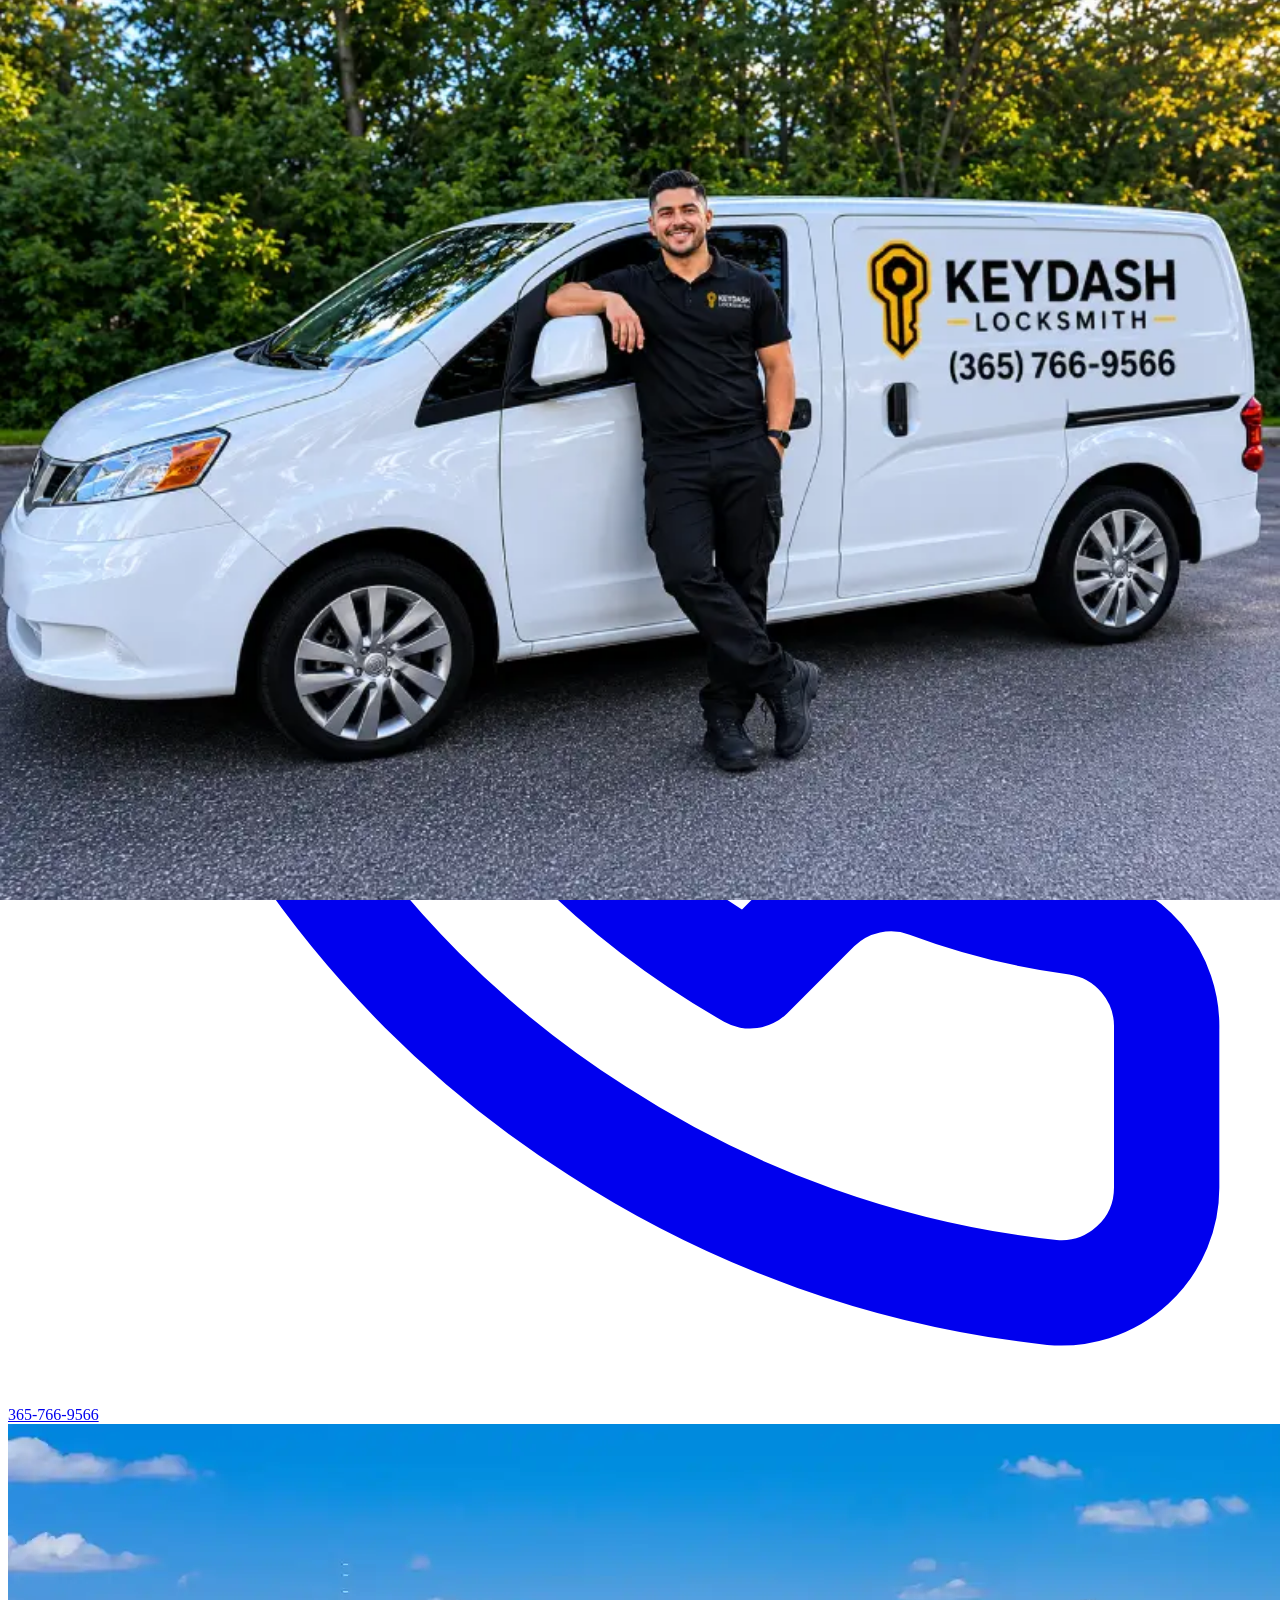
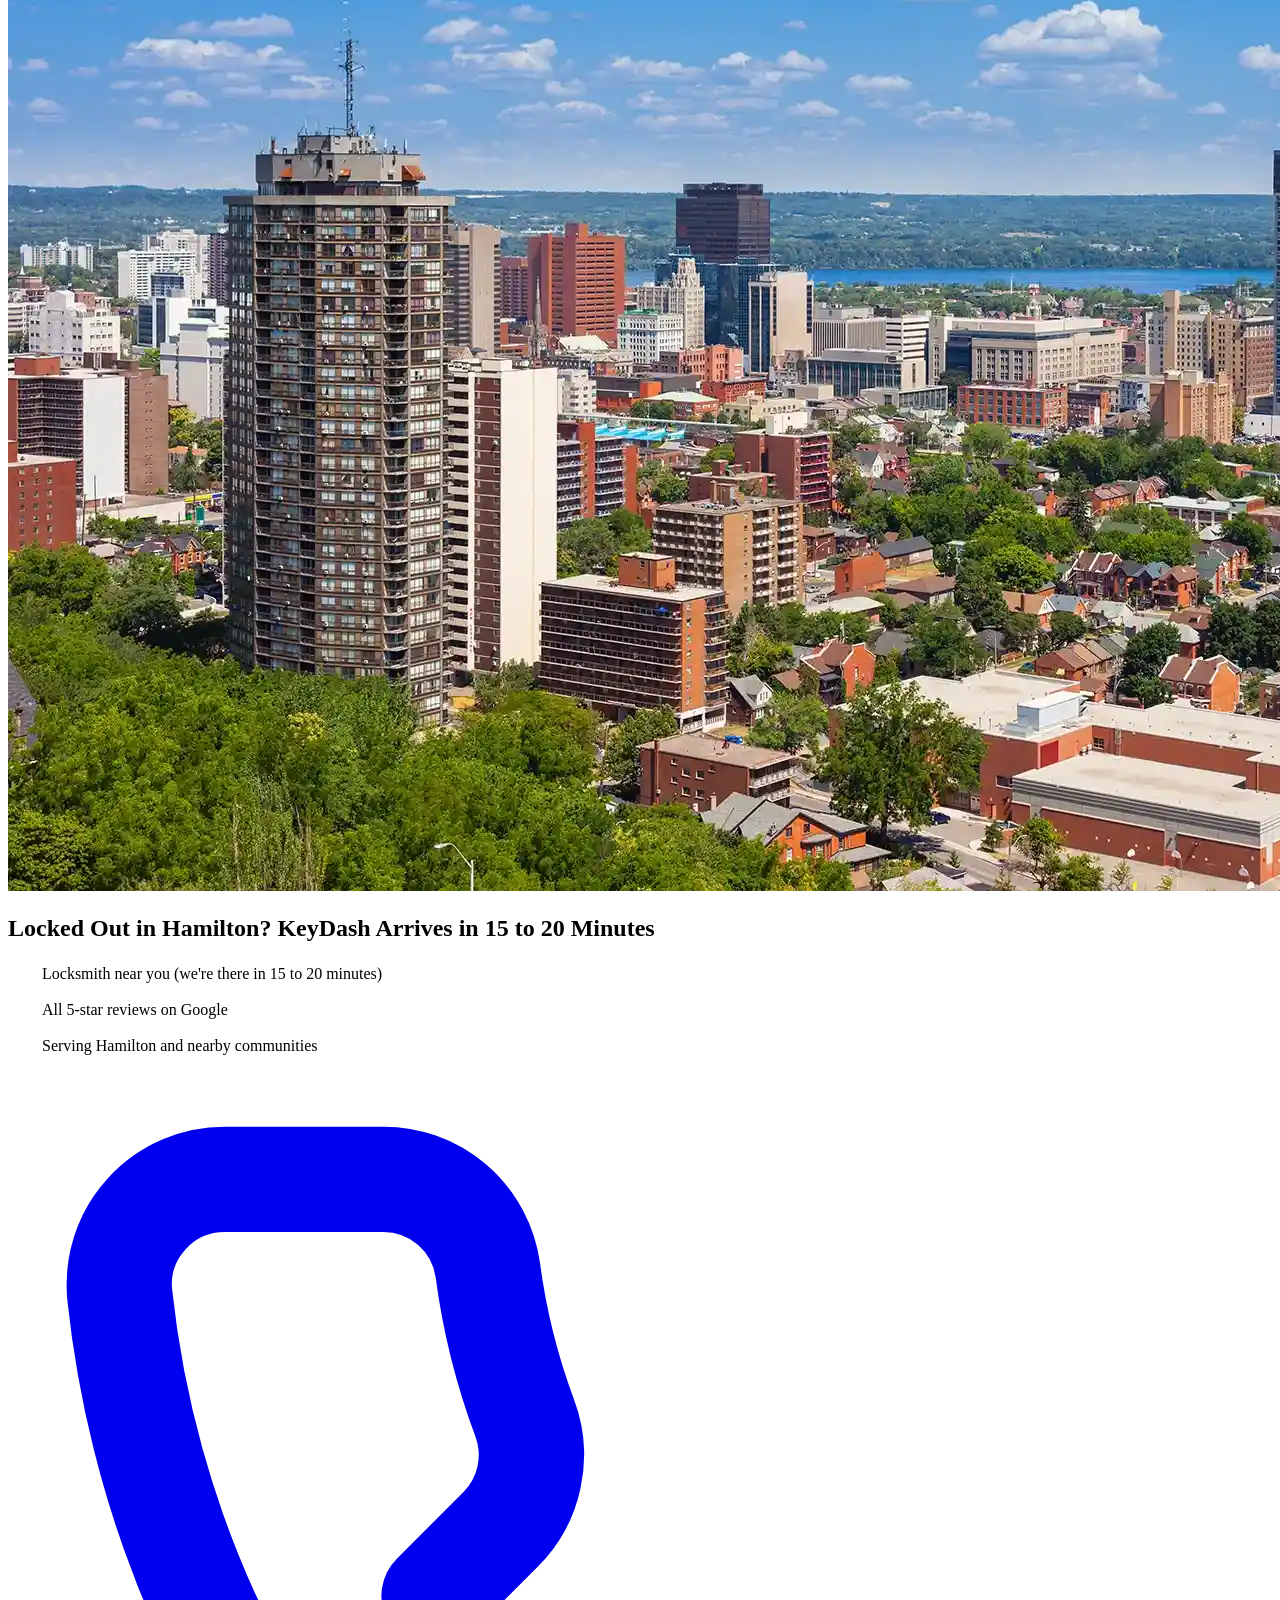
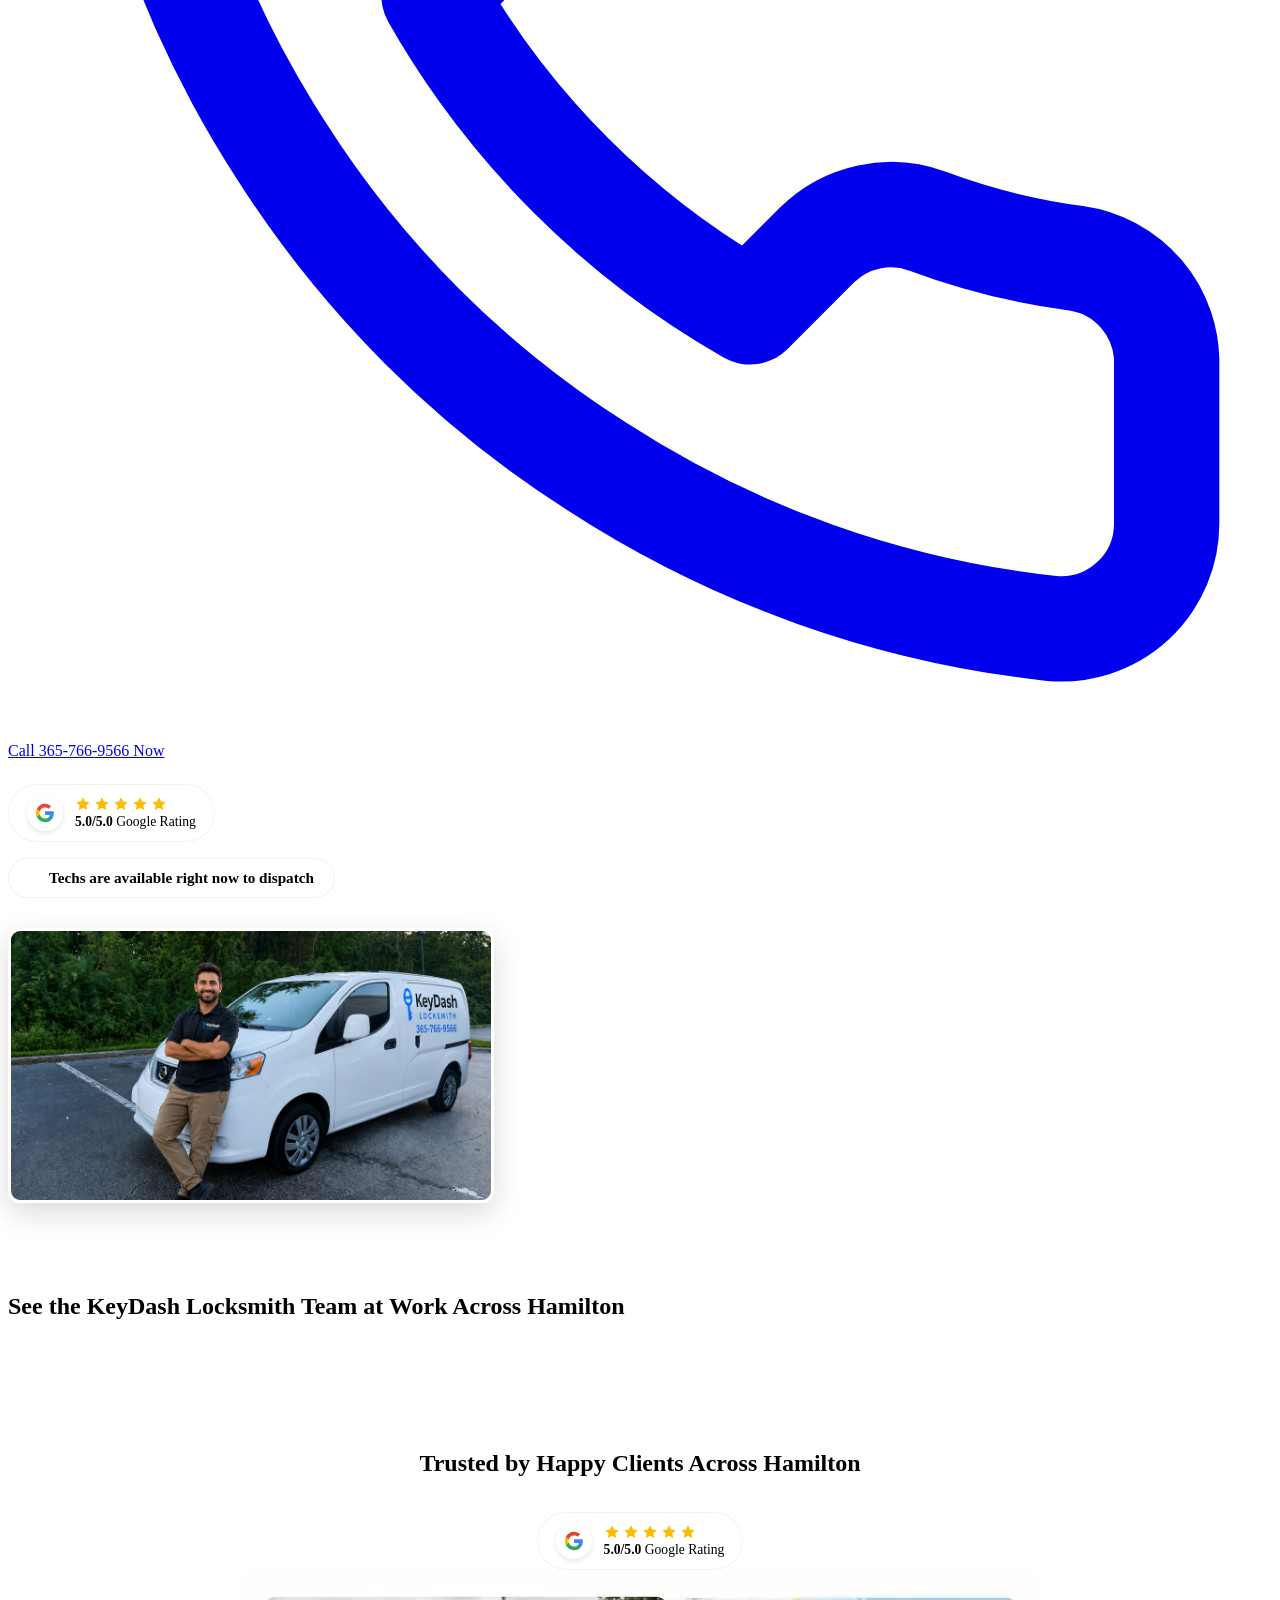
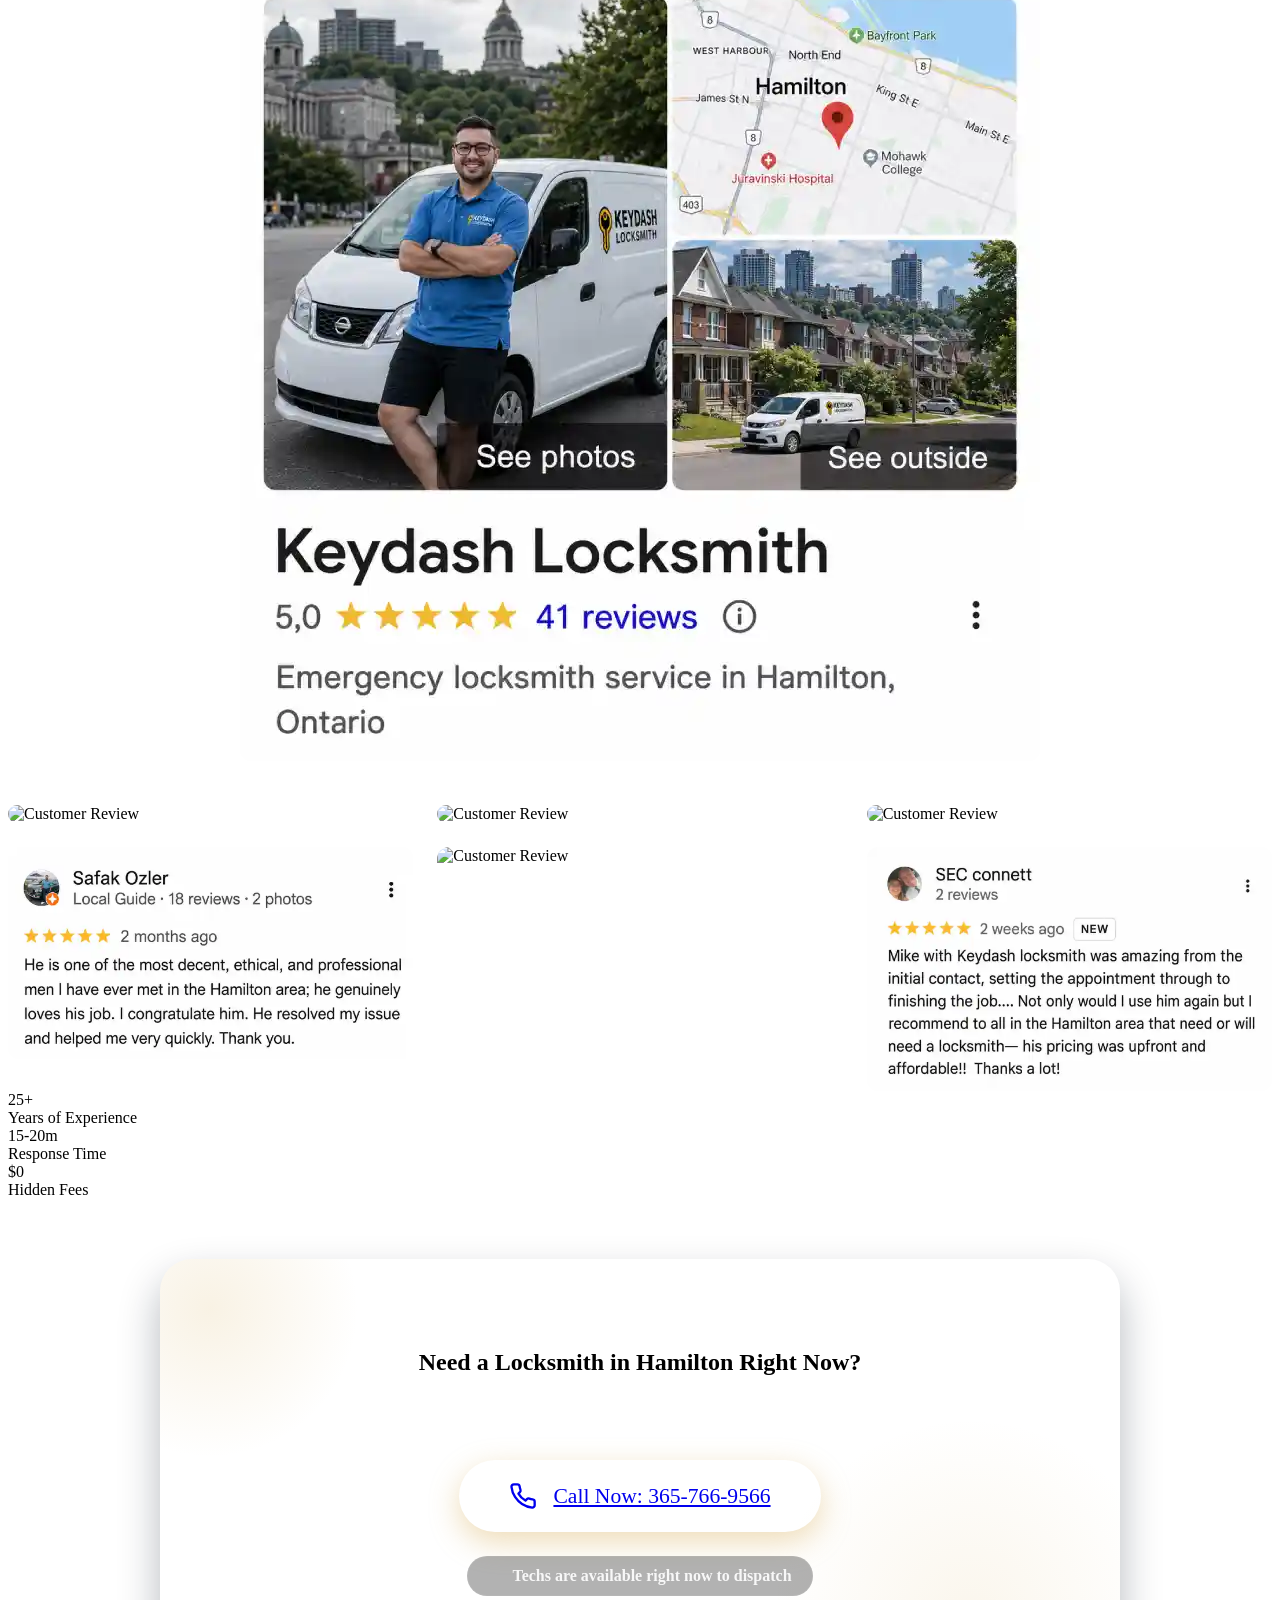
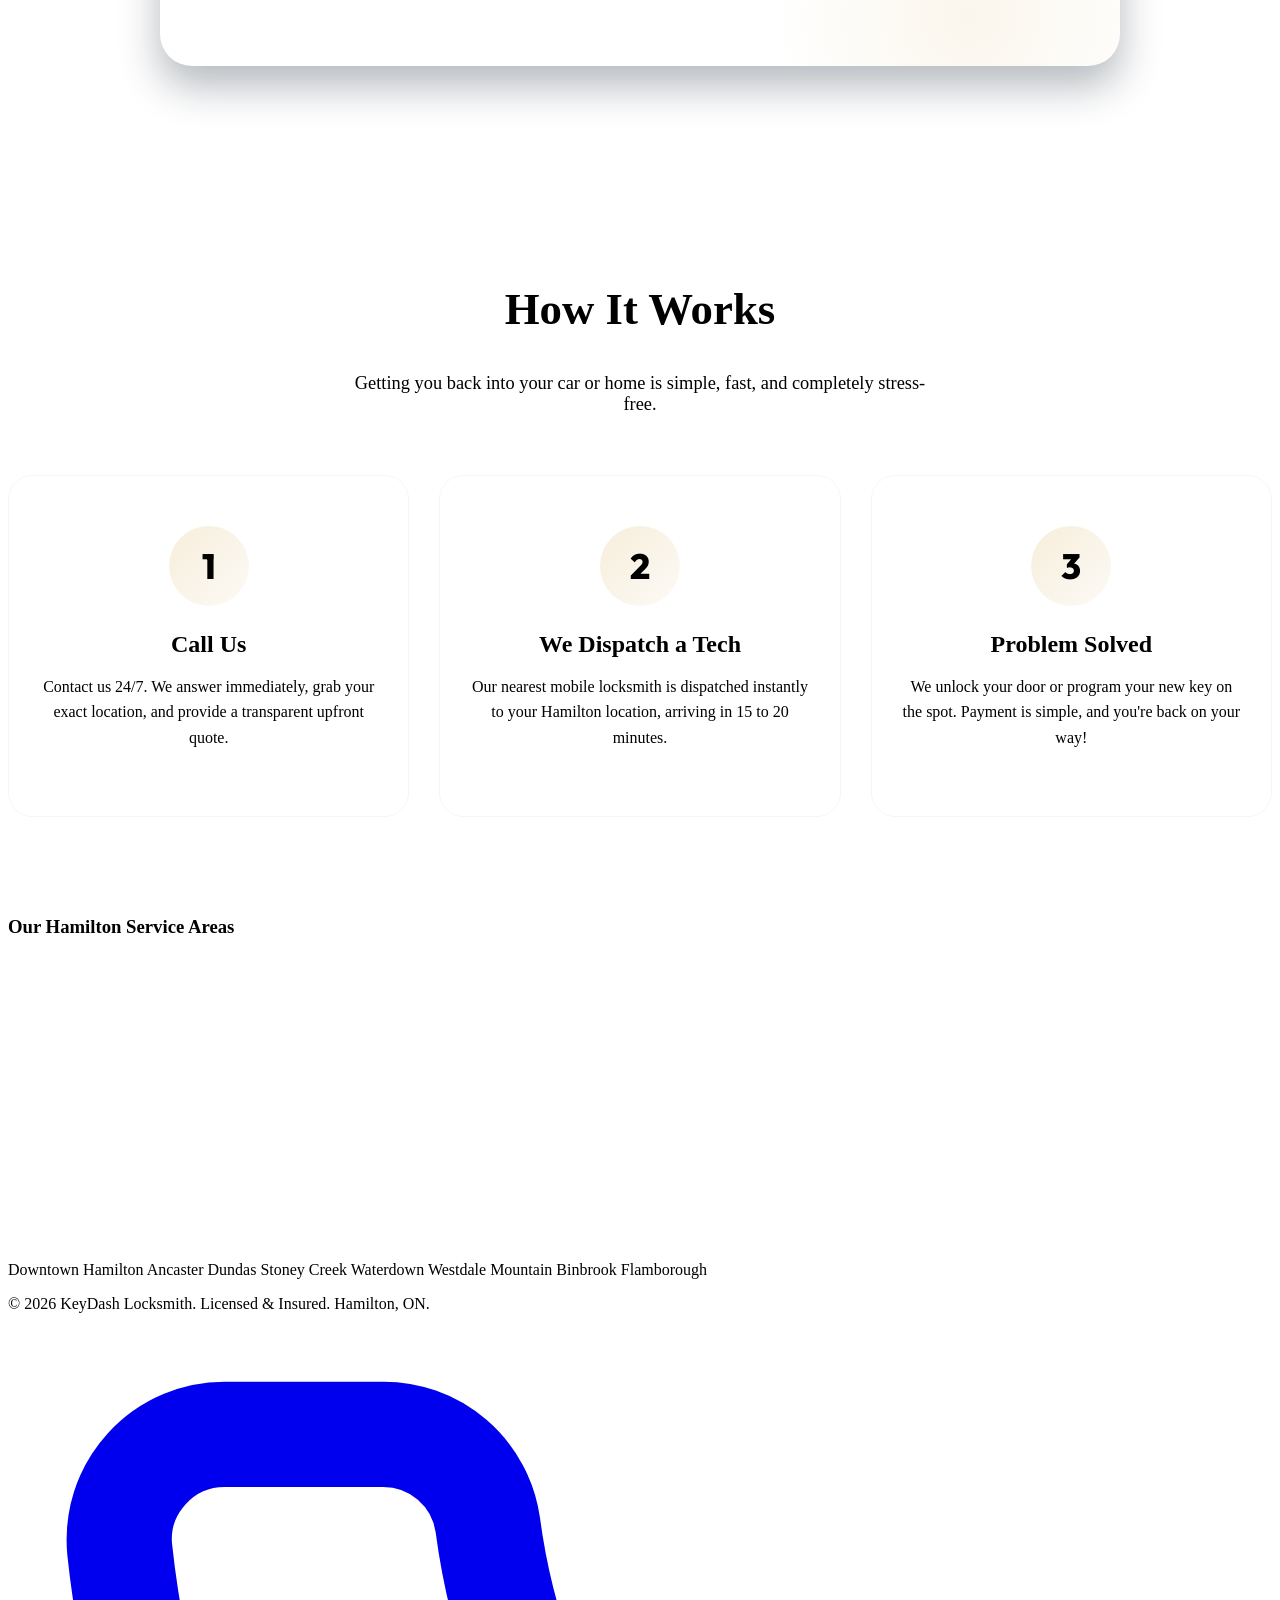
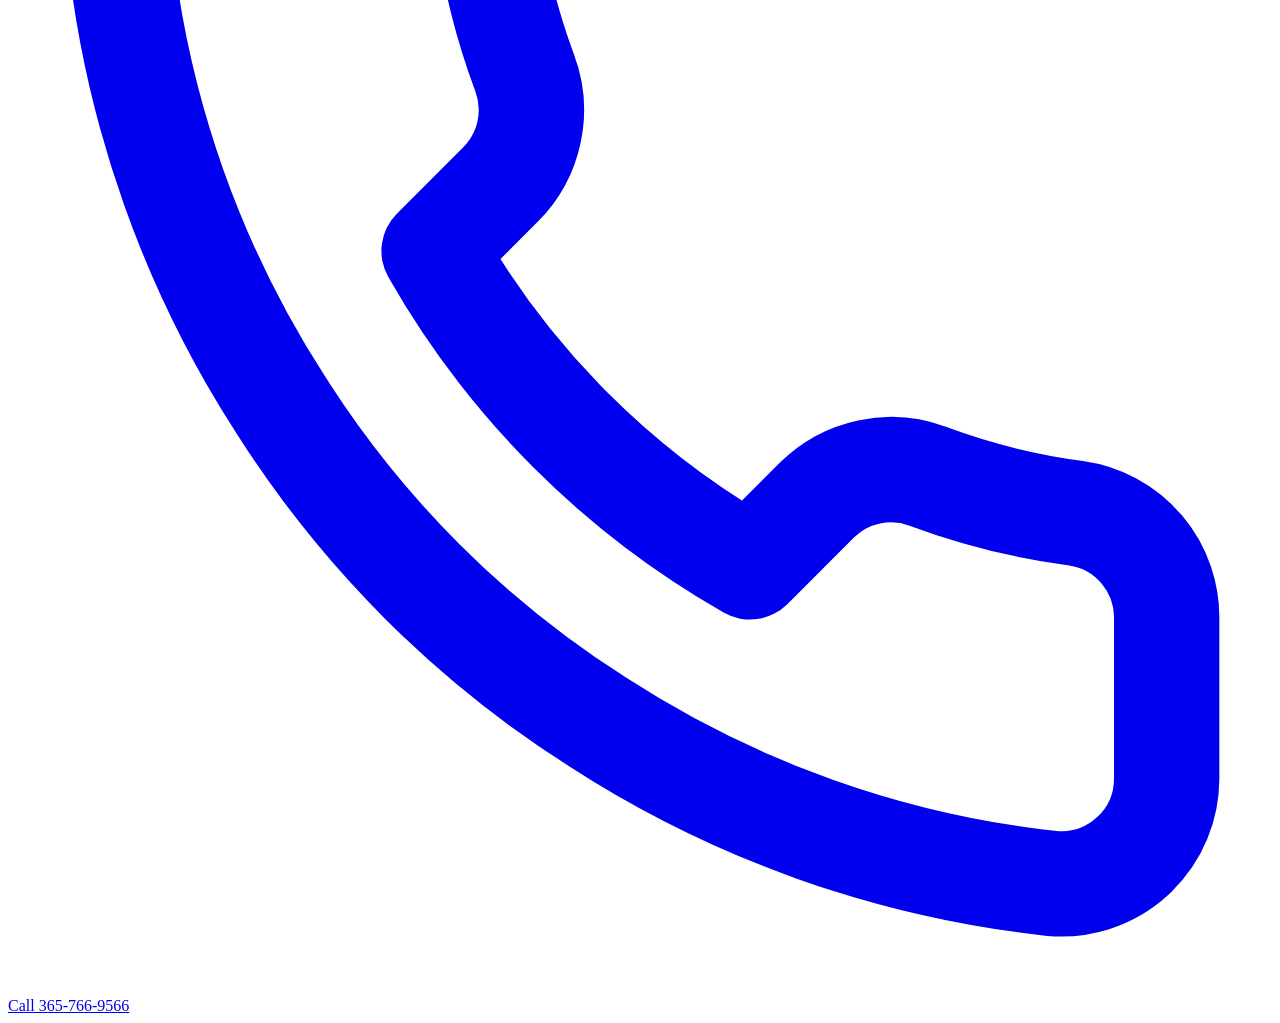
==== index.html @ 5bed1090 "feat: update Hamilton landing page content and assets" ====
<!DOCTYPE html>
<html lang="en">

<head>
<!-- Google Tag Manager -->
<script>(function(w,d,s,l,i){w[l]=w[l]||[];w[l].push({'gtm.start':
new Date().getTime(),event:'gtm.js'});var f=d.getElementsByTagName(s)[0],
j=d.createElement(s),dl=l!='dataLayer'?'&l='+l:'';j.async=true;j.src=
'https://www.googletagmanager.com/gtm.js?id='+i+dl;f.parentNode.insertBefore(j,f);
})(window,document,'script','dataLayer','GTM-WR5F8MZR');</script>
<!-- End Google Tag Manager -->
<!-- Google tag (gtag.js) -->
<script async src="https://www.googletagmanager.com/gtag/js?id=AW-16902794278"></script>
<script>
  window.dataLayer = window.dataLayer || [];
  function gtag(){dataLayer.push(arguments);}
  gtag('js', new Date());

  gtag('config', 'AW-16902794278');
</script>
<script>
  gtag('config', 'AW-16902794278/N-TGCMrBkIscEKbY8Ps-', {
    'phone_conversion_number': '365-766-9566'
  });
</script>
    <meta charset="UTF-8">
    <meta name="viewport" content="width=device-width, initial-scale=1.0">
    <title>24/7 Emergency Locksmith Hamilton, ON | 30 Min Response | KeyDash Locksmith</title>
    <meta name="description"
        content="Locked out in Hamilton? KeyDash Locksmith provides 24/7 emergency locksmith services. Home, car, and commercial lockouts with fast local dispatch. Call 365-766-9566 now.">
    <link rel="stylesheet" href="style.css">
    <link rel="preconnect" href="https://fonts.googleapis.com">
    <link rel="preconnect" href="https://fonts.gstatic.com" crossorigin>
    <link
        href="https://fonts.googleapis.com/css2?family=Inter:wght@400;500;600;700;800&family=Outfit:wght@400;600;700;800&display=swap"
        rel="stylesheet">
    <script type="application/ld+json">
    {
      "@context": "https://schema.org",
      "@type": "LocalBusiness",
      "name": "KeyDash Locksmith",
      "image": "keydashlogo.png",
      "@id": "",
      "url": "https://keydashlocksmith.ca",
      "telephone": "+13657669566",
      "priceRange": "$$",
      "address": {
        "@type": "PostalAddress",
        "streetAddress": "Hamilton Service Area",
        "addressLocality": "Hamilton",
        "addressRegion": "ON",
        "postalCode": "L8P 1A1",
        "addressCountry": "CA"
      },
      "geo": {
        "@type": "GeoCoordinates",
        "latitude": 43.2557,
        "longitude": -79.8711
      },
      "openingHoursSpecification": {
        "@type": "OpeningHoursSpecification",
        "dayOfWeek": [
          "Monday",
          "Tuesday",
          "Wednesday",
          "Thursday",
          "Friday",
          "Saturday",
          "Sunday"
        ],
        "opens": "00:00",
        "closes": "23:59"
      },
      "sameAs": []
    }
    </script>
</head>

<body>
<!-- Google Tag Manager (noscript) -->
<noscript><iframe src="https://www.googletagmanager.com/ns.html?id=GTM-WR5F8MZR"
height="0" width="0" style="display:none;visibility:hidden"></iframe></noscript>
<!-- End Google Tag Manager (noscript) -->
    <!-- Sticky Header -->
    <header class="sticky-header">
        <div class="container header-content">
            <div class="logo">
                <img src="keydashlogo.png" alt="KeyDash Locksmith Logo" class="logo-img">
            </div>
            <div class="header-right">
                <div class="status-badge">
                    <span class="pulse-dot"></span>
                    Available Now
                </div>
                <a href="tel:365-766-9566" class="phone-link">
                    <svg class="phone-icon" viewBox="0 0 24 24" fill="none" stroke="currentColor" stroke-width="2"
                        stroke-linecap="round" stroke-linejoin="round">
                        <path
                            d="M22 16.92v3a2 2 0 0 1-2.18 2 19.79 19.79 0 0 1-8.63-3.07 19.5 19.5 0 0 1-6-6 19.79 19.79 0 0 1-3.07-8.67A2 2 0 0 1 4.11 2h3a2 2 0 0 1 2 1.72 12.84 12.84 0 0 0 .7 2.81 2 2 0 0 1-.45 2.11L8.09 9.91a16 16 0 0 0 6 6l1.27-1.27a2 2 0 0 1 2.11-.45 12.84 12.84 0 0 0 2.81.7A2 2 0 0 1 22 16.92z">
                        </path>
                    </svg>
                    365-766-9566
                </a>
            </div>
        </div>
    </header>

    <main>
        <!-- Hero Section -->
        <section class="hero-v2">
            <div class="hero-overlay"></div>
            <img src="Hamilton-Ont-1.webp" alt="Hamilton city skyline" class="hero-bg-img">
            <div class="container hero-container">
                <div class="hero-content">
                    <h1>Locked Out in <span class="accent vibrate-text">Hamilton</span>? KeyDash Arrives in <span class="highlight">15 to 20 Minutes</span></h1>
                    <ul class="hero-subtext" style="list-style: none; padding: 0; text-align: left;">
                        <li style="display: flex; align-items: center; gap: 10px; margin-bottom: 12px; text-align: left;">
                            <svg width="24" height="24" viewBox="0 0 24 24" fill="none" stroke="var(--accent)" stroke-width="3" stroke-linecap="round" stroke-linejoin="round" style="flex-shrink: 0;"><polyline points="20 6 9 17 4 12"></polyline></svg>
                            Locksmith near you (we're there in 15 to 20 minutes)
                        </li>
                        <li style="display: flex; align-items: center; gap: 10px; margin-bottom: 12px; text-align: left;">
                            <svg width="24" height="24" viewBox="0 0 24 24" fill="none" stroke="var(--accent)" stroke-width="3" stroke-linecap="round" stroke-linejoin="round" style="flex-shrink: 0;"><polyline points="20 6 9 17 4 12"></polyline></svg>
                            All 5-star reviews on Google
                        </li>
                        <li style="display: flex; align-items: center; gap: 10px; text-align: left;">
                            <svg width="24" height="24" viewBox="0 0 24 24" fill="none" stroke="var(--accent)" stroke-width="3" stroke-linecap="round" stroke-linejoin="round" style="flex-shrink: 0;"><polyline points="20 6 9 17 4 12"></polyline></svg>
                            Serving Hamilton and nearby communities
                        </li>
                    </ul>
                    <a href="tel:365-766-9566" class="btn btn-primary btn-hero">
                        <svg class="phone-icon ring-animation" viewBox="0 0 24 24" fill="none" stroke="currentColor"
                            stroke-width="2" stroke-linecap="round" stroke-linejoin="round">
                            <path
                                d="M22 16.92v3a2 2 0 0 1-2.18 2 19.79 19.79 0 0 1-8.63-3.07 19.5 19.5 0 0 1-6-6 19.79 19.79 0 0 1-3.07-8.67A2 2 0 0 1 4.11 2h3a2 2 0 0 1 2 1.72 12.84 12.84 0 0 0 .7 2.81 2 2 0 0 1-.45 2.11L8.09 9.91a16 16 0 0 0 6 6l1.27-1.27a2 2 0 0 1 2.11-.45 12.84 12.84 0 0 0 2.81.7A2 2 0 0 1 22 16.92z">
                            </path>
                        </svg>
                        Call 365-766-9566 Now
                    </a>
                    
                    <div style="margin-top: 24px;">
                        <div style="display: inline-flex; align-items: center; gap: 12px; background: rgba(255, 255, 255, 0.95); padding: 10px 18px; border-radius: 50px; box-shadow: var(--shadow-md); border: 1px solid rgba(0,0,0,0.05);">
                            <div style="width: 36px; height: 36px; background: #fff; border-radius: 50%; box-shadow: 0 2px 5px rgba(0,0,0,0.1); display: flex; align-items: center; justify-content: center; flex-shrink: 0;">
                                <svg width="20" height="20" viewBox="0 0 24 24">
                                  <path fill="#4285F4" d="M22.56 12.25c0-.78-.07-1.53-.2-2.25H12v4.26h5.92c-.26 1.37-1.04 2.53-2.21 3.31v2.77h3.57c2.08-1.92 3.28-4.74 3.28-8.09z"/>
                                  <path fill="#34A853" d="M12 23c2.97 0 5.46-.98 7.28-2.66l-3.57-2.77c-.98.66-2.23 1.06-3.71 1.06-2.86 0-5.29-1.93-6.16-4.53H2.18v2.84C3.99 20.53 7.7 23 12 23z"/>
                                  <path fill="#FBBC05" d="M5.84 14.09c-.22-.66-.35-1.36-.35-2.09s.13-1.43.35-2.09V7.07H2.18C1.43 8.55 1 10.22 1 12s.43 3.45 1.18 4.93l2.85-2.22.81-.62z"/>
                                  <path fill="#EA4335" d="M12 5.38c1.62 0 3.06.56 4.21 1.64l3.15-3.15C17.45 2.09 14.97 1 12 1 7.7 1 3.99 3.47 2.18 7.07l3.66 2.84c.87-2.6 3.3-4.53 6.16-4.53z"/>
                                </svg>
                            </div>
                            <div style="display: flex; flex-direction: column; align-items: flex-start; text-align: left;">
                                <div style="display: flex; gap: 3px; color: #FBBC04;">
                                    <svg width="16" height="16" viewBox="0 0 24 24" fill="currentColor"><path d="M12 2L15.09 8.26L22 9.27L17 14.14L18.18 21.02L12 17.77L5.82 21.02L7 14.14L2 9.27L8.91 8.26L12 2Z"/></svg>
                                    <svg width="16" height="16" viewBox="0 0 24 24" fill="currentColor"><path d="M12 2L15.09 8.26L22 9.27L17 14.14L18.18 21.02L12 17.77L5.82 21.02L7 14.14L2 9.27L8.91 8.26L12 2Z"/></svg>
                                    <svg width="16" height="16" viewBox="0 0 24 24" fill="currentColor"><path d="M12 2L15.09 8.26L22 9.27L17 14.14L18.18 21.02L12 17.77L5.82 21.02L7 14.14L2 9.27L8.91 8.26L12 2Z"/></svg>
                                    <svg width="16" height="16" viewBox="0 0 24 24" fill="currentColor"><path d="M12 2L15.09 8.26L22 9.27L17 14.14L18.18 21.02L12 17.77L5.82 21.02L7 14.14L2 9.27L8.91 8.26L12 2Z"/></svg>
                                    <svg width="16" height="16" viewBox="0 0 24 24" fill="currentColor"><path d="M12 2L15.09 8.26L22 9.27L17 14.14L18.18 21.02L12 17.77L5.82 21.02L7 14.14L2 9.27L8.91 8.26L12 2Z"/></svg>
                                </div>
                                <span style="font-size: 0.85rem; font-weight: 700; color: var(--text-main); margin-top: 2px;">5.0/5.0 <span style="font-weight: 500; color: var(--text-light);">Google Rating</span></span>
                            </div>
                        </div>
                    </div>

                    <div style="margin-top: 16px;">
                        <div style="display: inline-flex; align-items: center; gap: 10px; background: rgba(255, 255, 255, 0.95); padding: 10px 20px; border-radius: 50px; box-shadow: var(--shadow-sm); border: 1px solid rgba(0,0,0,0.05);">
                            <span class="pulse-dot" style="width: 10px; height: 10px;"></span>
                            <span style="font-size: 0.95rem; font-weight: 700; color: var(--text-main);">Techs are available right now to dispatch</span>
                        </div>
                    </div>
                    
                    <div style="margin-top: 30px; border-radius: 12px; overflow: hidden; box-shadow: 0 10px 30px rgba(0,0,0,0.15); border: 3px solid rgba(255, 255, 255, 0.9); max-width: 480px;">
                        <img src="keydash1.png" alt="KeyDash Locksmith Van and Technician" style="width: 100%; display: block; height: auto;">
                    </div>

                </div>
            </div>
        </section>

        <!-- Team Gallery Section (Replaced Trust Strip) -->
        <section class="team-gallery" style="background: var(--white); padding: 70px 0;">
            <div class="container">
                <div class="section-header" style="margin-bottom: 40px;">
                    <h2>See the KeyDash Locksmith Team at Work Across Hamilton</h2>
                </div>
                <div class="team-grid">

                    <div class="team-item">
                        <img src="keydash1.webp" alt="KeyDash locksmith technician inside service van" class="team-img" style="position: absolute; top: 0; left: 0; width: 100%; height: 100%; object-fit: cover; object-position: center 22%;">
                    </div>
                    <div class="team-item">
                        <img src="keydash2.webp" alt="KeyDash locksmith beside branded service van" class="team-img" style="position: absolute; top: 0; left: 0; width: 100%; height: 100%; object-fit: cover;">
                    </div>
                    <div class="team-item">
                        <img src="keydashhamilton.webp" alt="KeyDash locksmith fleet parked in Hamilton" class="team-img" style="position: absolute; top: 0; left: 0; width: 100%; height: 100%; object-fit: cover;">
                    </div>
                    <div class="team-item">
                        <img src="keydashguy.webp" alt="KeyDash locksmith technician with service van at night" class="team-img" style="position: absolute; top: 0; left: 0; width: 100%; height: 100%; object-fit: cover;">
                    </div>
                    <div class="team-item">
                        <img src="keydashlogoguy.webp" alt="KeyDash locksmith technician next to branded van" class="team-img" style="position: absolute; top: 0; left: 0; width: 100%; height: 100%; object-fit: cover;">
                    </div>
                </div>
            </div>
        </section>

        <!-- Reviews Section -->
        <section id="reviews" class="reviews">
            <div class="container">
                <div class="section-header" style="display: flex; flex-direction: column; align-items: center;">
                    <h2>Trusted by Happy Clients Across Hamilton</h2>
                    <div style="display: inline-flex; align-items: center; gap: 12px; background: rgba(255, 255, 255, 0.95); padding: 10px 18px; border-radius: 50px; box-shadow: var(--shadow-md); border: 1px solid rgba(0,0,0,0.05); margin-top: 15px;">
                        <div style="width: 36px; height: 36px; background: #fff; border-radius: 50%; box-shadow: 0 2px 5px rgba(0,0,0,0.1); display: flex; align-items: center; justify-content: center; flex-shrink: 0;">
                            <svg width="20" height="20" viewBox="0 0 24 24">
                              <path fill="#4285F4" d="M22.56 12.25c0-.78-.07-1.53-.2-2.25H12v4.26h5.92c-.26 1.37-1.04 2.53-2.21 3.31v2.77h3.57c2.08-1.92 3.28-4.74 3.28-8.09z"/>
                              <path fill="#34A853" d="M12 23c2.97 0 5.46-.98 7.28-2.66l-3.57-2.77c-.98.66-2.23 1.06-3.71 1.06-2.86 0-5.29-1.93-6.16-4.53H2.18v2.84C3.99 20.53 7.7 23 12 23z"/>
                              <path fill="#FBBC05" d="M5.84 14.09c-.22-.66-.35-1.36-.35-2.09s.13-1.43.35-2.09V7.07H2.18C1.43 8.55 1 10.22 1 12s.43 3.45 1.18 4.93l2.85-2.22.81-.62z"/>
                              <path fill="#EA4335" d="M12 5.38c1.62 0 3.06.56 4.21 1.64l3.15-3.15C17.45 2.09 14.97 1 12 1 7.7 1 3.99 3.47 2.18 7.07l3.66 2.84c.87-2.6 3.3-4.53 6.16-4.53z"/>
                            </svg>
                        </div>
                        <div style="display: flex; flex-direction: column; align-items: flex-start; text-align: left;">
                            <div style="display: flex; gap: 3px; color: #FBBC04;">
                                <svg width="16" height="16" viewBox="0 0 24 24" fill="currentColor"><path d="M12 2L15.09 8.26L22 9.27L17 14.14L18.18 21.02L12 17.77L5.82 21.02L7 14.14L2 9.27L8.91 8.26L12 2Z"/></svg>
                                <svg width="16" height="16" viewBox="0 0 24 24" fill="currentColor"><path d="M12 2L15.09 8.26L22 9.27L17 14.14L18.18 21.02L12 17.77L5.82 21.02L7 14.14L2 9.27L8.91 8.26L12 2Z"/></svg>
                                <svg width="16" height="16" viewBox="0 0 24 24" fill="currentColor"><path d="M12 2L15.09 8.26L22 9.27L17 14.14L18.18 21.02L12 17.77L5.82 21.02L7 14.14L2 9.27L8.91 8.26L12 2Z"/></svg>
                                <svg width="16" height="16" viewBox="0 0 24 24" fill="currentColor"><path d="M12 2L15.09 8.26L22 9.27L17 14.14L18.18 21.02L12 17.77L5.82 21.02L7 14.14L2 9.27L8.91 8.26L12 2Z"/></svg>
                                <svg width="16" height="16" viewBox="0 0 24 24" fill="currentColor"><path d="M12 2L15.09 8.26L22 9.27L17 14.14L18.18 21.02L12 17.77L5.82 21.02L7 14.14L2 9.27L8.91 8.26L12 2Z"/></svg>
                            </div>
                            <span style="font-size: 0.85rem; font-weight: 700; color: var(--text-main); margin-top: 2px;">5.0/5.0 <span style="font-weight: 500; color: var(--text-light);">Google Rating</span></span>
                        </div>
                    </div>
                </div>
                
                <div style="text-align: center; margin-bottom: 40px;">
                    <img src="locksmithgbp.webp" alt="KeyDash Locksmith Google Business Profile" style="max-width: 100%; height: auto; border-radius: 12px; box-shadow: var(--shadow-md);">
                </div>

                <div style="display: grid; grid-template-columns: repeat(auto-fit, minmax(300px, 1fr)); gap: 24px;">
                    <img src="Screenshot 2026-03-23 at 16.22.30.png" alt="Customer Review" style="width: 100%; height: auto; border-radius: 12px; box-shadow: var(--shadow-sm);">
                    <img src="Screenshot 2026-03-23 at 16.22.37.png" alt="Customer Review" style="width: 100%; height: auto; border-radius: 12px; box-shadow: var(--shadow-sm);">
                    <img src="Screenshot 2026-03-23 at 16.22.46.png" alt="Customer Review" style="width: 100%; height: auto; border-radius: 12px; box-shadow: var(--shadow-sm);">
                    <img src="review2.webp" alt="Customer Review" style="width: 100%; height: auto; border-radius: 12px; box-shadow: var(--shadow-sm);">
                    <img src="Screenshot 2026-03-23 at 16.23.09.png" alt="Customer Review" style="width: 100%; height: auto; border-radius: 12px; box-shadow: var(--shadow-sm);">
                    <img src="reviewlocksmith.webp" alt="Customer Review" style="width: 100%; height: auto; border-radius: 12px; box-shadow: var(--shadow-sm);">
                </div>
            </div>
        </section>




        <!-- Stats Section -->
        <section class="stats">
            <div class="container grid-3">
                <div class="stat-item">
                    <div class="stat-value">25+</div>
                    <div class="stat-label">Years of Experience</div>
                </div>
                <div class="stat-item">
                    <div class="stat-value">15-20m</div>
                    <div class="stat-label">Response Time</div>
                </div>
                <div class="stat-item">
                    <div class="stat-value">$0</div>
                    <div class="stat-label">Hidden Fees</div>
                </div>
            </div>
        </section>

        <!-- Final CTA -->
        <section class="final-cta" style="padding: 60px 20px 100px;">
            <div class="container" style="background: var(--primary); border-radius: 32px; padding: 70px 30px; text-align: center; box-shadow: 0 20px 40px rgba(10, 22, 40, 0.3); position: relative; overflow: hidden; max-width: 900px; margin: 0 auto;">
                
                <!-- Decorative background elements -->
                <div style="position: absolute; top: -100px; left: -100px; width: 300px; height: 300px; background: radial-gradient(circle, rgba(212, 168, 75, 0.15) 0%, transparent 70%); border-radius: 50%; pointer-events: none;"></div>
                <div style="position: absolute; bottom: -150px; right: -50px; width: 400px; height: 400px; background: radial-gradient(circle, rgba(212, 168, 75, 0.1) 0%, transparent 70%); border-radius: 50%; pointer-events: none;"></div>
                
                <h2 style="color: var(--white); position: relative; z-index: 2; line-height: 1.1;">Need a Locksmith in Hamilton Right Now?</h2>
                <p style="color: rgba(255, 255, 255, 0.85); position: relative; z-index: 2; max-width: 600px; margin: 0 auto 40px auto; font-size: 1.35rem;">Fast local dispatch across Hamilton and nearby areas.</p>
                
                <div style="position: relative; z-index: 2; display: flex; flex-direction: column; align-items: center; gap: 24px;">
                    <a href="tel:365-766-9566" class="btn btn-primary btn-large" style="padding: 22px 50px; border-radius: 50px; display: inline-flex; align-items: center; gap: 16px; box-shadow: 0 10px 30px rgba(212, 168, 75, 0.4); font-size: 1.35rem;">
                        <svg class="phone-icon ring-animation" viewBox="0 0 24 24" fill="none" stroke="currentColor"
                            stroke-width="2" stroke-linecap="round" stroke-linejoin="round" style="width: 28px; height: 28px;">
                            <path
                                d="M22 16.92v3a2 2 0 0 1-2.18 2 19.79 19.79 0 0 1-8.63-3.07 19.5 19.5 0 0 1-6-6 19.79 19.79 0 0 1-3.07-8.67A2 2 0 0 1 4.11 2h3a2 2 0 0 1 2 1.72 12.84 12.84 0 0 0 .7 2.81 2 2 0 0 1-.45 2.11L8.09 9.91a16 16 0 0 0 6 6l1.27-1.27a2 2 0 0 1 2.11-.45 12.84 12.84 0 0 0 2.81.7A2 2 0 0 1 22 16.92z">
                            </path>
                        </svg>
                        Call Now: 365-766-9566
                    </a>
                    
                    <div style="display: flex; align-items: center; gap: 10px; background: rgba(0, 0, 0, 0.3); padding: 10px 20px; border-radius: 50px; border: 1px solid rgba(255,255,255,0.05);">
                        <span class="pulse-dot" style="width: 10px; height: 10px; margin-right: 4px;"></span>
                        <span style="font-size: 1rem; font-weight: 600; color: rgba(255, 255, 255, 0.9);">Techs are available right now to dispatch</span>
                    </div>
                </div>
            </div>
        </section>

        <!-- Our Process Section -->
        <section class="process" style="padding: 80px 0; background: var(--bg-light);">
            <div class="container">
                <div class="section-header" style="text-align: center; margin-bottom: 60px;">
                    <h2 style="font-size: 2.8rem; color: var(--primary);">How It Works</h2>
                    <p style="color: var(--text-light); font-size: 1.15rem; max-width: 600px; margin: 10px auto 0;">Getting you back into your car or home is simple, fast, and completely stress-free.</p>
                </div>
                
                <div style="display: grid; grid-template-columns: repeat(auto-fit, minmax(300px, 1fr)); gap: 30px; position: relative;">
                    <!-- Process Step 1 -->
                    <div style="background: var(--white); padding: 50px 30px; border-radius: 24px; text-align: center; box-shadow: var(--shadow-sm); border: 1px solid rgba(0,0,0,0.04); transition: transform 0.3s ease;">
                        <div style="width: 80px; height: 80px; background: linear-gradient(135deg, rgba(212, 168, 75, 0.2), rgba(212, 168, 75, 0.05)); color: var(--accent); border-radius: 50%; display: flex; align-items: center; justify-content: center; font-size: 2.2rem; margin: 0 auto 25px; font-weight: 800; font-family: 'Outfit', sans-serif;">1</div>
                        <h3 style="font-size: 1.5rem; margin-bottom: 15px; color: var(--primary);">Call Us</h3>
                        <p style="color: var(--text-light); line-height: 1.6;">Contact us 24/7. We answer immediately, grab your exact location, and provide a transparent upfront quote.</p>
                    </div>
                    
                    <!-- Process Step 2 -->
                    <div style="background: var(--white); padding: 50px 30px; border-radius: 24px; text-align: center; box-shadow: var(--shadow-sm); border: 1px solid rgba(0,0,0,0.04); transition: transform 0.3s ease;">
                        <div style="width: 80px; height: 80px; background: linear-gradient(135deg, rgba(212, 168, 75, 0.2), rgba(212, 168, 75, 0.05)); color: var(--accent); border-radius: 50%; display: flex; align-items: center; justify-content: center; font-size: 2.2rem; margin: 0 auto 25px; font-weight: 800; font-family: 'Outfit', sans-serif;">2</div>
                        <h3 style="font-size: 1.5rem; margin-bottom: 15px; color: var(--primary);">We Dispatch a Tech</h3>
                        <p style="color: var(--text-light); line-height: 1.6;">Our nearest mobile locksmith is dispatched instantly to your Hamilton location, arriving in 15 to 20 minutes.</p>
                    </div>
                    
                    <!-- Process Step 3 -->
                    <div style="background: var(--white); padding: 50px 30px; border-radius: 24px; text-align: center; box-shadow: var(--shadow-sm); border: 1px solid rgba(0,0,0,0.04); transition: transform 0.3s ease;">
                        <div style="width: 80px; height: 80px; background: linear-gradient(135deg, rgba(212, 168, 75, 0.2), rgba(212, 168, 75, 0.05)); color: var(--accent); border-radius: 50%; display: flex; align-items: center; justify-content: center; font-size: 2.2rem; margin: 0 auto 25px; font-weight: 800; font-family: 'Outfit', sans-serif;">3</div>
                        <h3 style="font-size: 1.5rem; margin-bottom: 15px; color: var(--primary);">Problem Solved</h3>
                        <p style="color: var(--text-light); line-height: 1.6;">We unlock your door or program your new key on the spot. Payment is simple, and you're back on your way!</p>
                    </div>
                </div>
            </div>
        </section>

        <!-- Service Area Tags -->
        <section class="service-areas">
            <div class="container">
                <h3>Our Hamilton Service Areas</h3>
                <div class="map-container">
                    <iframe
                        src="https://www.google.com/maps/embed?pb=!1m18!1m12!1m3!1d185954.92503801643!2d-80.09795500265821!3d43.260942144220856!2m3!1f0!2f0!3f0!3m2!1i1024!2i768!4f13.1!3m3!1m2!1s0x882c986c27de778f%3A0x2b6aee56d8df0e21!2sHamilton%2C%20ON%2C%20Canada!5e0!3m2!1sen!2sua!4v1780235358555!5m2!1sen!2sua"
                        width="400" height="300" style="border:0;"
                        allowfullscreen="" loading="lazy" referrerpolicy="no-referrer-when-downgrade">
                    </iframe>
                </div>
                <div class="tags">
                    <span class="tag">Downtown Hamilton</span>
                    <span class="tag">Ancaster</span>
                    <span class="tag">Dundas</span>
                    <span class="tag">Stoney Creek</span>
                    <span class="tag">Waterdown</span>
                    <span class="tag">Westdale</span>
                    <span class="tag">Mountain</span>
                    <span class="tag">Binbrook</span>
                    <span class="tag">Flamborough</span>
                </div>
            </div>
        </section>
    </main>

    <footer>
        <div class="container">
            <p>&copy; 2026 KeyDash Locksmith. Licensed & Insured. Hamilton, ON.</p>
        </div>
    </footer>

    <!-- Mobile Sticky CTA Bar -->
    <div class="mobile-cta-bar">
        <a href="tel:365-766-9566" class="btn btn-primary btn-full">
            <svg class="phone-icon ring-animation" viewBox="0 0 24 24" fill="none" stroke="currentColor"
                stroke-width="2" stroke-linecap="round" stroke-linejoin="round">
                <path
                    d="M22 16.92v3a2 2 0 0 1-2.18 2 19.79 19.79 0 0 1-8.63-3.07 19.5 19.5 0 0 1-6-6 19.79 19.79 0 0 1-3.07-8.67A2 2 0 0 1 4.11 2h3a2 2 0 0 1 2 1.72 12.84 12.84 0 0 0 .7 2.81 2 2 0 0 1-.45 2.11L8.09 9.91a16 16 0 0 0 6 6l1.27-1.27a2 2 0 0 1 2.11-.45 12.84 12.84 0 0 0 2.81.7A2 2 0 0 1 22 16.92z">
                </path>
            </svg>
            Call 365-766-9566
        </a>
    </div>

</body>

</html>
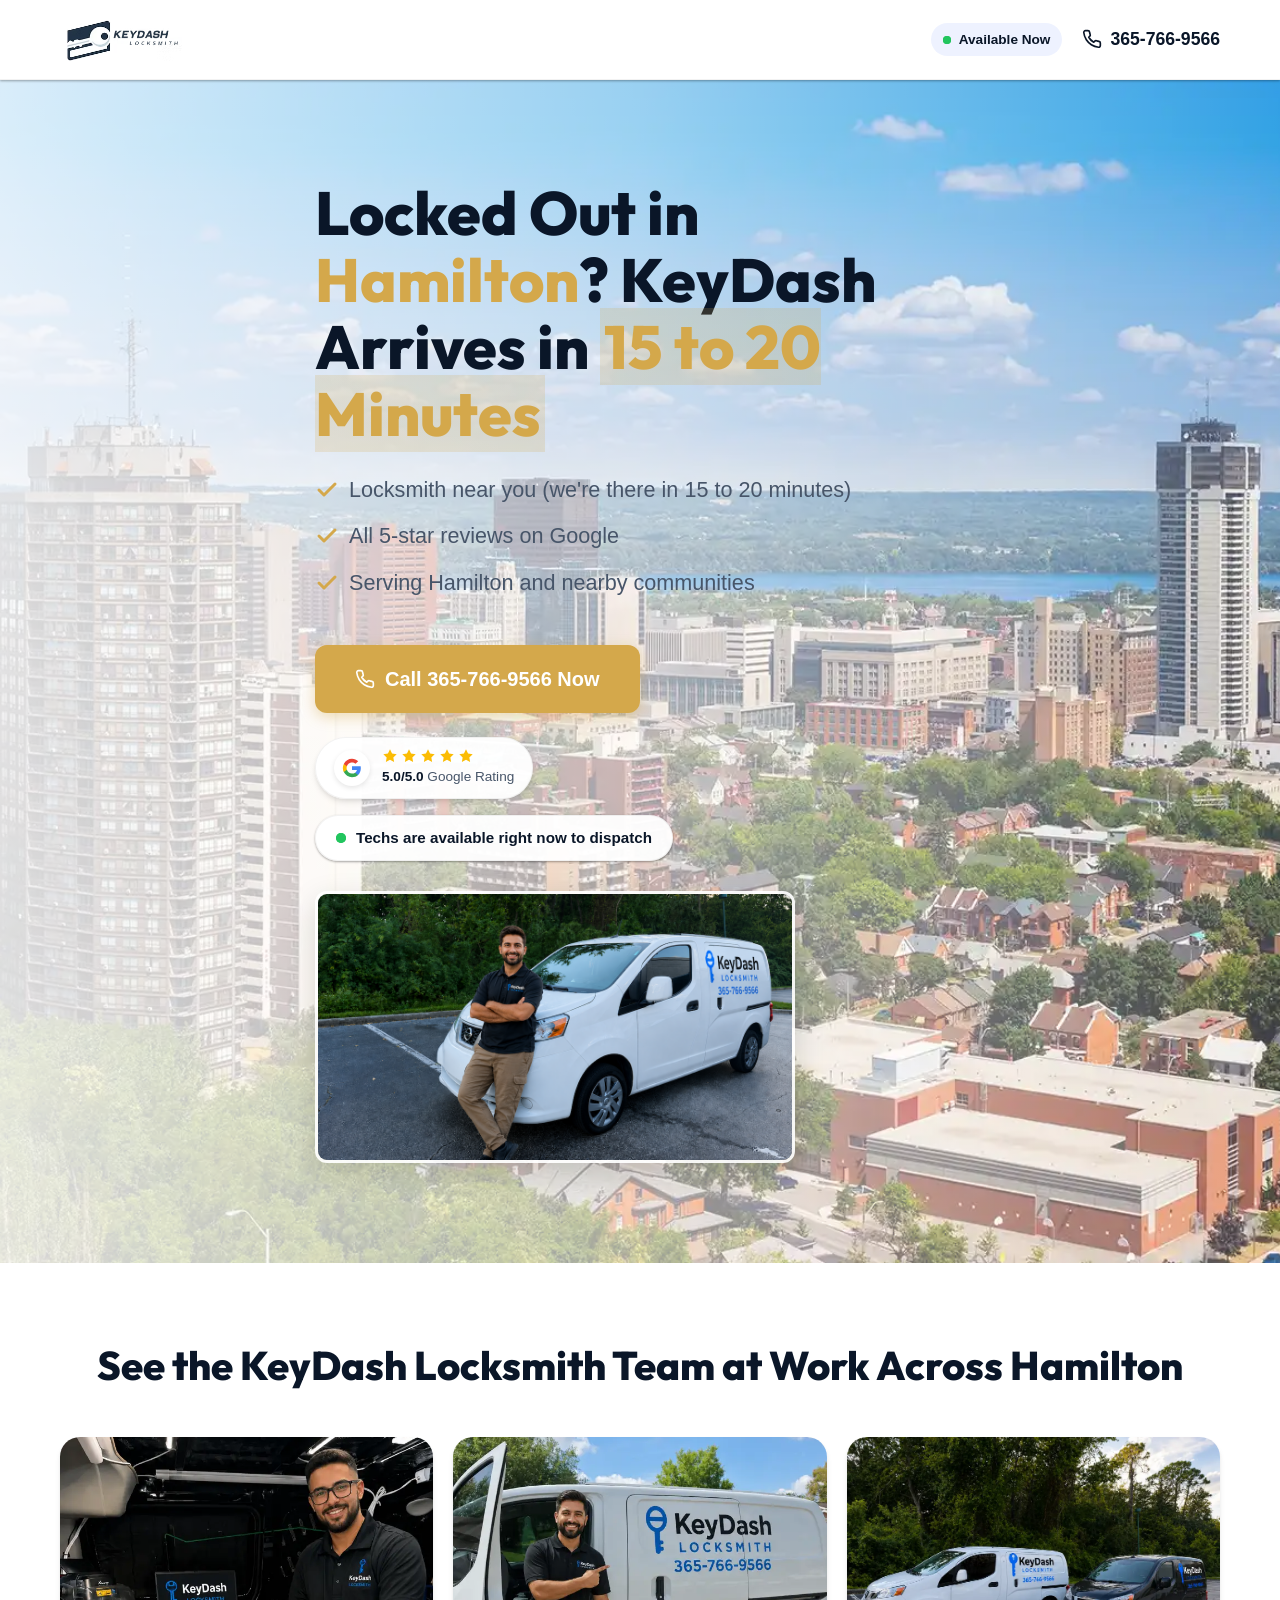
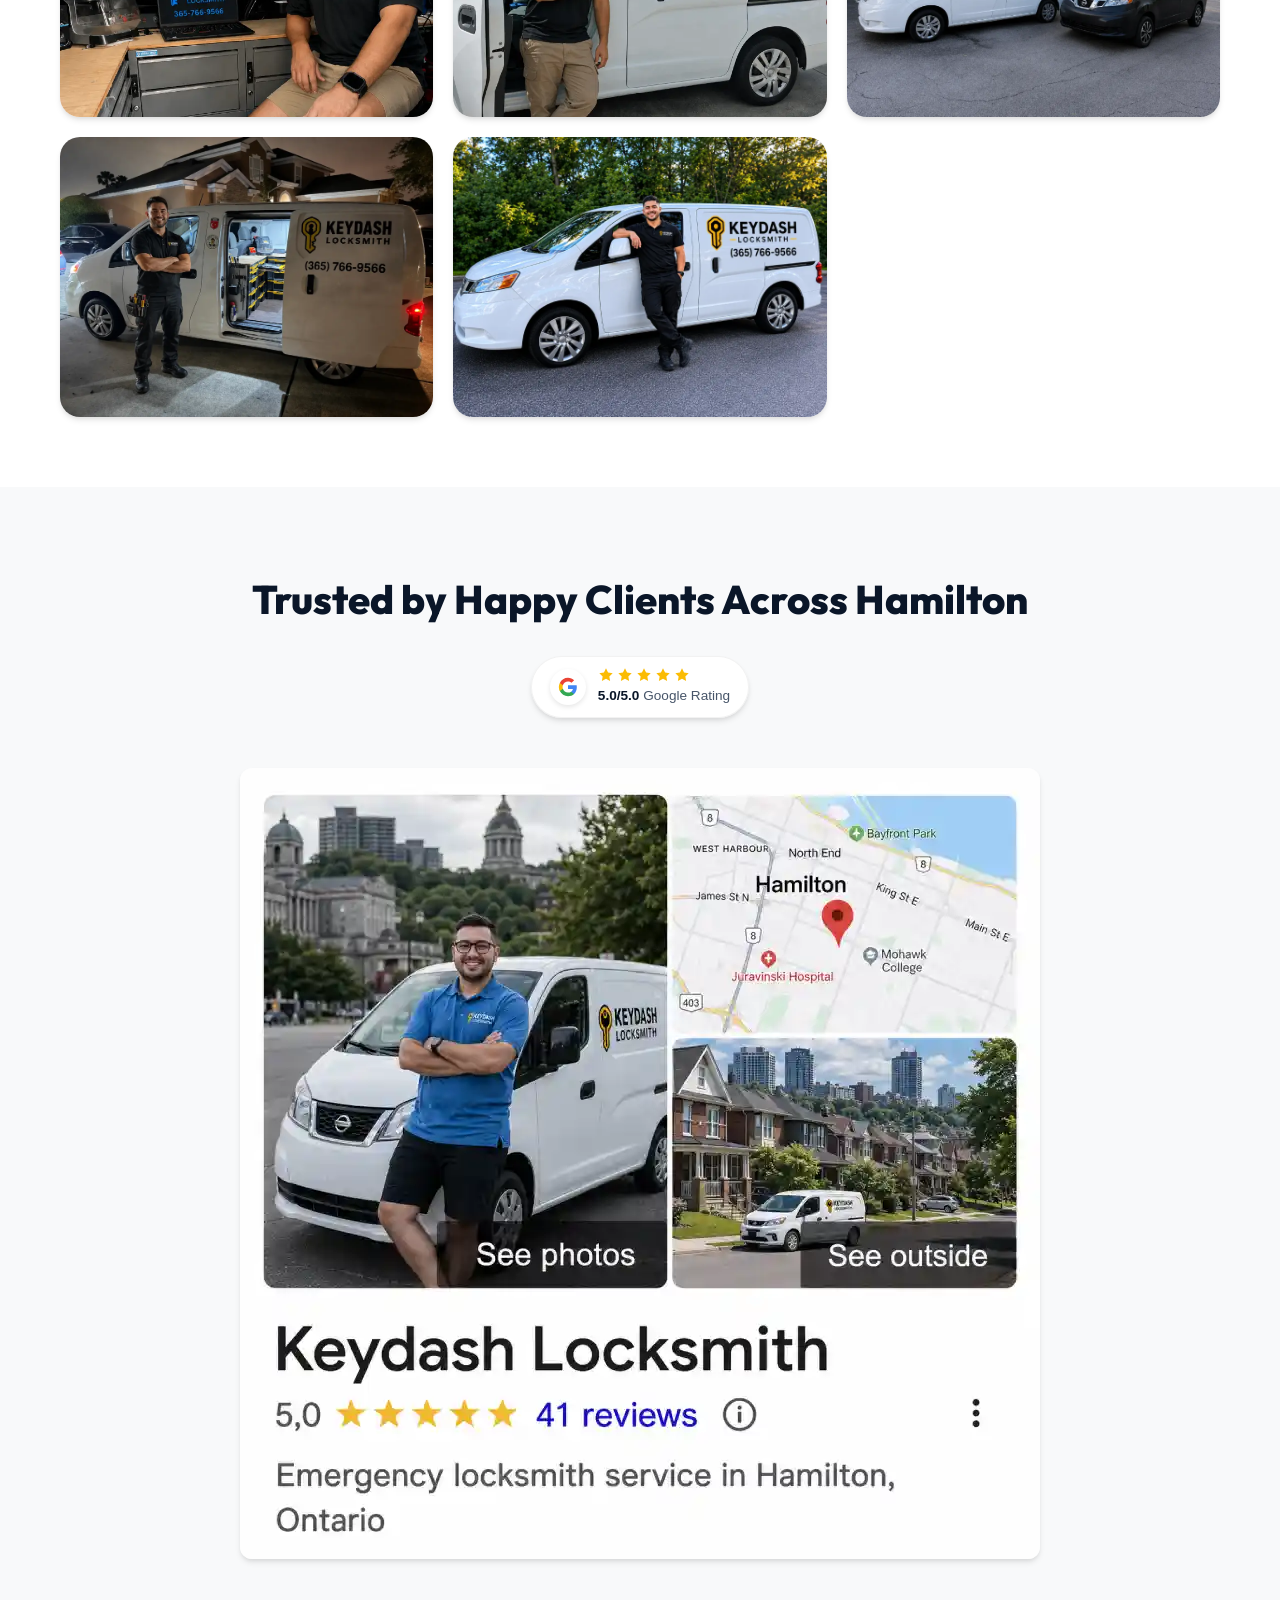
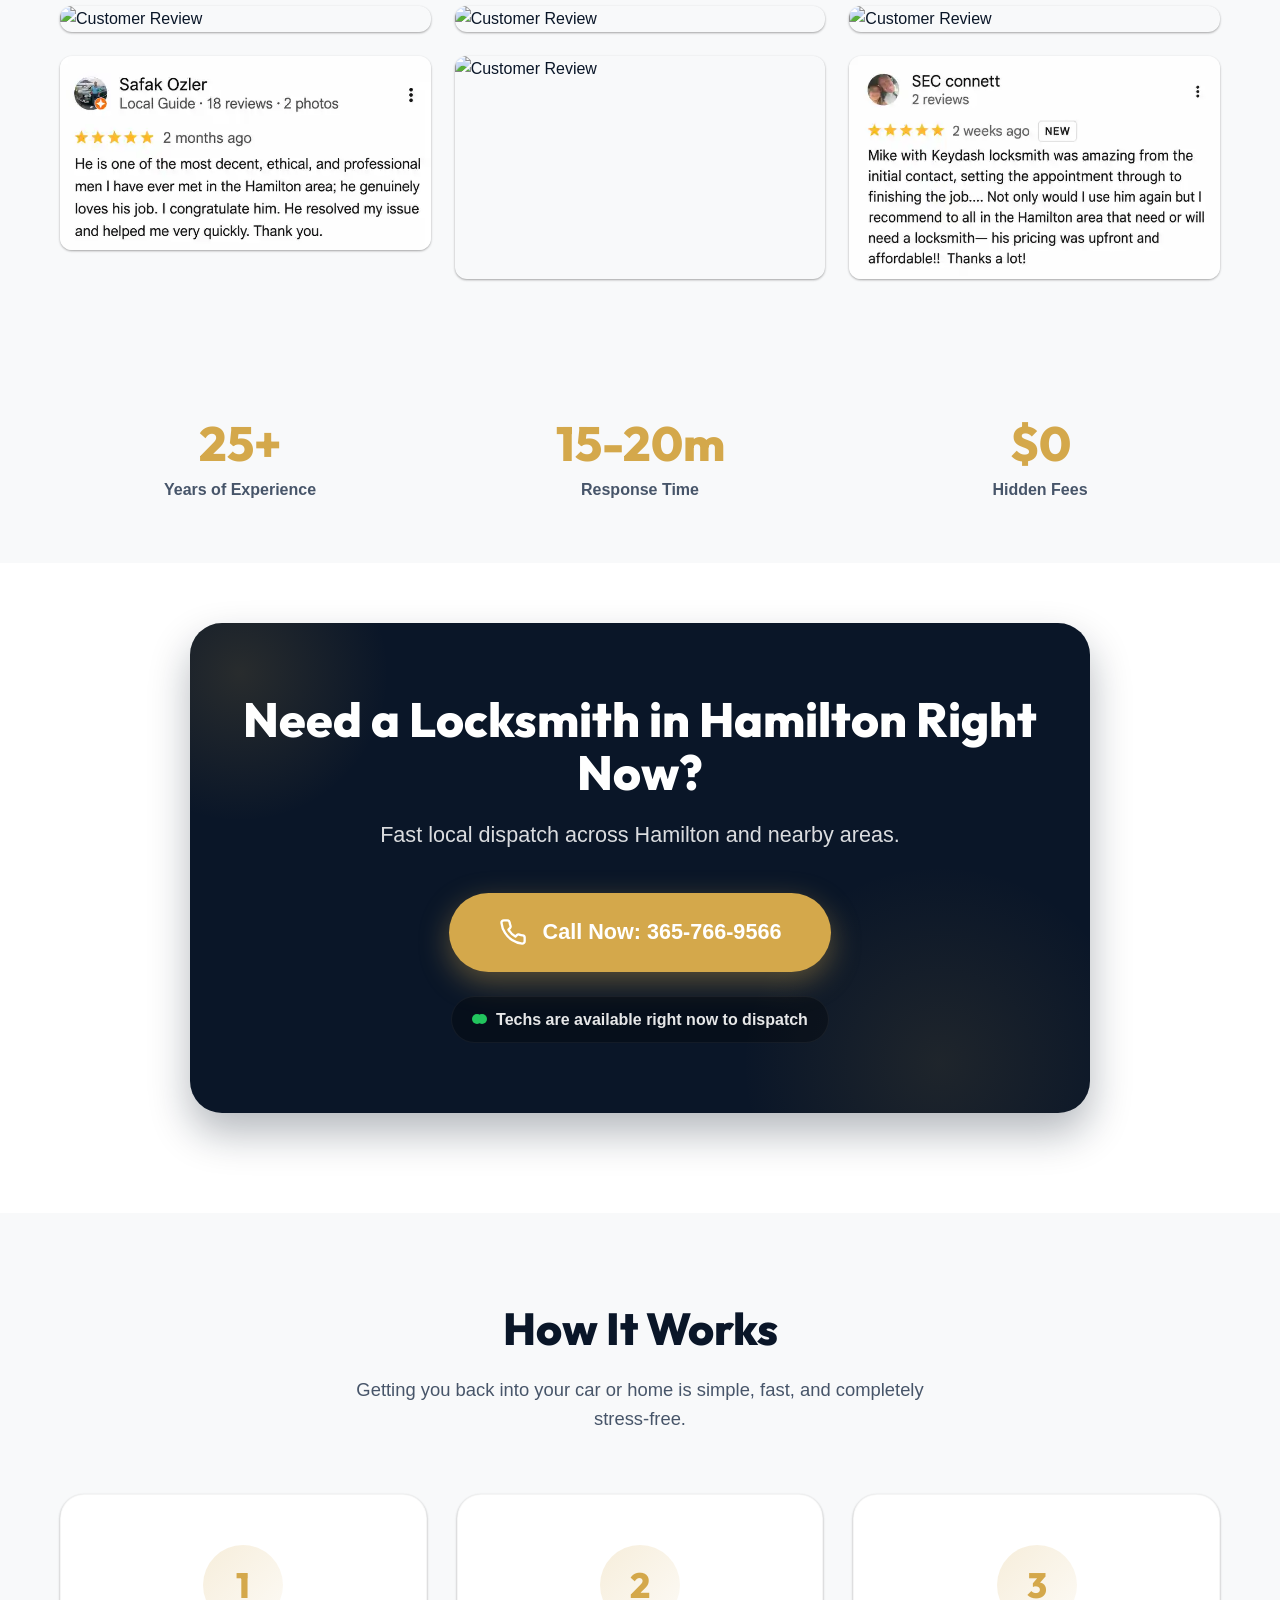
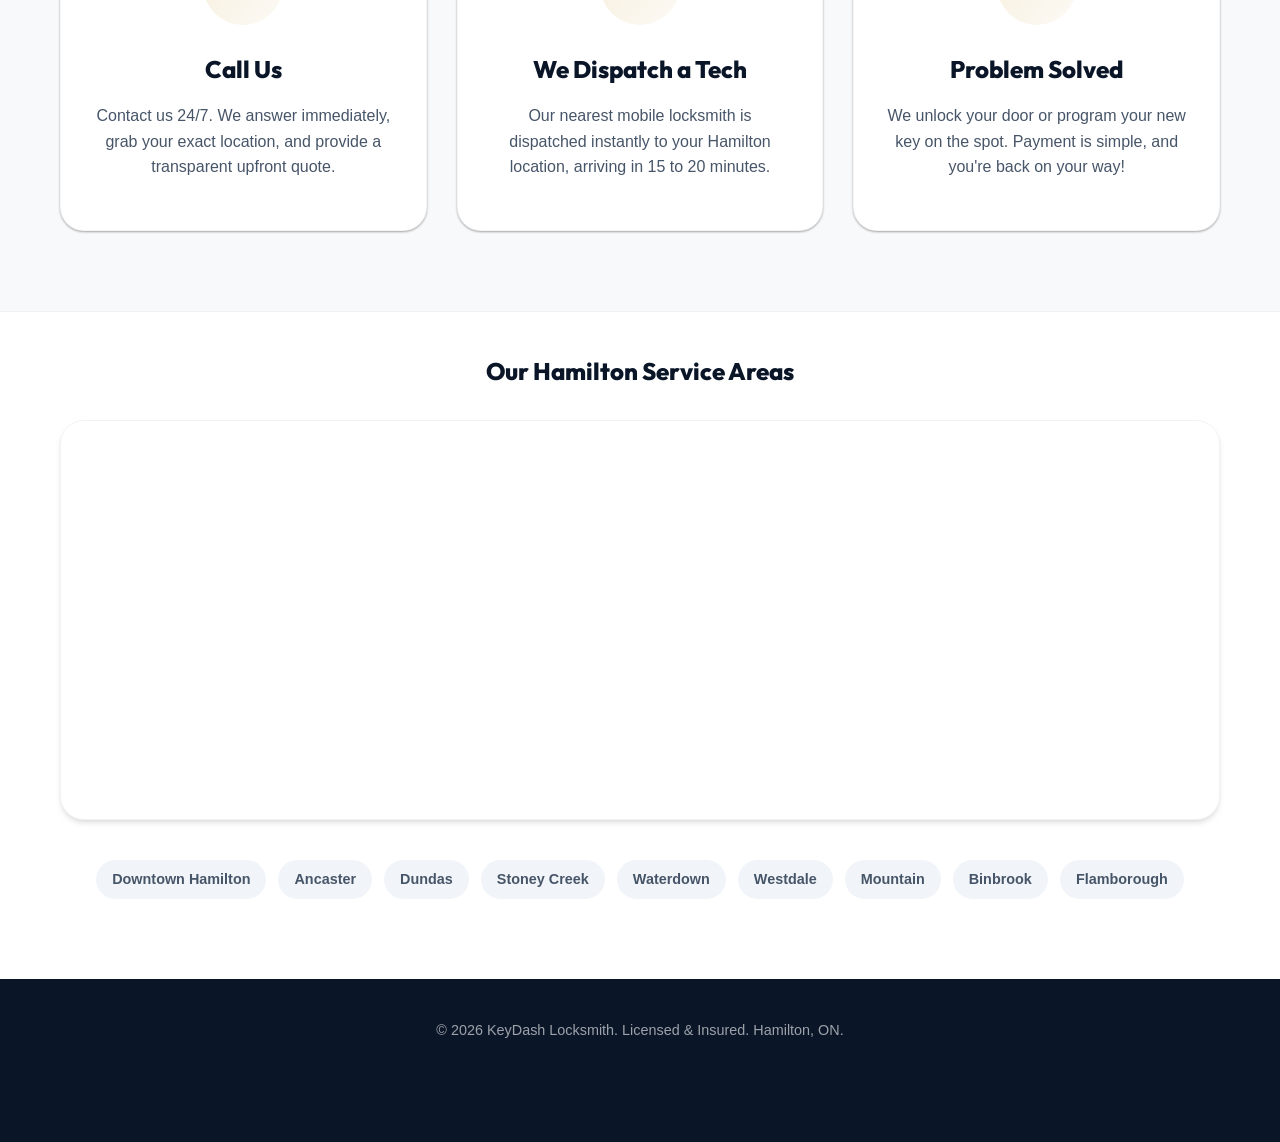
==== commit 8aa0309d: "chore: update GTM container to GTM-5M77ZGSC across pages" ====
--- a/index.html
+++ b/index.html
@@ -7,7 +7,7 @@
 new Date().getTime(),event:'gtm.js'});var f=d.getElementsByTagName(s)[0],
 j=d.createElement(s),dl=l!='dataLayer'?'&l='+l:'';j.async=true;j.src=
 'https://www.googletagmanager.com/gtm.js?id='+i+dl;f.parentNode.insertBefore(j,f);
-})(window,document,'script','dataLayer','GTM-WR5F8MZR');</script>
+})(window,document,'script','dataLayer','GTM-5M77ZGSC');</script>
 <!-- End Google Tag Manager -->
 <!-- Google tag (gtag.js) -->
 <script async src="https://www.googletagmanager.com/gtag/js?id=AW-16902794278"></script>
@@ -78,7 +78,7 @@
 
 <body>
 <!-- Google Tag Manager (noscript) -->
-<noscript><iframe src="https://www.googletagmanager.com/ns.html?id=GTM-WR5F8MZR"
+<noscript><iframe src="https://www.googletagmanager.com/ns.html?id=GTM-5M77ZGSC"
 height="0" width="0" style="display:none;visibility:hidden"></iframe></noscript>
 <!-- End Google Tag Manager (noscript) -->
     <!-- Sticky Header -->
--- a/style.css
+++ b/style.css
@@ -0,0 +1,733 @@
+/* Base Styles & Design Tokens */
+:root {
+    --primary: #0a1628;
+    /* Dark Navy */
+    --accent: #d4a84b;
+    /* Gold */
+    --accent-hover: #b98e39;
+    --bg-light: #f8f9fa;
+    --white: #ffffff;
+    --text-main: #0a1628;
+    --text-light: #475569;
+    --success: #22c55e;
+    --shadow-sm: 0 1px 3px rgba(0, 0, 0, 0.12), 0 1px 2px rgba(0, 0, 0, 0.24);
+    --shadow-md: 0 4px 6px -1px rgba(0, 0, 0, 0.1), 0 2px 4px -1px rgba(0, 0, 0, 0.06);
+    --shadow-lg: 0 10px 15px -3px rgba(0, 0, 0, 0.1), 0 4px 6px -2px rgba(0, 0, 0, 0.05);
+    --transition: all 0.3s cubic-bezier(0.4, 0, 0.2, 1);
+}
+
+* {
+    margin: 0;
+    padding: 0;
+    box-sizing: border-box;
+}
+
+body {
+    font-family: 'Inter', sans-serif;
+    color: var(--text-main);
+    background-color: var(--white);
+    line-height: 1.6;
+    overflow-x: hidden;
+}
+
+h1,
+h2,
+h3 {
+    font-family: 'Outfit', sans-serif;
+    font-weight: 800;
+}
+
+.container {
+    max-width: 1200px;
+    margin: 0 auto;
+    padding: 0 20px;
+}
+
+.accent {
+    color: var(--accent);
+}
+
+.highlight {
+    color: var(--accent);
+    text-decoration: underline;
+    text-underline-offset: 4px;
+}
+
+/* Sticky Header */
+.sticky-header {
+    position: sticky;
+    top: 0;
+    z-index: 1000;
+    background: rgba(255, 255, 255, 0.95);
+    backdrop-filter: blur(10px);
+    border-bottom: 1px solid rgba(0, 0, 0, 0.05);
+    padding: 12px 0;
+    box-shadow: var(--shadow-sm);
+}
+
+.header-content {
+    display: flex;
+    justify-content: space-between;
+    align-items: center;
+}
+
+.logo {
+    display: flex;
+    align-items: center;
+    gap: 12px;
+}
+
+.logo-img {
+    height: 55px;
+    width: auto;
+}
+
+
+.header-right {
+    display: flex;
+    align-items: center;
+    gap: 20px;
+}
+
+.status-badge {
+    display: flex;
+    align-items: center;
+    gap: 8px;
+    background: #eef2ff;
+    padding: 6px 12px;
+    border-radius: 50px;
+    font-size: 0.85rem;
+    font-weight: 600;
+    color: var(--primary);
+}
+
+.pulse-dot {
+    width: 8px;
+    height: 8px;
+    background-color: var(--success);
+    border-radius: 50%;
+    position: relative;
+}
+
+.pulse-dot::after {
+    content: '';
+    position: absolute;
+    width: 100%;
+    height: 100%;
+    background-color: var(--success);
+    border-radius: 50%;
+    animation: pulse 2s infinite;
+}
+
+@keyframes pulse {
+    0% {
+        transform: scale(1);
+        opacity: 1;
+    }
+
+    100% {
+        transform: scale(3);
+        opacity: 0;
+    }
+}
+
+.phone-link {
+    display: flex;
+    align-items: center;
+    gap: 8px;
+    color: var(--primary);
+    text-decoration: none;
+    font-weight: 700;
+    font-size: 1.1rem;
+}
+
+/* Buttons */
+.btn {
+    display: inline-flex;
+    align-items: center;
+    justify-content: center;
+    gap: 10px;
+    padding: 14px 28px;
+    border-radius: 12px;
+    font-weight: 700;
+    text-decoration: none;
+    transition: var(--transition);
+    cursor: pointer;
+    border: none;
+}
+
+.btn-primary {
+    background-color: var(--accent);
+    color: var(--white);
+    box-shadow: 0 4px 14px 0 rgba(212, 168, 75, 0.39);
+}
+
+.btn-primary:hover {
+    background-color: var(--accent-hover);
+    transform: translateY(-2px);
+    box-shadow: 0 6px 20px rgba(212, 168, 75, 0.45);
+}
+
+/* Icons */
+.phone-icon {
+    width: 20px;
+    height: 20px;
+}
+
+@keyframes ring {
+    0% {
+        transform: rotate(0deg);
+    }
+
+    10% {
+        transform: rotate(15deg);
+    }
+
+    20% {
+        transform: rotate(-15deg);
+    }
+
+    30% {
+        transform: rotate(15deg);
+    }
+
+    40% {
+        transform: rotate(-15deg);
+    }
+
+    50% {
+        transform: rotate(0deg);
+    }
+
+    100% {
+        transform: rotate(0deg);
+    }
+}
+
+.ring-animation {
+    animation: ring 2s infinite;
+}
+
+/* Hero Section V2 */
+.hero-v2 {
+    position: relative;
+    min-height: 700px;
+    display: flex;
+    align-items: center;
+    justify-content: center;
+    overflow: hidden;
+    padding: 100px 0;
+}
+
+.hero-bg-img {
+    position: absolute;
+    top: 0;
+    left: 0;
+    width: 100%;
+    height: 100%;
+    object-fit: cover;
+    z-index: -2;
+}
+
+.hero-overlay {
+    position: absolute;
+    top: 0;
+    left: 0;
+    width: 100%;
+    height: 100%;
+    background: linear-gradient(to right, rgba(255, 255, 255, 0.85) 0%, rgba(255, 255, 255, 0.6) 50%, rgba(255, 255, 255, 0.2) 100%);
+    z-index: -1;
+}
+
+.hero-container {
+    position: relative;
+    z-index: 10;
+}
+
+.hero-content {
+    max-width: 650px;
+    text-align: left;
+    margin: 0;
+}
+
+.hero-content h1 {
+    font-size: 3.8rem;
+    line-height: 1.1;
+    margin-bottom: 25px;
+    color: var(--primary);
+}
+
+.hero-v2 .highlight {
+    background: linear-gradient(120deg, rgba(212, 168, 75, 0.2) 0%, rgba(212, 168, 75, 0.2) 100%);
+    padding: 0 4px;
+    text-decoration: none;
+}
+
+@keyframes subtle-vibrate {
+    0%, 100% { transform: translateX(0); }
+    10% { transform: translateX(-1px) rotate(-1deg); }
+    20% { transform: translateX(1px) rotate(1deg); }
+    30% { transform: translateX(-2px) rotate(0deg); }
+    40% { transform: translateX(2px) rotate(1deg); }
+    50% { transform: translateX(-1px) rotate(-1deg); }
+    60% { transform: translateX(1px) rotate(0deg); }
+    70%, 100% { transform: translateX(0); }
+}
+
+.vibrate-text {
+    display: inline-block;
+    animation: subtle-vibrate 2s infinite ease-in-out;
+}
+
+.hero-subtext {
+    font-size: 1.35rem;
+    color: var(--text-light);
+    margin-bottom: 45px;
+    font-weight: 500;
+}
+
+.btn-hero {
+    font-size: 1.25rem;
+    padding: 18px 40px;
+}
+
+/* Trust Strip */
+.trust-strip {
+    background: var(--primary);
+    padding: 40px 0;
+    color: var(--white);
+}
+
+.grid-4 {
+    display: grid;
+    grid-template-columns: repeat(4, 1fr);
+    gap: 20px;
+}
+
+.trust-item {
+    text-align: center;
+}
+
+.trust-icon {
+    font-size: 2rem;
+    margin-bottom: 10px;
+}
+
+.trust-text {
+    font-weight: 600;
+    font-size: 0.9rem;
+}
+
+/* Reviews */
+.reviews {
+    padding: 80px 0;
+    background: var(--bg-light);
+}
+
+.section-header {
+    text-align: center;
+    margin-bottom: 50px;
+}
+
+.section-header h2 {
+    font-size: 2.5rem;
+    margin-bottom: 10px;
+}
+
+.rating-summary {
+    display: flex;
+    align-items: center;
+    justify-content: center;
+    gap: 10px;
+}
+
+.stars {
+    color: var(--accent);
+    font-size: 1.5rem;
+}
+
+.stars.small {
+    font-size: 1.1rem;
+}
+
+.score {
+    font-weight: 700;
+    color: var(--text-light);
+}
+
+.review-grid {
+    display: grid;
+    grid-template-columns: repeat(3, 1fr);
+    gap: 30px;
+}
+
+.review-card {
+    background: var(--white);
+    padding: 30px;
+    border-radius: 20px;
+    box-shadow: var(--shadow-md);
+    transition: var(--transition);
+    border: 1px solid rgba(0, 0, 0, 0.03);
+    position: relative;
+}
+
+.review-card::before {
+    content: "G";
+    position: absolute;
+    top: 20px;
+    right: 20px;
+    width: 24px;
+    height: 24px;
+    background: #4285F4;
+    color: white;
+    border-radius: 50%;
+    display: flex;
+    align-items: center;
+    justify-content: center;
+    font-weight: 900;
+    font-size: 14px;
+}
+
+.review-card:hover {
+    transform: translateY(-5px);
+    box-shadow: var(--shadow-lg);
+}
+
+.review-quote {
+    font-style: italic;
+    margin: 20px 0;
+    color: var(--text-light);
+}
+
+.reviewer {
+    font-weight: 700;
+    font-size: 0.9rem;
+}
+
+/* Services */
+.services {
+    padding: 80px 0;
+}
+
+.services-grid {
+    display: grid;
+    grid-template-columns: repeat(4, 1fr);
+    gap: 20px;
+}
+
+.service-card {
+    background: var(--white);
+    padding: 40px 20px;
+    border-radius: 24px;
+    text-align: center;
+    box-shadow: var(--shadow-sm);
+    border: 1px solid rgba(0, 0, 0, 0.05);
+    transition: var(--transition);
+}
+
+.service-card:hover {
+    transform: translateY(-5px);
+    box-shadow: var(--shadow-md);
+    border-color: var(--accent);
+}
+
+.service-icon {
+    font-size: 3rem;
+    margin-bottom: 20px;
+}
+
+.service-card h3 {
+    font-size: 1.25rem;
+}
+
+/* Stats Section */
+.stats {
+    background: var(--bg-light);
+    padding: 60px 0;
+    text-align: center;
+}
+
+.grid-3 {
+    display: grid;
+    grid-template-columns: repeat(3, 1fr);
+    gap: 40px;
+}
+
+.stat-value {
+    font-family: 'Outfit', sans-serif;
+    font-size: 3rem;
+    font-weight: 800;
+    color: var(--accent);
+    line-height: 1;
+}
+
+.stat-label {
+    font-weight: 600;
+    color: var(--text-light);
+    margin-top: 10px;
+}
+
+/* Final CTA */
+.final-cta {
+    padding: 100px 0;
+    text-align: center;
+}
+
+.final-cta h2 {
+    font-size: 3rem;
+    margin-bottom: 20px;
+}
+
+.final-cta p {
+    font-size: 1.25rem;
+    color: var(--text-light);
+    margin-bottom: 40px;
+}
+
+/* Service Area Tags */
+.service-areas {
+    padding: 40px 0 80px;
+    border-top: 1px solid rgba(0, 0, 0, 0.05);
+    text-align: center;
+}
+
+.service-areas h3 {
+    margin-bottom: 30px;
+    font-size: 1.5rem;
+}
+
+.tags {
+    display: flex;
+    flex-wrap: wrap;
+    justify-content: center;
+    gap: 12px;
+}
+
+.tag {
+    background: #f1f5f9;
+    padding: 8px 16px;
+    border-radius: 50px;
+    font-size: 0.9rem;
+    font-weight: 600;
+    color: var(--text-light);
+}
+
+/* Team Gallery */
+.team-gallery {
+    padding: 80px 0;
+    background: var(--bg-light);
+}
+
+.team-grid {
+    display: grid;
+    grid-template-columns: repeat(3, 1fr);
+    gap: 20px;
+}
+
+.team-item {
+    position: relative;
+    border-radius: 20px;
+    overflow: hidden;
+    aspect-ratio: 4/3;
+    box-shadow: var(--shadow-md);
+    transition: var(--transition);
+}
+
+.team-img {
+    width: 100%;
+    height: 100%;
+    object-fit: cover;
+    display: block;
+    transition: var(--transition);
+}
+
+.team-overlay {
+    position: absolute;
+    bottom: 0;
+    left: 0;
+    right: 0;
+    background: linear-gradient(to top, rgba(10, 22, 40, 0.9), transparent);
+    padding: 20px;
+    color: var(--white);
+    font-weight: 700;
+    font-size: 1rem;
+    opacity: 0;
+    transform: translateY(10px);
+    transition: var(--transition);
+    display: flex;
+    align-items: flex-end;
+}
+
+.team-item:hover .team-overlay {
+    opacity: 1;
+    transform: translateY(0);
+}
+
+.team-item:hover .team-img {
+    transform: scale(1.05);
+}
+
+.map-container {
+    width: 100%;
+    height: 400px;
+    border-radius: 24px;
+    overflow: hidden;
+    margin-bottom: 40px;
+    box-shadow: var(--shadow-md);
+    border: 1px solid rgba(0, 0, 0, 0.05);
+}
+
+.map-container iframe {
+    width: 100%;
+    height: 100%;
+    border: none;
+}
+
+/* Footer */
+footer {
+    padding: 40px 0 100px;
+    text-align: center;
+    background: var(--primary);
+    color: rgba(255, 255, 255, 0.6);
+    font-size: 0.9rem;
+}
+
+/* Mobile Sticky Bar */
+.mobile-cta-bar {
+    position: fixed;
+    bottom: 0;
+    left: 0;
+    right: 0;
+    background: var(--white);
+    padding: 15px 20px 25px;
+    box-shadow: 0 -10px 25px rgba(0, 0, 0, 0.1);
+    z-index: 2000;
+    display: none;
+}
+
+.btn-full {
+    width: 100%;
+}
+
+/* Responsive Styles */
+@media (max-width: 991px) {
+
+    .grid-4,
+    .services-grid,
+    .team-grid {
+        grid-template-columns: repeat(2, 1fr);
+    }
+}
+
+@media (max-width: 768px) {
+    .hero-v2 {
+        min-height: auto;
+        padding: 30px 0 70px;
+    }
+
+    .hero-bg-img {
+        opacity: 0.3;
+    }
+
+    .hero-overlay {
+        background: rgba(255, 255, 255, 0.7);
+    }
+
+    .hero-content {
+        text-align: center;
+        max-width: 100%;
+    }
+
+    .hero-content h1 {
+        font-size: 2.5rem;
+    }
+
+    .btn-hero {
+        font-size: 1rem;
+        padding: 12px 18px;
+        gap: 8px;
+        white-space: nowrap;
+    }
+
+    .btn-hero .phone-icon {
+        width: 18px;
+        height: 18px;
+    }
+
+    .section-header h2 {
+        font-size: 2rem;
+    }
+
+    .review-grid {
+        grid-template-columns: 1fr;
+    }
+
+    .grid-3 {
+        display: flex;
+        flex-wrap: nowrap;
+        justify-content: space-between;
+        align-items: flex-start;
+        gap: 12px;
+    }
+
+    .stat-item {
+        flex: 1 1 0;
+        min-width: 0;
+    }
+
+    .stat-value {
+        font-size: clamp(1.9rem, 6vw, 2.4rem);
+        line-height: 1.05;
+    }
+
+    .stat-label {
+        font-size: 0.9rem;
+        line-height: 1.25;
+    }
+
+    .mobile-cta-bar {
+        display: block;
+    }
+
+    .header-right .status-badge {
+        display: none;
+    }
+
+    .sticky-header {
+        padding: 15px 0;
+    }
+
+    .logo-img {
+        height: 45px;
+    }
+
+    footer {
+        padding-bottom: 120px;
+    }
+}
+
+@media (max-width: 480px) {
+    .grid-4 {
+        grid-template-columns: 1fr;
+    }
+
+    .services-grid,
+    .team-grid {
+        grid-template-columns: 1fr;
+    }
+
+    .hero-v2 {
+        padding: 20px 0 60px;
+    }
+
+    .hero-content h1 {
+        font-size: 2.1rem;
+        margin-bottom: 16px;
+    }
+
+    .btn-hero {
+        font-size: 0.92rem;
+        padding: 10px 14px;
+        border-radius: 10px;
+    }
+}
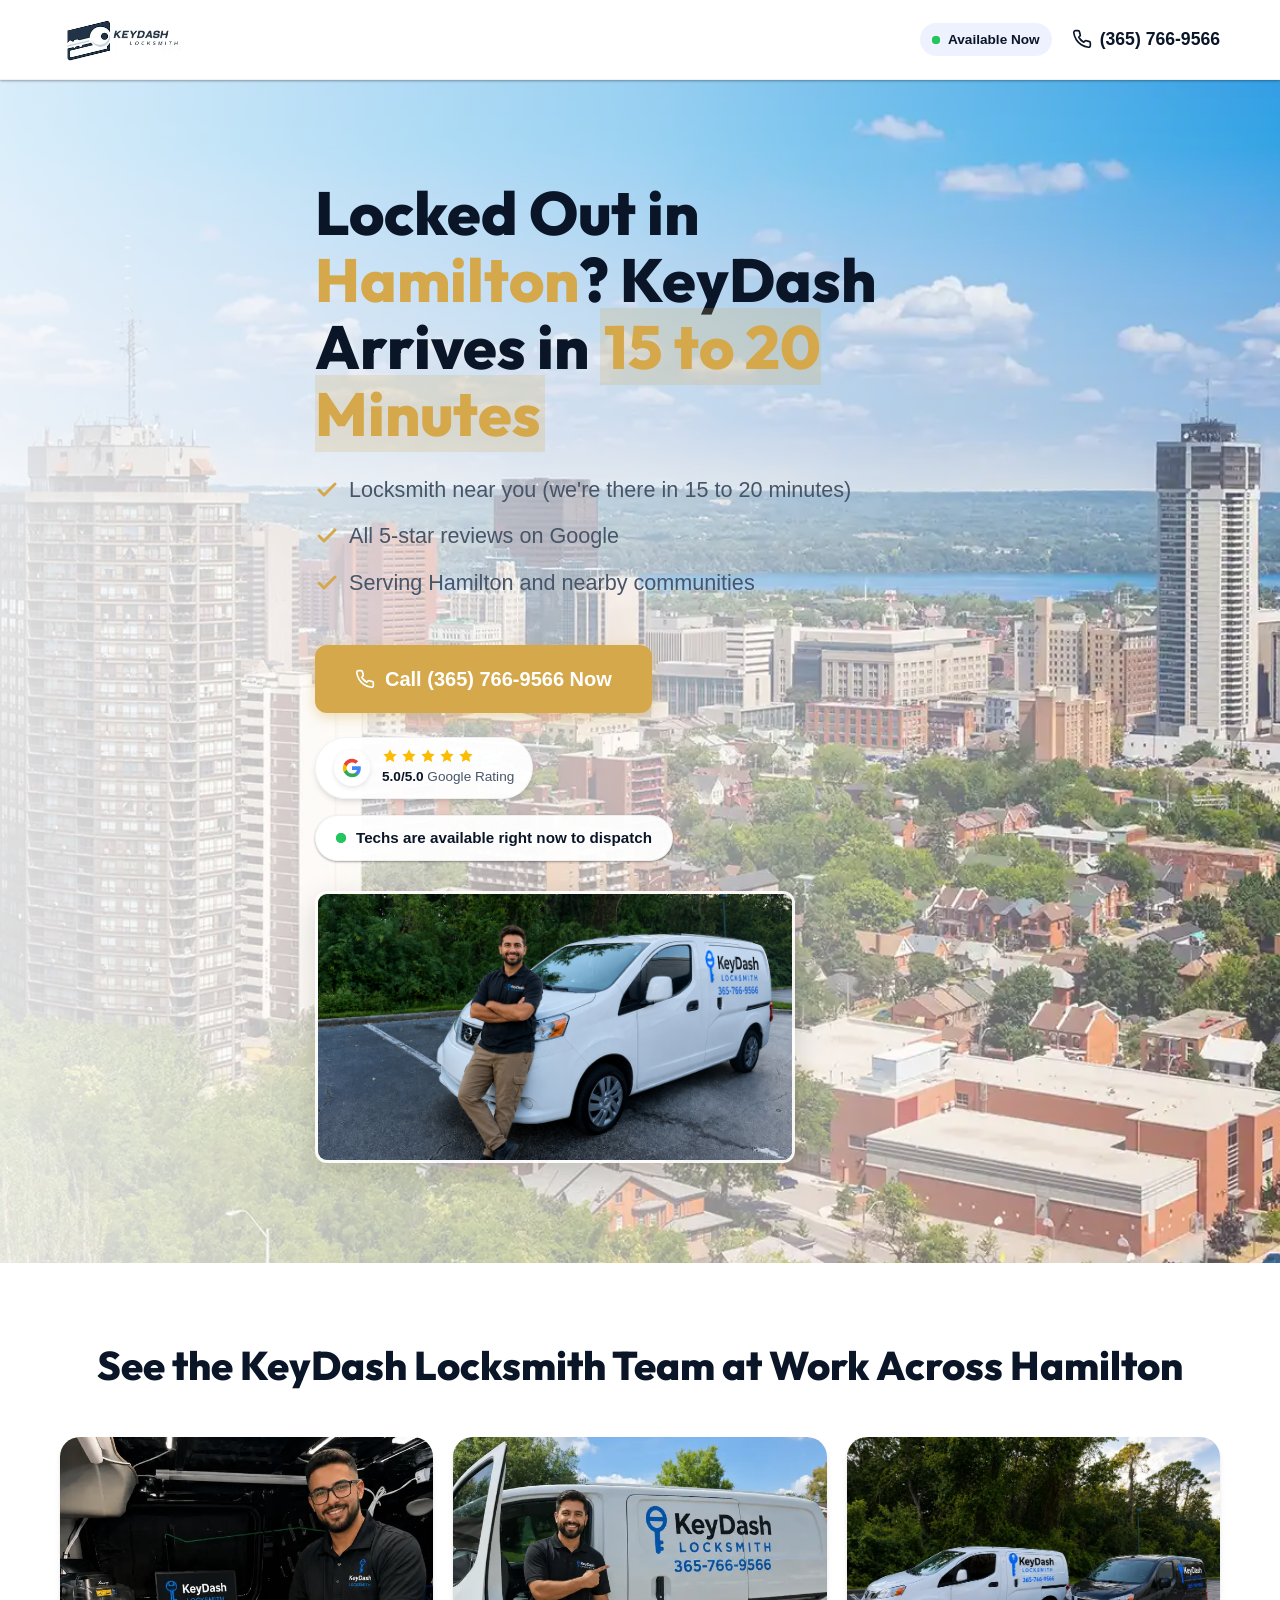
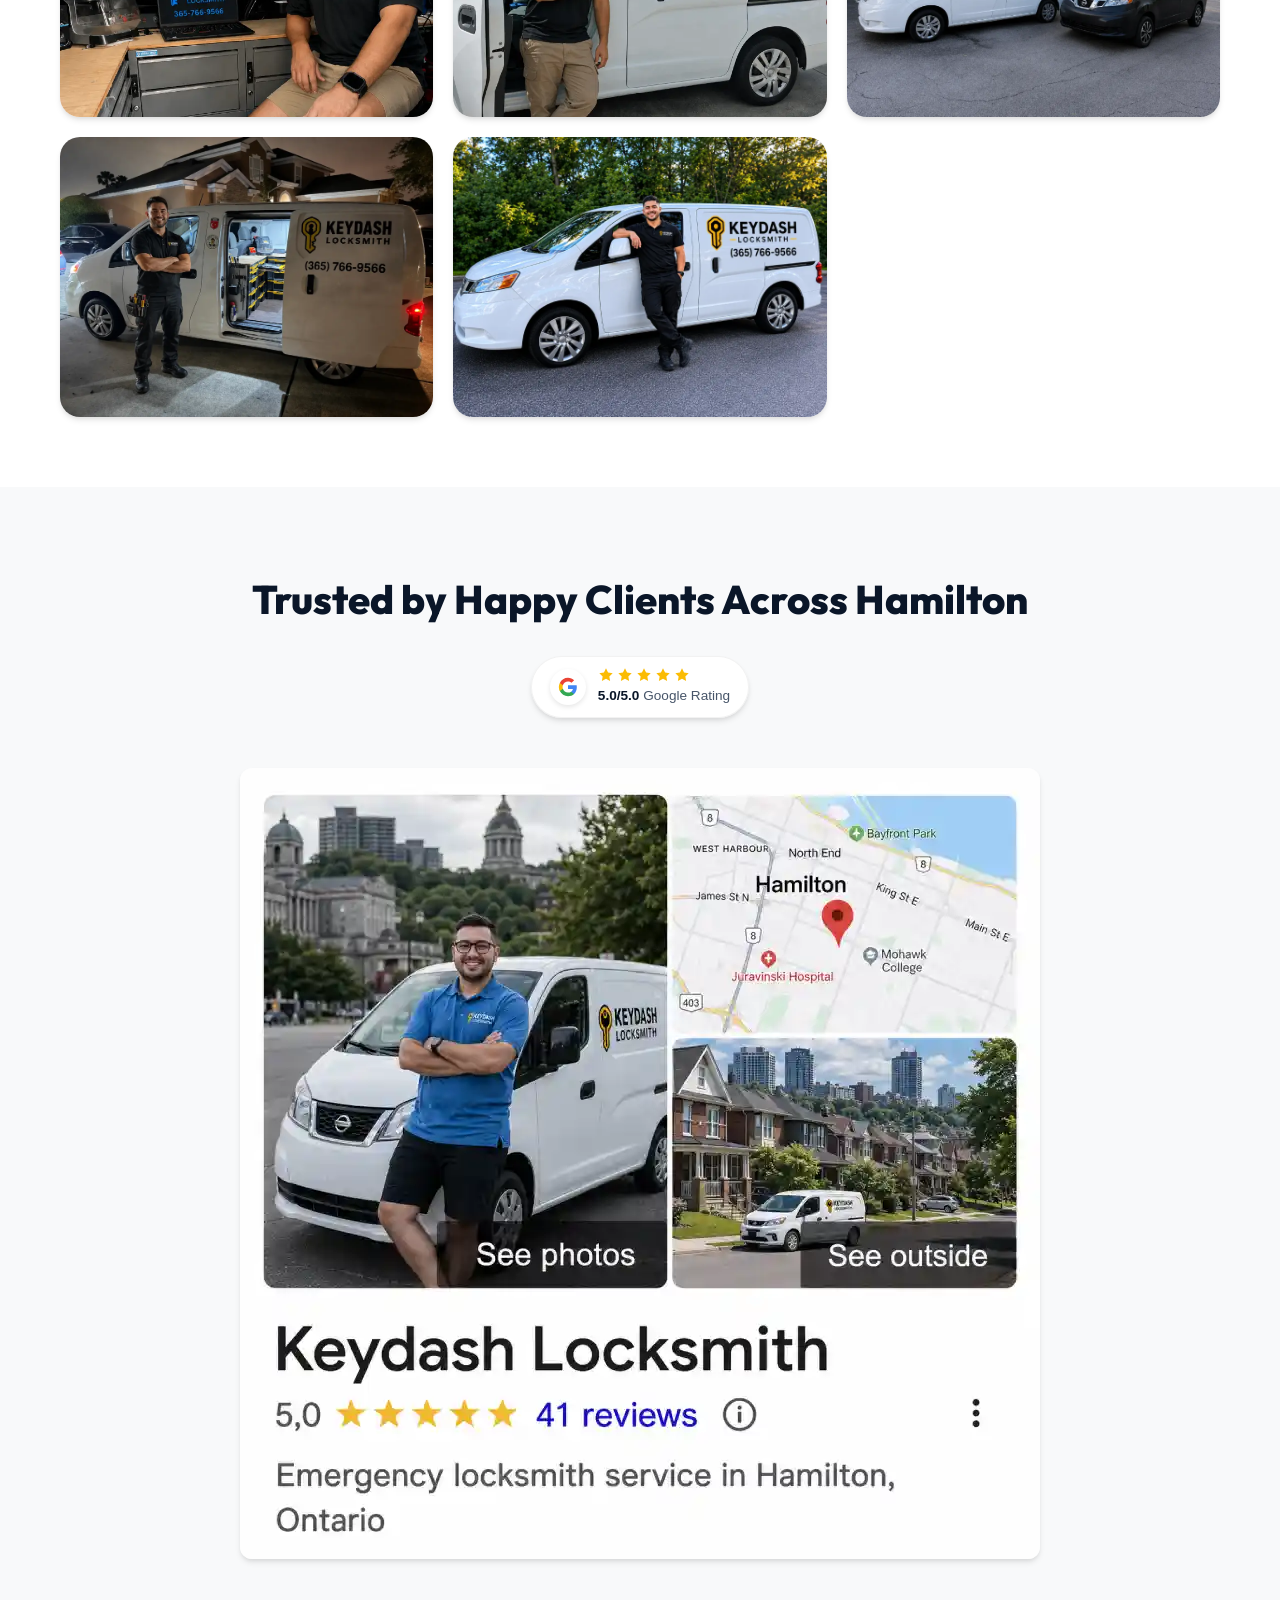
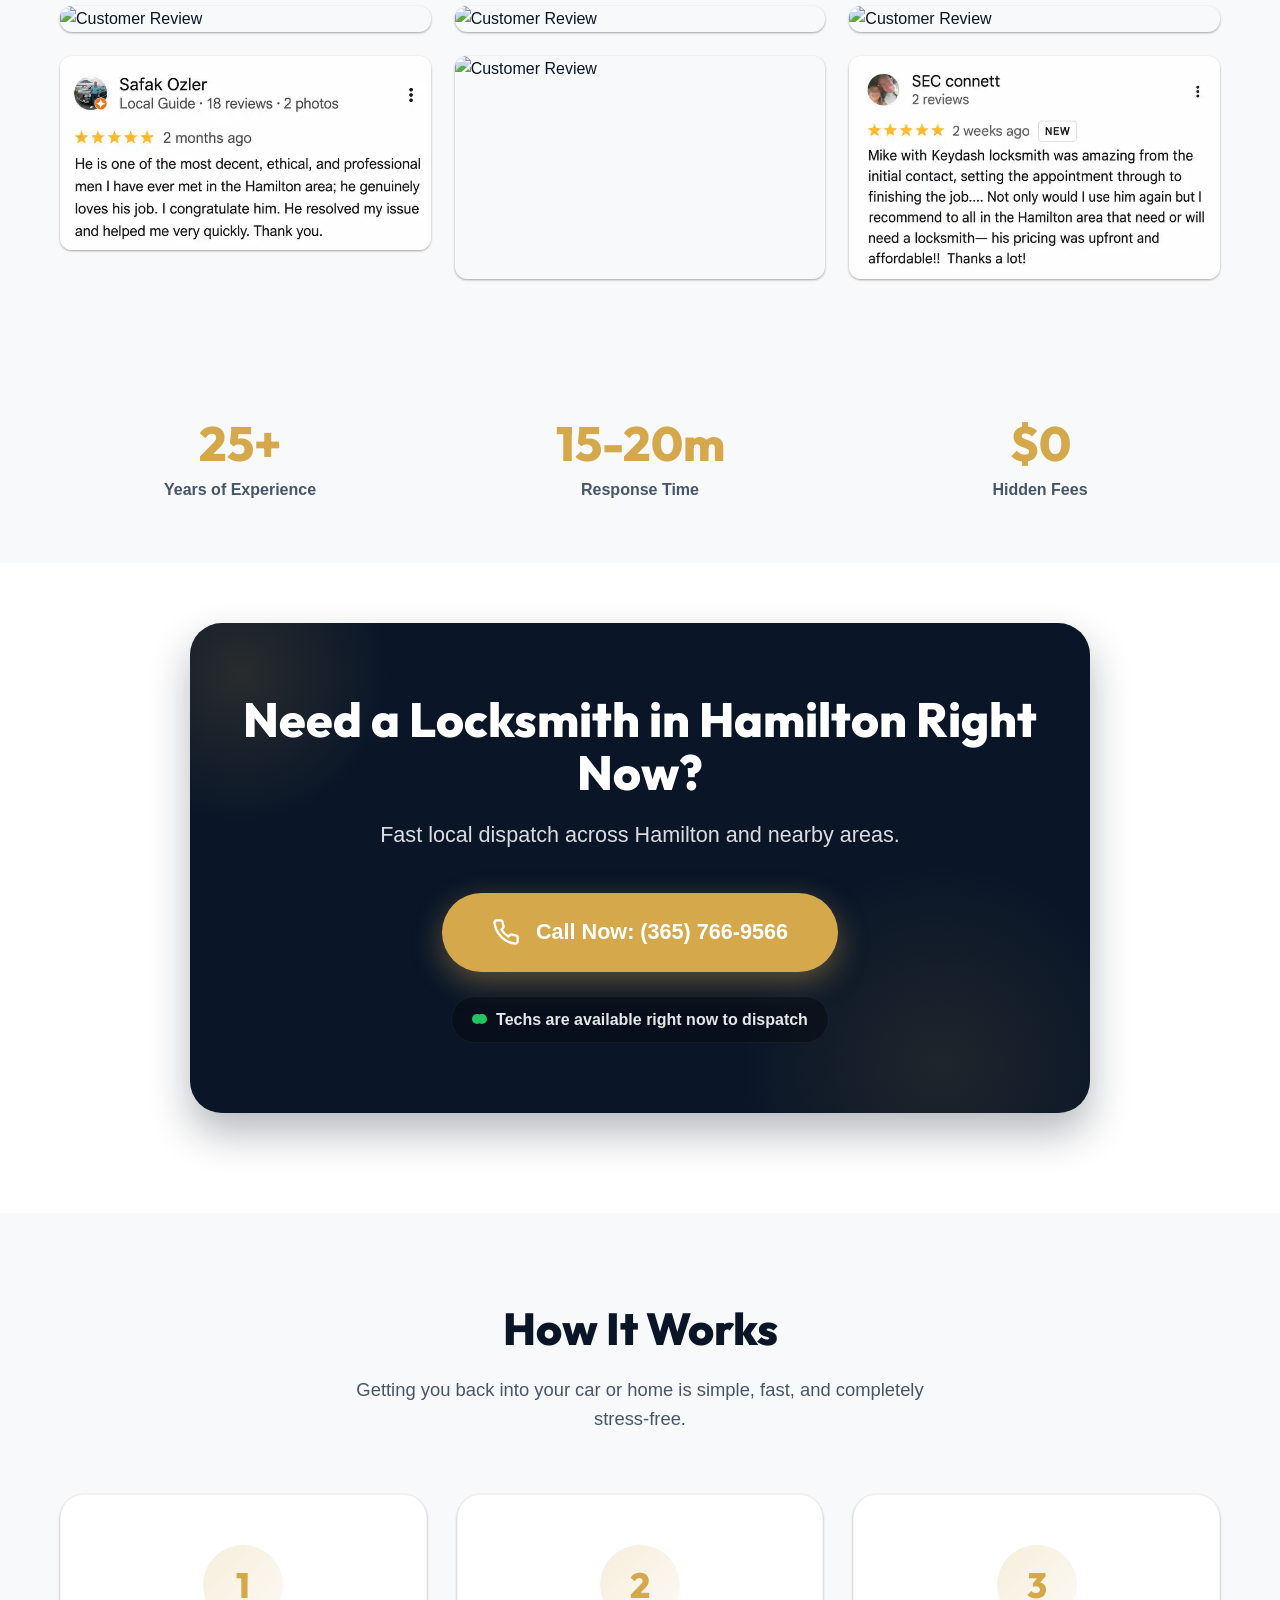
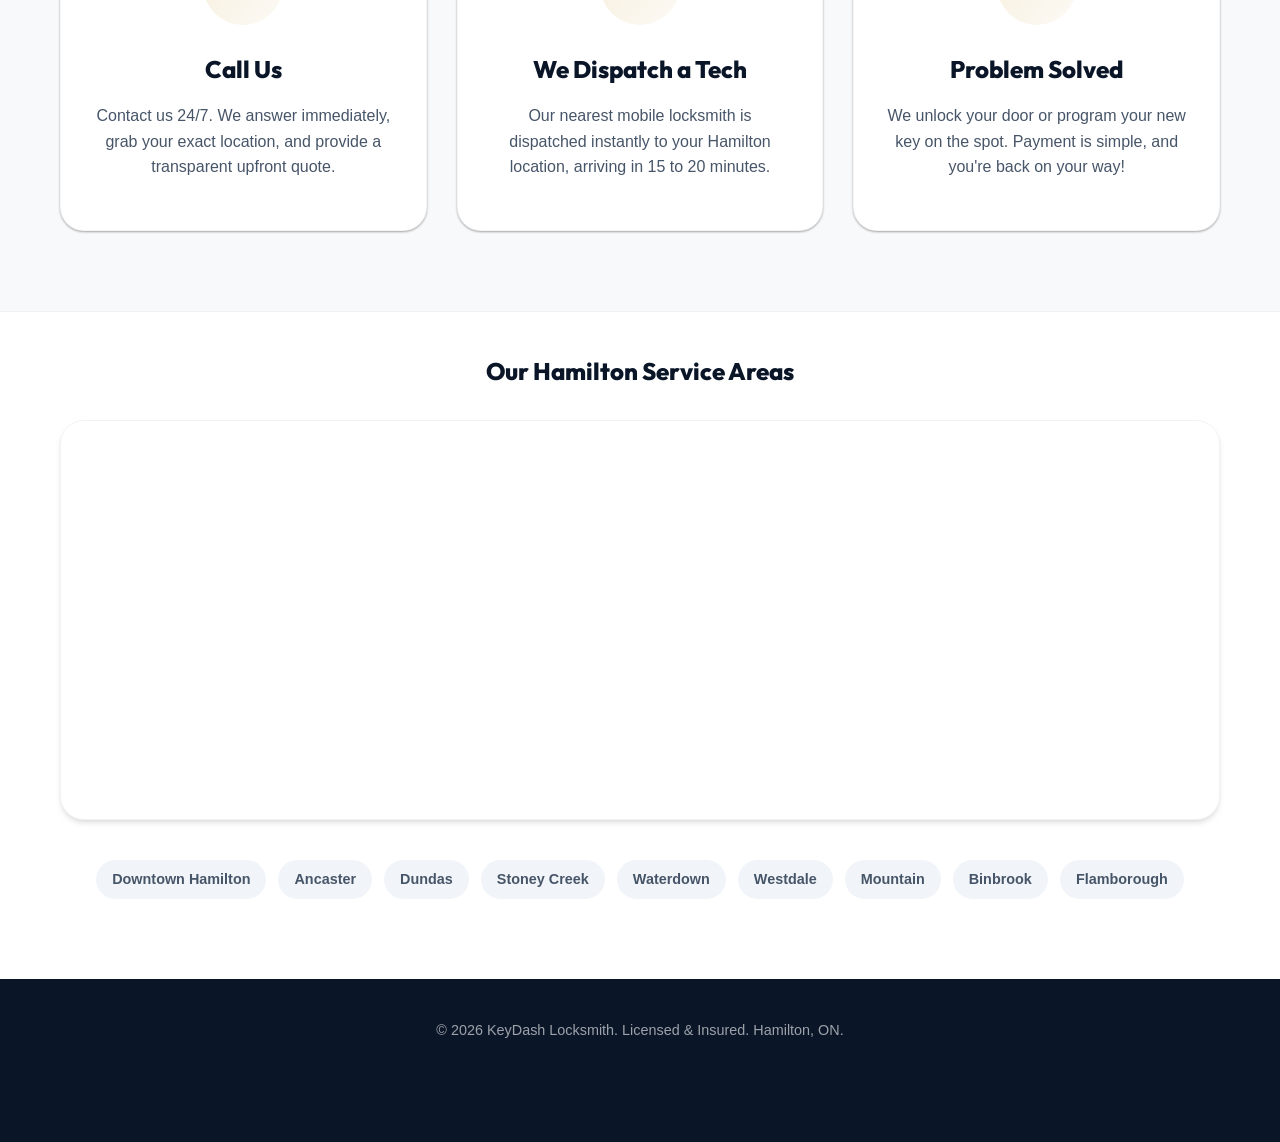
==== commit 2bb9084b: "chore: update call conversion tag and add onclick tracking to phone links" ====
--- a/index.html
+++ b/index.html
@@ -19,15 +19,15 @@
   gtag('config', 'AW-16902794278');
 </script>
 <script>
-  gtag('config', 'AW-16902794278/N-TGCMrBkIscEKbY8Ps-', {
-    'phone_conversion_number': '365-766-9566'
+  gtag('config', 'AW-18109923415/ufHiCMu3xLYcENeAvrtD', {
+    'phone_conversion_number': '(365) 766-9566'
   });
 </script>
     <meta charset="UTF-8">
     <meta name="viewport" content="width=device-width, initial-scale=1.0">
     <title>24/7 Emergency Locksmith Hamilton, ON | 30 Min Response | KeyDash Locksmith</title>
     <meta name="description"
-        content="Locked out in Hamilton? KeyDash Locksmith provides 24/7 emergency locksmith services. Home, car, and commercial lockouts with fast local dispatch. Call 365-766-9566 now.">
+        content="Locked out in Hamilton? KeyDash Locksmith provides 24/7 emergency locksmith services. Home, car, and commercial lockouts with fast local dispatch. Call (365) 766-9566 now.">
     <link rel="stylesheet" href="style.css">
     <link rel="preconnect" href="https://fonts.googleapis.com">
     <link rel="preconnect" href="https://fonts.gstatic.com" crossorigin>
@@ -92,14 +92,14 @@
                     <span class="pulse-dot"></span>
                     Available Now
                 </div>
-                <a href="tel:365-766-9566" class="phone-link">
+                <a href="tel:365-766-9566" onclick="gtag('event', 'conversion', {'send_to': 'AW-18109923415/ufHiCMu3xLYcENeAvrtD'});" class="phone-link">
                     <svg class="phone-icon" viewBox="0 0 24 24" fill="none" stroke="currentColor" stroke-width="2"
                         stroke-linecap="round" stroke-linejoin="round">
                         <path
                             d="M22 16.92v3a2 2 0 0 1-2.18 2 19.79 19.79 0 0 1-8.63-3.07 19.5 19.5 0 0 1-6-6 19.79 19.79 0 0 1-3.07-8.67A2 2 0 0 1 4.11 2h3a2 2 0 0 1 2 1.72 12.84 12.84 0 0 0 .7 2.81 2 2 0 0 1-.45 2.11L8.09 9.91a16 16 0 0 0 6 6l1.27-1.27a2 2 0 0 1 2.11-.45 12.84 12.84 0 0 0 2.81.7A2 2 0 0 1 22 16.92z">
                         </path>
                     </svg>
-                    365-766-9566
+                    (365) 766-9566
                 </a>
             </div>
         </div>
@@ -127,14 +127,14 @@
                             Serving Hamilton and nearby communities
                         </li>
                     </ul>
-                    <a href="tel:365-766-9566" class="btn btn-primary btn-hero">
+                    <a href="tel:365-766-9566" onclick="gtag('event', 'conversion', {'send_to': 'AW-18109923415/ufHiCMu3xLYcENeAvrtD'});" class="btn btn-primary btn-hero">
                         <svg class="phone-icon ring-animation" viewBox="0 0 24 24" fill="none" stroke="currentColor"
                             stroke-width="2" stroke-linecap="round" stroke-linejoin="round">
                             <path
                                 d="M22 16.92v3a2 2 0 0 1-2.18 2 19.79 19.79 0 0 1-8.63-3.07 19.5 19.5 0 0 1-6-6 19.79 19.79 0 0 1-3.07-8.67A2 2 0 0 1 4.11 2h3a2 2 0 0 1 2 1.72 12.84 12.84 0 0 0 .7 2.81 2 2 0 0 1-.45 2.11L8.09 9.91a16 16 0 0 0 6 6l1.27-1.27a2 2 0 0 1 2.11-.45 12.84 12.84 0 0 0 2.81.7A2 2 0 0 1 22 16.92z">
                             </path>
                         </svg>
-                        Call 365-766-9566 Now
+                        Call (365) 766-9566 Now
                     </a>
                     
                     <div style="margin-top: 24px;">
@@ -277,14 +277,14 @@
                 <p style="color: rgba(255, 255, 255, 0.85); position: relative; z-index: 2; max-width: 600px; margin: 0 auto 40px auto; font-size: 1.35rem;">Fast local dispatch across Hamilton and nearby areas.</p>
                 
                 <div style="position: relative; z-index: 2; display: flex; flex-direction: column; align-items: center; gap: 24px;">
-                    <a href="tel:365-766-9566" class="btn btn-primary btn-large" style="padding: 22px 50px; border-radius: 50px; display: inline-flex; align-items: center; gap: 16px; box-shadow: 0 10px 30px rgba(212, 168, 75, 0.4); font-size: 1.35rem;">
+                    <a href="tel:365-766-9566" onclick="gtag('event', 'conversion', {'send_to': 'AW-18109923415/ufHiCMu3xLYcENeAvrtD'});" class="btn btn-primary btn-large" style="padding: 22px 50px; border-radius: 50px; display: inline-flex; align-items: center; gap: 16px; box-shadow: 0 10px 30px rgba(212, 168, 75, 0.4); font-size: 1.35rem;">
                         <svg class="phone-icon ring-animation" viewBox="0 0 24 24" fill="none" stroke="currentColor"
                             stroke-width="2" stroke-linecap="round" stroke-linejoin="round" style="width: 28px; height: 28px;">
                             <path
                                 d="M22 16.92v3a2 2 0 0 1-2.18 2 19.79 19.79 0 0 1-8.63-3.07 19.5 19.5 0 0 1-6-6 19.79 19.79 0 0 1-3.07-8.67A2 2 0 0 1 4.11 2h3a2 2 0 0 1 2 1.72 12.84 12.84 0 0 0 .7 2.81 2 2 0 0 1-.45 2.11L8.09 9.91a16 16 0 0 0 6 6l1.27-1.27a2 2 0 0 1 2.11-.45 12.84 12.84 0 0 0 2.81.7A2 2 0 0 1 22 16.92z">
                             </path>
                         </svg>
-                        Call Now: 365-766-9566
+                        Call Now: (365) 766-9566
                     </a>
                     
                     <div style="display: flex; align-items: center; gap: 10px; background: rgba(0, 0, 0, 0.3); padding: 10px 20px; border-radius: 50px; border: 1px solid rgba(255,255,255,0.05);">
@@ -362,14 +362,14 @@
 
     <!-- Mobile Sticky CTA Bar -->
     <div class="mobile-cta-bar">
-        <a href="tel:365-766-9566" class="btn btn-primary btn-full">
+        <a href="tel:365-766-9566" onclick="gtag('event', 'conversion', {'send_to': 'AW-18109923415/ufHiCMu3xLYcENeAvrtD'});" class="btn btn-primary btn-full">
             <svg class="phone-icon ring-animation" viewBox="0 0 24 24" fill="none" stroke="currentColor"
                 stroke-width="2" stroke-linecap="round" stroke-linejoin="round">
                 <path
                     d="M22 16.92v3a2 2 0 0 1-2.18 2 19.79 19.79 0 0 1-8.63-3.07 19.5 19.5 0 0 1-6-6 19.79 19.79 0 0 1-3.07-8.67A2 2 0 0 1 4.11 2h3a2 2 0 0 1 2 1.72 12.84 12.84 0 0 0 .7 2.81 2 2 0 0 1-.45 2.11L8.09 9.91a16 16 0 0 0 6 6l1.27-1.27a2 2 0 0 1 2.11-.45 12.84 12.84 0 0 0 2.81.7A2 2 0 0 1 22 16.92z">
                 </path>
             </svg>
-            Call 365-766-9566
+            Call (365) 766-9566
         </a>
     </div>
 
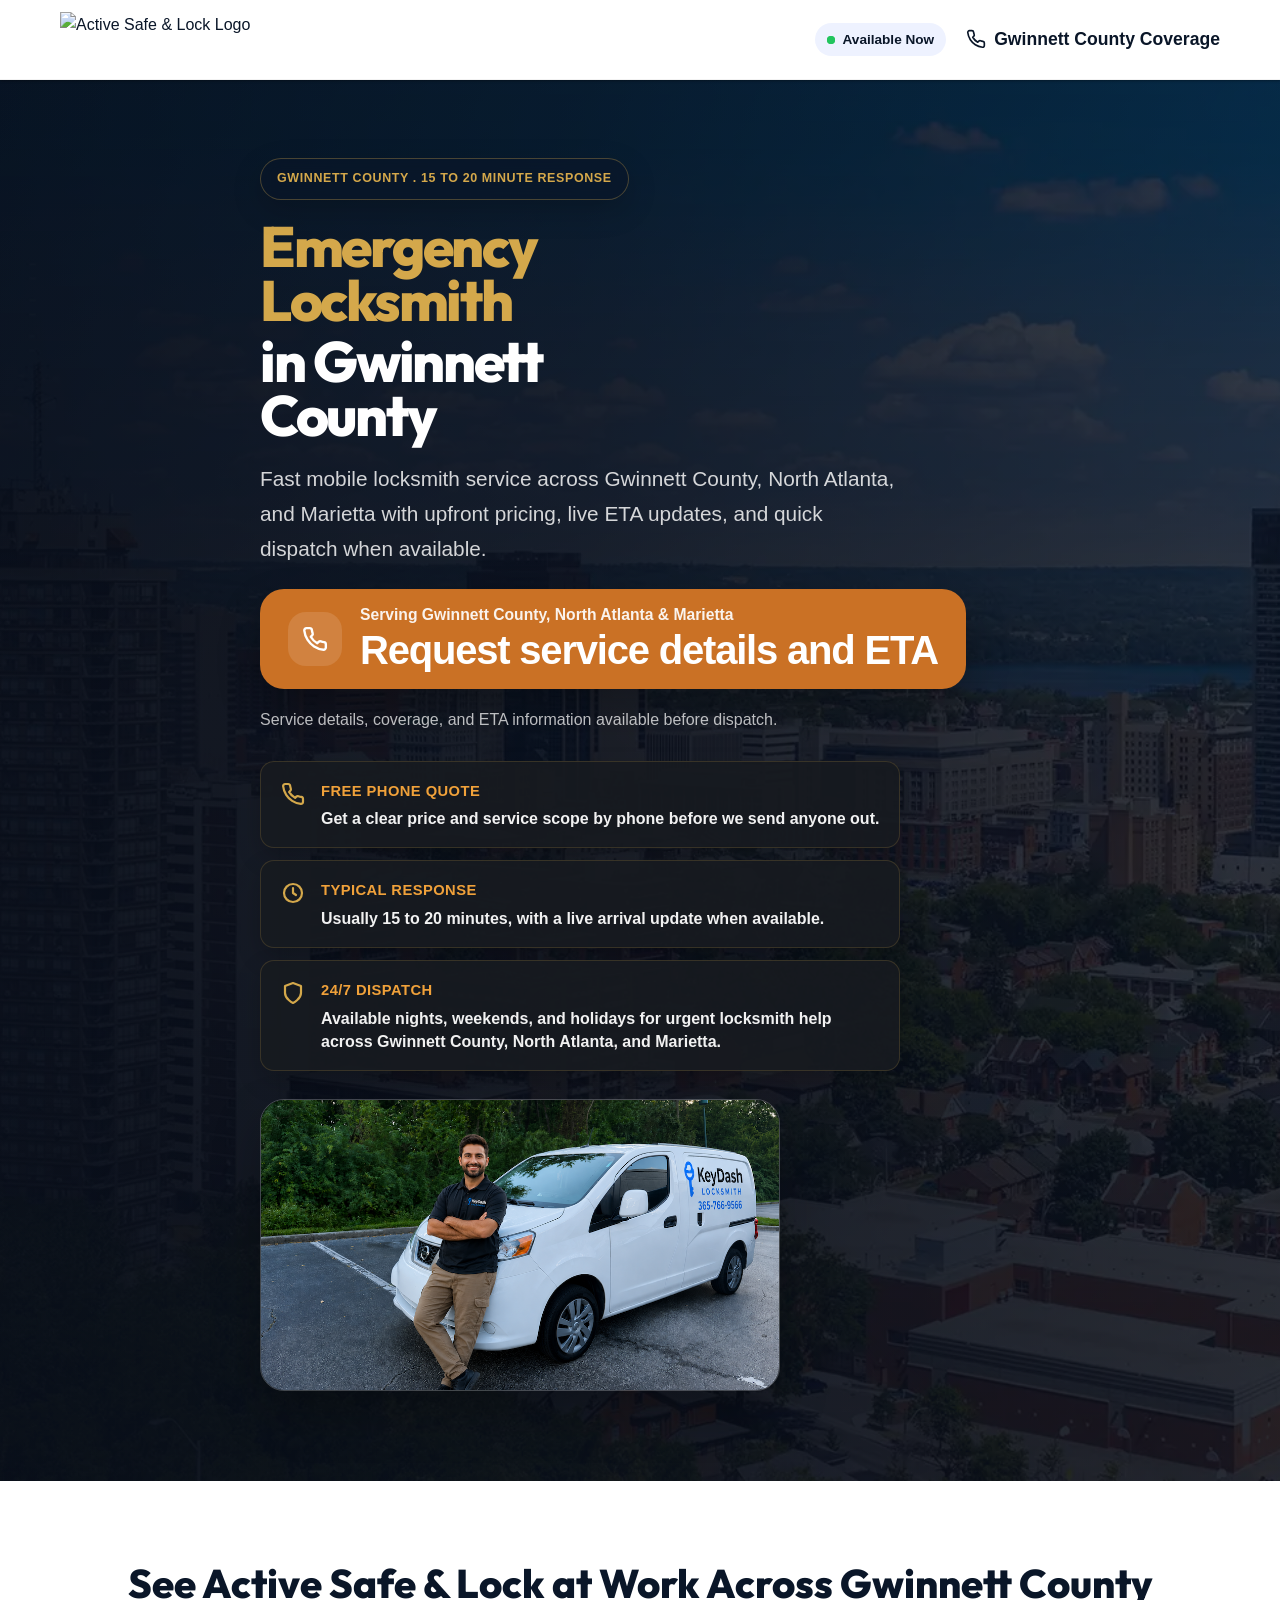
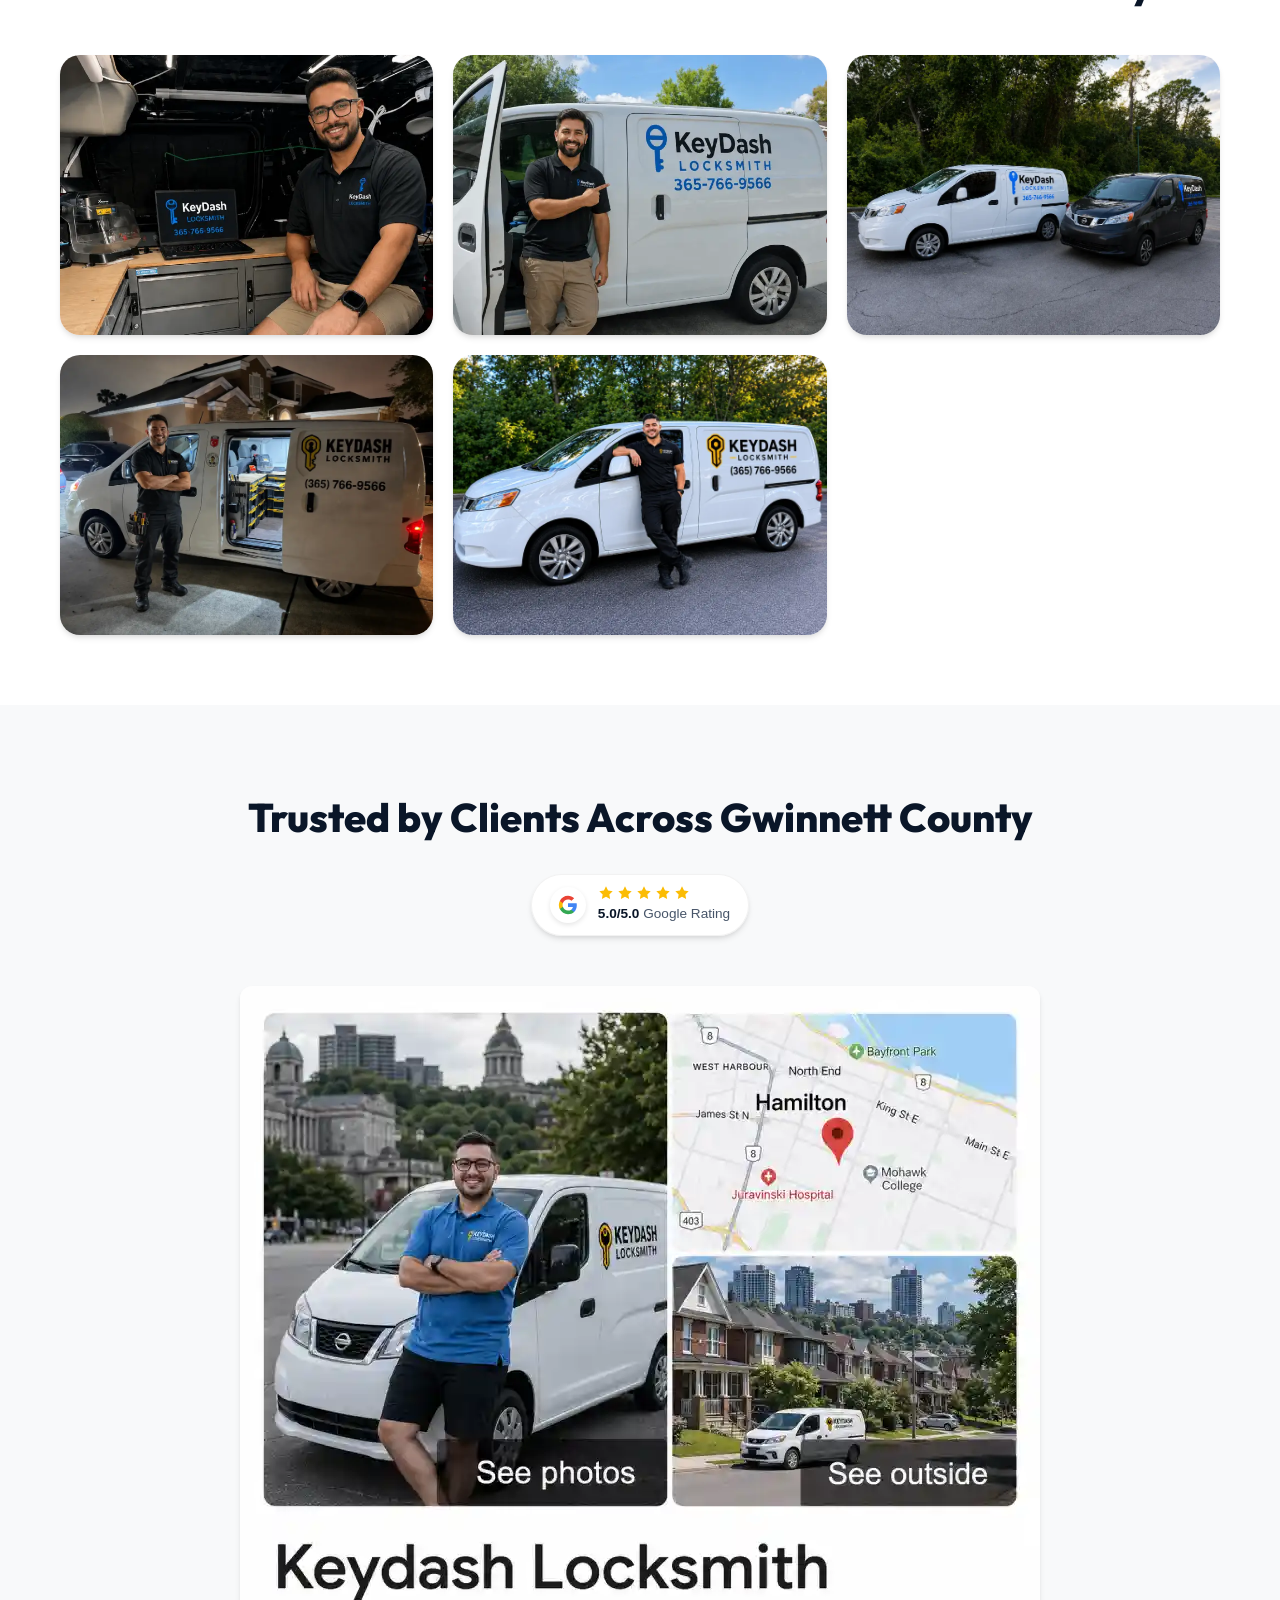
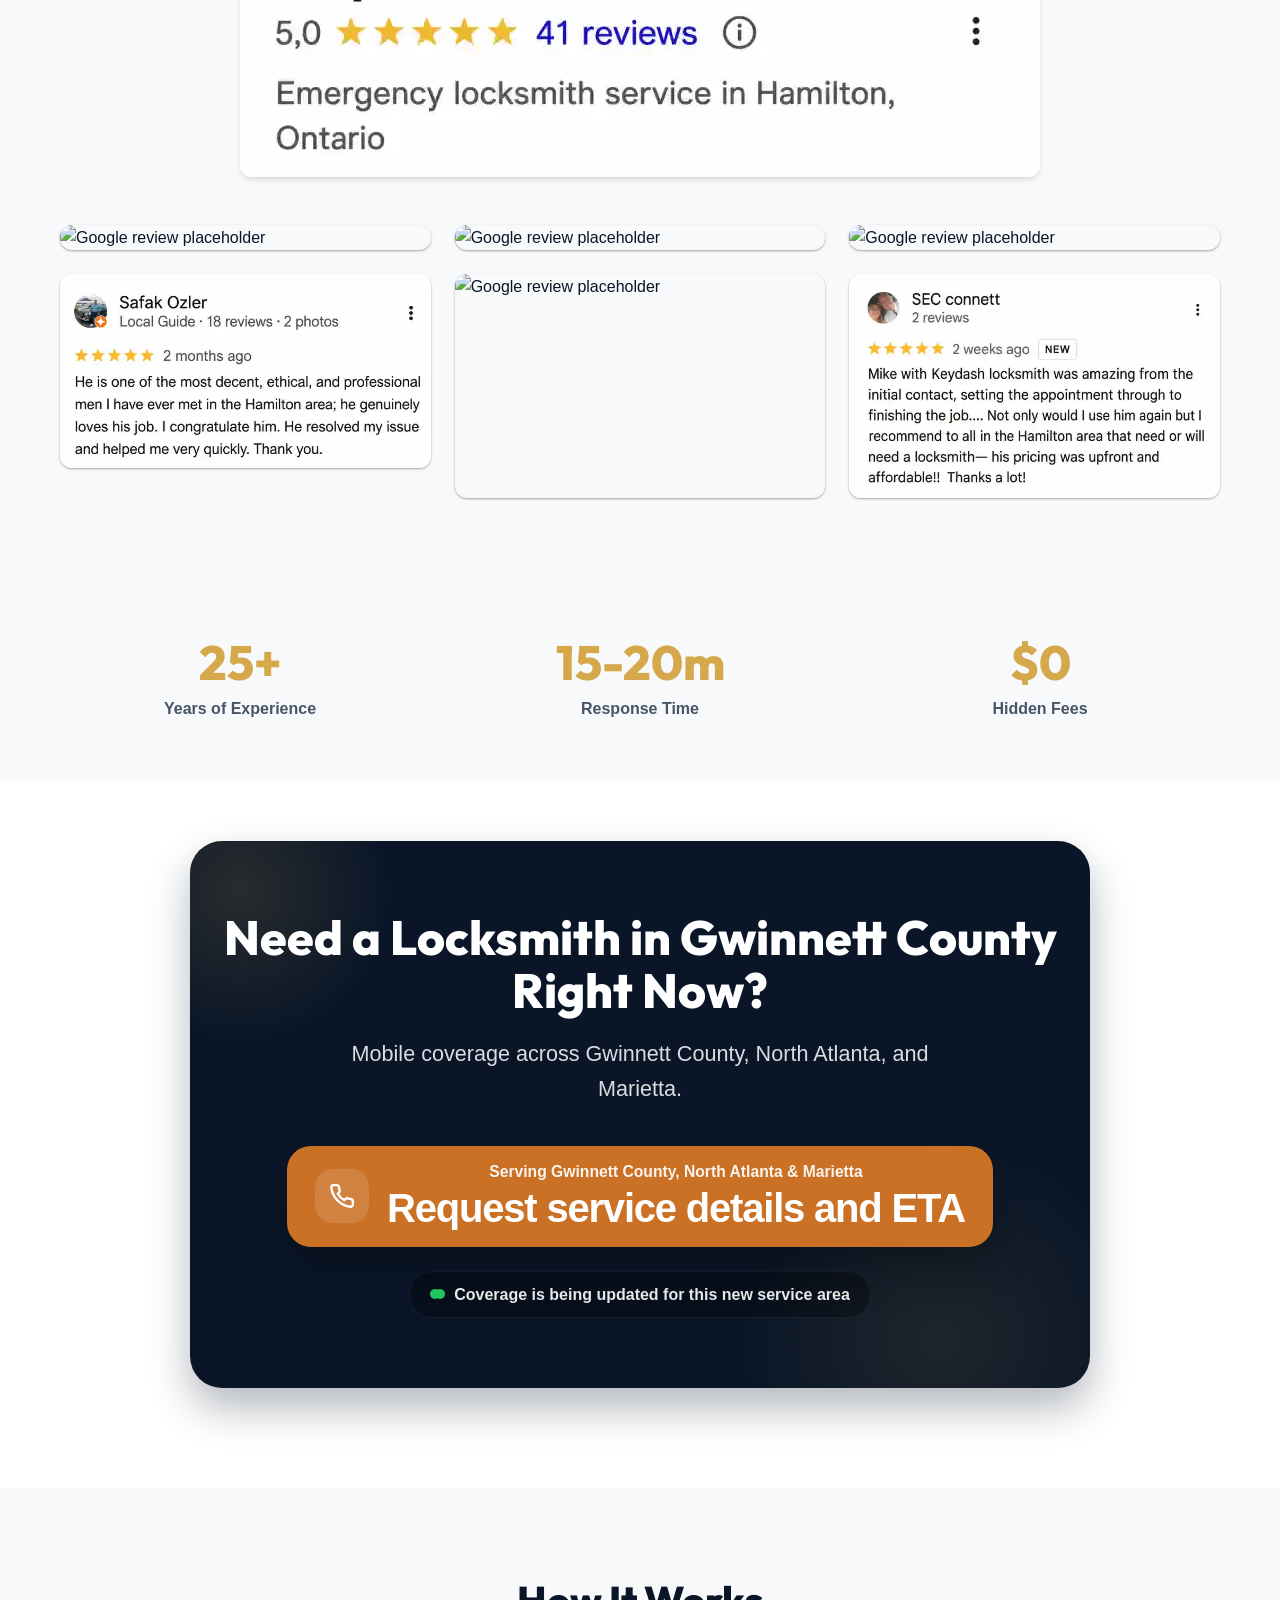
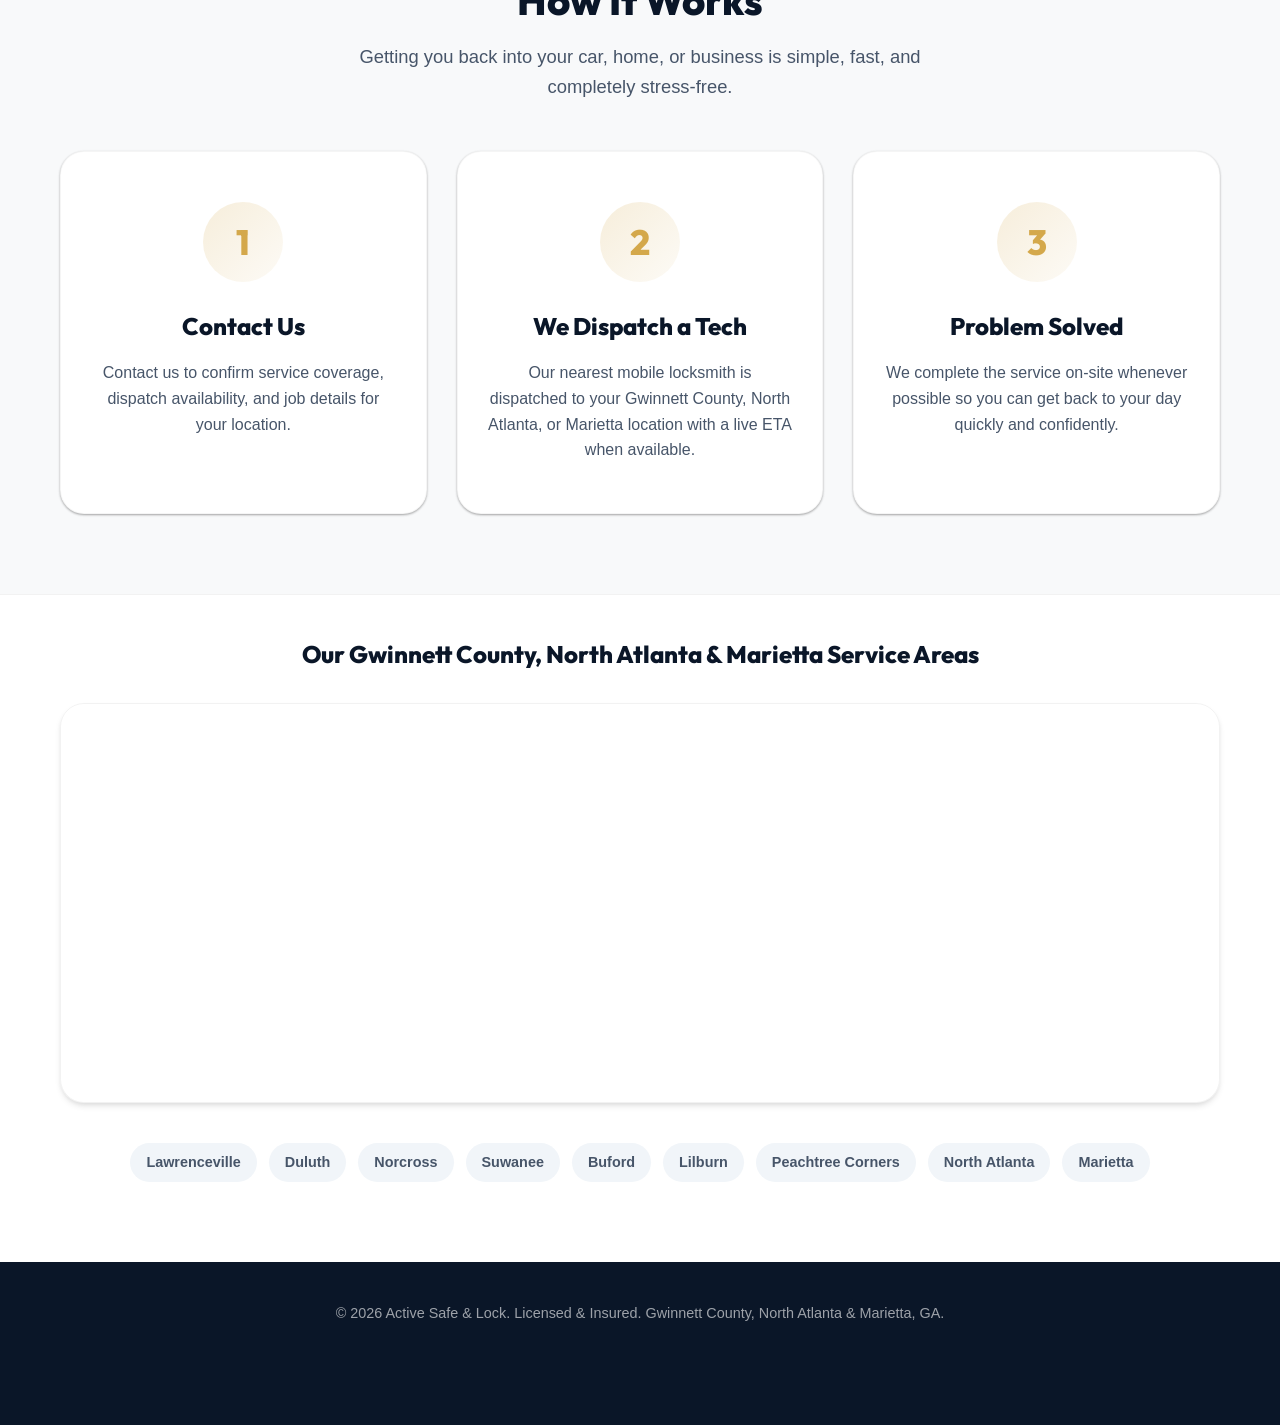
==== commit 741c5e02: "feat: rebrand site for active safe and lock" ====
--- a/index.html
+++ b/index.html
@@ -2,60 +2,36 @@
 <html lang="en">
 
 <head>
-<!-- Google Tag Manager -->
-<script>(function(w,d,s,l,i){w[l]=w[l]||[];w[l].push({'gtm.start':
-new Date().getTime(),event:'gtm.js'});var f=d.getElementsByTagName(s)[0],
-j=d.createElement(s),dl=l!='dataLayer'?'&l='+l:'';j.async=true;j.src=
-'https://www.googletagmanager.com/gtm.js?id='+i+dl;f.parentNode.insertBefore(j,f);
-})(window,document,'script','dataLayer','GTM-5M77ZGSC');</script>
-<!-- End Google Tag Manager -->
-<!-- Google tag (gtag.js) -->
-<script async src="https://www.googletagmanager.com/gtag/js?id=AW-16902794278"></script>
-<script>
-  window.dataLayer = window.dataLayer || [];
-  function gtag(){dataLayer.push(arguments);}
-  gtag('js', new Date());
-
-  gtag('config', 'AW-16902794278');
-</script>
-<script>
-  gtag('config', 'AW-18109923415/ufHiCMu3xLYcENeAvrtD', {
-    'phone_conversion_number': '(365) 766-9566'
-  });
-</script>
-    <meta charset="UTF-8">
+<meta charset="UTF-8">
     <meta name="viewport" content="width=device-width, initial-scale=1.0">
-    <title>24/7 Emergency Locksmith Hamilton, ON | 30 Min Response | KeyDash Locksmith</title>
-    <meta name="description"
-        content="Locked out in Hamilton? KeyDash Locksmith provides 24/7 emergency locksmith services. Home, car, and commercial lockouts with fast local dispatch. Call (365) 766-9566 now.">
+    <title>24/7 Locksmith Gwinnett County, GA | Active Safe & Lock</title>
+    <meta name="description" content="Active Safe & Lock provides mobile locksmith service across Gwinnett County, North Atlanta, and Marietta with fast dispatch for home, auto, and commercial lock issues.">
     <link rel="stylesheet" href="style.css">
     <link rel="preconnect" href="https://fonts.googleapis.com">
     <link rel="preconnect" href="https://fonts.gstatic.com" crossorigin>
     <link
         href="https://fonts.googleapis.com/css2?family=Inter:wght@400;500;600;700;800&family=Outfit:wght@400;600;700;800&display=swap"
         rel="stylesheet">
-    <script type="application/ld+json">
+        <script type="application/ld+json">
     {
       "@context": "https://schema.org",
-      "@type": "LocalBusiness",
-      "name": "KeyDash Locksmith",
-      "image": "keydashlogo.png",
+      "@type": "Locksmith",
+      "name": "Active Safe & Lock",
+      "image": "logo.png",
       "@id": "",
-      "url": "https://keydashlocksmith.ca",
-      "telephone": "+13657669566",
+      "url": "#",
       "priceRange": "$$",
+      "areaServed": [
+        "Gwinnett County, GA",
+        "North Atlanta, GA",
+        "Marietta, GA"
+      ],
       "address": {
         "@type": "PostalAddress",
-        "streetAddress": "Hamilton Service Area",
-        "addressLocality": "Hamilton",
-        "addressRegion": "ON",
-        "postalCode": "L8P 1A1",
-        "addressCountry": "CA"
-      },
-      "geo": {
-        "@type": "GeoCoordinates",
-        "latitude": 43.2557,
-        "longitude": -79.8711
+        "streetAddress": "Gwinnett County Service Area",
+        "addressLocality": "Lawrenceville",
+        "addressRegion": "GA",
+        "addressCountry": "US"
       },
       "openingHoursSpecification": {
         "@type": "OpeningHoursSpecification",
@@ -77,100 +53,78 @@
 </head>
 
 <body>
-<!-- Google Tag Manager (noscript) -->
-<noscript><iframe src="https://www.googletagmanager.com/ns.html?id=GTM-5M77ZGSC"
-height="0" width="0" style="display:none;visibility:hidden"></iframe></noscript>
-<!-- End Google Tag Manager (noscript) -->
-    <!-- Sticky Header -->
+<!-- Sticky Header -->
     <header class="sticky-header">
         <div class="container header-content">
             <div class="logo">
-                <img src="keydashlogo.png" alt="KeyDash Locksmith Logo" class="logo-img">
+                <img src="logo.png" alt="Active Safe & Lock Logo" class="logo-img">
             </div>
             <div class="header-right">
                 <div class="status-badge">
                     <span class="pulse-dot"></span>
                     Available Now
                 </div>
-                <a href="tel:365-766-9566" onclick="gtag('event', 'conversion', {'send_to': 'AW-18109923415/ufHiCMu3xLYcENeAvrtD'});" class="phone-link">
+                <a href="#service-areas" class="phone-link">
                     <svg class="phone-icon" viewBox="0 0 24 24" fill="none" stroke="currentColor" stroke-width="2"
                         stroke-linecap="round" stroke-linejoin="round">
                         <path
                             d="M22 16.92v3a2 2 0 0 1-2.18 2 19.79 19.79 0 0 1-8.63-3.07 19.5 19.5 0 0 1-6-6 19.79 19.79 0 0 1-3.07-8.67A2 2 0 0 1 4.11 2h3a2 2 0 0 1 2 1.72 12.84 12.84 0 0 0 .7 2.81 2 2 0 0 1-.45 2.11L8.09 9.91a16 16 0 0 0 6 6l1.27-1.27a2 2 0 0 1 2.11-.45 12.84 12.84 0 0 0 2.81.7A2 2 0 0 1 22 16.92z">
                         </path>
-                    </svg>
-                    (365) 766-9566
-                </a>
+                    </svg>Gwinnett County Coverage</a>
             </div>
         </div>
     </header>
 
     <main>
         <!-- Hero Section -->
-        <section class="hero-v2">
+        <section class="hero-v2 landing-hero">
             <div class="hero-overlay"></div>
-            <img src="Hamilton-Ont-1.webp" alt="Hamilton city skyline" class="hero-bg-img">
+            <img src="Hamilton-Ont-1.webp" alt="Gwinnett County locksmith service area" class="hero-bg-img">
             <div class="container hero-container">
                 <div class="hero-content">
-                    <h1>Locked Out in <span class="accent vibrate-text">Hamilton</span>? KeyDash Arrives in <span class="highlight">15 to 20 Minutes</span></h1>
-                    <ul class="hero-subtext" style="list-style: none; padding: 0; text-align: left;">
-                        <li style="display: flex; align-items: center; gap: 10px; margin-bottom: 12px; text-align: left;">
-                            <svg width="24" height="24" viewBox="0 0 24 24" fill="none" stroke="var(--accent)" stroke-width="3" stroke-linecap="round" stroke-linejoin="round" style="flex-shrink: 0;"><polyline points="20 6 9 17 4 12"></polyline></svg>
-                            Locksmith near you (we're there in 15 to 20 minutes)
+                    <div class="landing-label">
+                        Gwinnett County . 15 to 20 Minute Response
+                    </div>
+                    <h1><span class="landing-highlight">Emergency Locksmith</span><span class="landing-title-break">in Gwinnett County</span></h1>
+                    <p class="landing-lead">Fast mobile locksmith service across Gwinnett County, North Atlanta, and Marietta with upfront pricing, live ETA updates, and quick dispatch when available.</p>
+                    <div class="landing-cta-group">
+                        <a href="#service-areas" class="landing-callout">
+                            <span class="landing-callout-icon">
+                                <svg class="ring-animation" width="26" height="26" viewBox="0 0 24 24" fill="none" stroke="currentColor" stroke-width="2.2" stroke-linecap="round" stroke-linejoin="round"><path d="M22 16.92v3a2 2 0 0 1-2.18 2 19.79 19.79 0 0 1-8.63-3.07 19.5 19.5 0 0 1-6-6 19.79 19.79 0 0 1-3.07-8.67A2 2 0 0 1 4.11 2h3a2 2 0 0 1 2 1.72 12.84 12.84 0 0 0 .7 2.81 2 2 0 0 1-.45 2.11L8.09 9.91a16 16 0 0 0 6 6l1.27-1.27a2 2 0 0 1 2.11-.45 12.84 12.84 0 0 0 2.81.7A2 2 0 0 1 22 16.92z"></path></svg>
+                            </span>
+                            <span class="landing-callout-copy">
+                                <strong>Serving Gwinnett County, North Atlanta & Marietta</strong>
+                                <span>Request service details and ETA</span>
+                            </span>
+                        </a>
+                        <p class="landing-note">Service details, coverage, and ETA information available before dispatch.</p>
+                    </div>
+                    <ul class="landing-points">
+                        <li>
+                            <span class="landing-check"><svg class="ring-animation" width="24" height="24" viewBox="0 0 24 24" fill="none" stroke="currentColor" stroke-width="2.2" stroke-linecap="round" stroke-linejoin="round"><path d="M22 16.92v3a2 2 0 0 1-2.18 2 19.79 19.79 0 0 1-8.63-3.07 19.5 19.5 0 0 1-6-6 19.79 19.79 0 0 1-3.07-8.67A2 2 0 0 1 4.11 2h3a2 2 0 0 1 2 1.72 12.84 12.84 0 0 0 .7 2.81 2 2 0 0 1-.45 2.11L8.09 9.91a16 16 0 0 0 6 6l1.27-1.27a2 2 0 0 1 2.11-.45 12.84 12.84 0 0 0 2.81.7A2 2 0 0 1 22 16.92z"></path></svg></span>
+                            <span class="landing-point-copy">
+                                <span class="landing-point-kicker">Free Phone Quote</span>
+                                <strong>Get a clear price and service scope by phone before we send anyone out.</strong>
+                            </span>
                         </li>
-                        <li style="display: flex; align-items: center; gap: 10px; margin-bottom: 12px; text-align: left;">
-                            <svg width="24" height="24" viewBox="0 0 24 24" fill="none" stroke="var(--accent)" stroke-width="3" stroke-linecap="round" stroke-linejoin="round" style="flex-shrink: 0;"><polyline points="20 6 9 17 4 12"></polyline></svg>
-                            All 5-star reviews on Google
+                        <li>
+                            <span class="landing-check"><svg width="24" height="24" viewBox="0 0 24 24" fill="none" stroke="currentColor" stroke-width="2.2" stroke-linecap="round" stroke-linejoin="round"><circle cx="12" cy="12" r="9"></circle><path d="M12 7v5l3 2"></path></svg></span>
+                            <span class="landing-point-copy">
+                                <span class="landing-point-kicker">Typical Response</span>
+                                <strong>Usually 15 to 20 minutes, with a live arrival update when available.</strong>
+                            </span>
                         </li>
-                        <li style="display: flex; align-items: center; gap: 10px; text-align: left;">
-                            <svg width="24" height="24" viewBox="0 0 24 24" fill="none" stroke="var(--accent)" stroke-width="3" stroke-linecap="round" stroke-linejoin="round" style="flex-shrink: 0;"><polyline points="20 6 9 17 4 12"></polyline></svg>
-                            Serving Hamilton and nearby communities
+                        <li>
+                            <span class="landing-check"><svg width="24" height="24" viewBox="0 0 24 24" fill="none" stroke="currentColor" stroke-width="2.2" stroke-linecap="round" stroke-linejoin="round"><path d="M12 22s8-4 8-10V5l-8-3-8 3v7c0 6 8 10 8 10z"></path></svg></span>
+                            <span class="landing-point-copy">
+                                <span class="landing-point-kicker">24/7 Dispatch</span>
+                                <strong>Available nights, weekends, and holidays for urgent locksmith help across Gwinnett County, North Atlanta, and Marietta.</strong>
+                            </span>
                         </li>
                     </ul>
-                    <a href="tel:365-766-9566" onclick="gtag('event', 'conversion', {'send_to': 'AW-18109923415/ufHiCMu3xLYcENeAvrtD'});" class="btn btn-primary btn-hero">
-                        <svg class="phone-icon ring-animation" viewBox="0 0 24 24" fill="none" stroke="currentColor"
-                            stroke-width="2" stroke-linecap="round" stroke-linejoin="round">
-                            <path
-                                d="M22 16.92v3a2 2 0 0 1-2.18 2 19.79 19.79 0 0 1-8.63-3.07 19.5 19.5 0 0 1-6-6 19.79 19.79 0 0 1-3.07-8.67A2 2 0 0 1 4.11 2h3a2 2 0 0 1 2 1.72 12.84 12.84 0 0 0 .7 2.81 2 2 0 0 1-.45 2.11L8.09 9.91a16 16 0 0 0 6 6l1.27-1.27a2 2 0 0 1 2.11-.45 12.84 12.84 0 0 0 2.81.7A2 2 0 0 1 22 16.92z">
-                            </path>
-                        </svg>
-                        Call (365) 766-9566 Now
-                    </a>
-                    
-                    <div style="margin-top: 24px;">
-                        <div style="display: inline-flex; align-items: center; gap: 12px; background: rgba(255, 255, 255, 0.95); padding: 10px 18px; border-radius: 50px; box-shadow: var(--shadow-md); border: 1px solid rgba(0,0,0,0.05);">
-                            <div style="width: 36px; height: 36px; background: #fff; border-radius: 50%; box-shadow: 0 2px 5px rgba(0,0,0,0.1); display: flex; align-items: center; justify-content: center; flex-shrink: 0;">
-                                <svg width="20" height="20" viewBox="0 0 24 24">
-                                  <path fill="#4285F4" d="M22.56 12.25c0-.78-.07-1.53-.2-2.25H12v4.26h5.92c-.26 1.37-1.04 2.53-2.21 3.31v2.77h3.57c2.08-1.92 3.28-4.74 3.28-8.09z"/>
-                                  <path fill="#34A853" d="M12 23c2.97 0 5.46-.98 7.28-2.66l-3.57-2.77c-.98.66-2.23 1.06-3.71 1.06-2.86 0-5.29-1.93-6.16-4.53H2.18v2.84C3.99 20.53 7.7 23 12 23z"/>
-                                  <path fill="#FBBC05" d="M5.84 14.09c-.22-.66-.35-1.36-.35-2.09s.13-1.43.35-2.09V7.07H2.18C1.43 8.55 1 10.22 1 12s.43 3.45 1.18 4.93l2.85-2.22.81-.62z"/>
-                                  <path fill="#EA4335" d="M12 5.38c1.62 0 3.06.56 4.21 1.64l3.15-3.15C17.45 2.09 14.97 1 12 1 7.7 1 3.99 3.47 2.18 7.07l3.66 2.84c.87-2.6 3.3-4.53 6.16-4.53z"/>
-                                </svg>
-                            </div>
-                            <div style="display: flex; flex-direction: column; align-items: flex-start; text-align: left;">
-                                <div style="display: flex; gap: 3px; color: #FBBC04;">
-                                    <svg width="16" height="16" viewBox="0 0 24 24" fill="currentColor"><path d="M12 2L15.09 8.26L22 9.27L17 14.14L18.18 21.02L12 17.77L5.82 21.02L7 14.14L2 9.27L8.91 8.26L12 2Z"/></svg>
-                                    <svg width="16" height="16" viewBox="0 0 24 24" fill="currentColor"><path d="M12 2L15.09 8.26L22 9.27L17 14.14L18.18 21.02L12 17.77L5.82 21.02L7 14.14L2 9.27L8.91 8.26L12 2Z"/></svg>
-                                    <svg width="16" height="16" viewBox="0 0 24 24" fill="currentColor"><path d="M12 2L15.09 8.26L22 9.27L17 14.14L18.18 21.02L12 17.77L5.82 21.02L7 14.14L2 9.27L8.91 8.26L12 2Z"/></svg>
-                                    <svg width="16" height="16" viewBox="0 0 24 24" fill="currentColor"><path d="M12 2L15.09 8.26L22 9.27L17 14.14L18.18 21.02L12 17.77L5.82 21.02L7 14.14L2 9.27L8.91 8.26L12 2Z"/></svg>
-                                    <svg width="16" height="16" viewBox="0 0 24 24" fill="currentColor"><path d="M12 2L15.09 8.26L22 9.27L17 14.14L18.18 21.02L12 17.77L5.82 21.02L7 14.14L2 9.27L8.91 8.26L12 2Z"/></svg>
-                                </div>
-                                <span style="font-size: 0.85rem; font-weight: 700; color: var(--text-main); margin-top: 2px;">5.0/5.0 <span style="font-weight: 500; color: var(--text-light);">Google Rating</span></span>
-                            </div>
-                        </div>
-                    </div>
-
-                    <div style="margin-top: 16px;">
-                        <div style="display: inline-flex; align-items: center; gap: 10px; background: rgba(255, 255, 255, 0.95); padding: 10px 20px; border-radius: 50px; box-shadow: var(--shadow-sm); border: 1px solid rgba(0,0,0,0.05);">
-                            <span class="pulse-dot" style="width: 10px; height: 10px;"></span>
-                            <span style="font-size: 0.95rem; font-weight: 700; color: var(--text-main);">Techs are available right now to dispatch</span>
-                        </div>
-                    </div>
-                    
-                    <div style="margin-top: 30px; border-radius: 12px; overflow: hidden; box-shadow: 0 10px 30px rgba(0,0,0,0.15); border: 3px solid rgba(255, 255, 255, 0.9); max-width: 480px;">
-                        <img src="keydash1.png" alt="KeyDash Locksmith Van and Technician" style="width: 100%; display: block; height: auto;">
-                    </div>
-
+                    <div class="landing-preview-card">
+                        <img src="keydash1.png" alt="Active Safe & Lock service team placeholder">
+                    </div>
                 </div>
             </div>
         </section>
@@ -179,24 +133,24 @@
         <section class="team-gallery" style="background: var(--white); padding: 70px 0;">
             <div class="container">
                 <div class="section-header" style="margin-bottom: 40px;">
-                    <h2>See the KeyDash Locksmith Team at Work Across Hamilton</h2>
+                    <h2>See Active Safe & Lock at Work Across Gwinnett County</h2>
                 </div>
                 <div class="team-grid">
 
                     <div class="team-item">
-                        <img src="keydash1.webp" alt="KeyDash locksmith technician inside service van" class="team-img" style="position: absolute; top: 0; left: 0; width: 100%; height: 100%; object-fit: cover; object-position: center 22%;">
-                    </div>
-                    <div class="team-item">
-                        <img src="keydash2.webp" alt="KeyDash locksmith beside branded service van" class="team-img" style="position: absolute; top: 0; left: 0; width: 100%; height: 100%; object-fit: cover;">
-                    </div>
-                    <div class="team-item">
-                        <img src="keydashhamilton.webp" alt="KeyDash locksmith fleet parked in Hamilton" class="team-img" style="position: absolute; top: 0; left: 0; width: 100%; height: 100%; object-fit: cover;">
-                    </div>
-                    <div class="team-item">
-                        <img src="keydashguy.webp" alt="KeyDash locksmith technician with service van at night" class="team-img" style="position: absolute; top: 0; left: 0; width: 100%; height: 100%; object-fit: cover;">
-                    </div>
-                    <div class="team-item">
-                        <img src="keydashlogoguy.webp" alt="KeyDash locksmith technician next to branded van" class="team-img" style="position: absolute; top: 0; left: 0; width: 100%; height: 100%; object-fit: cover;">
+                        <img src="keydash1.webp" alt="Active Safe & Lock team photo placeholder" class="team-img" style="position: absolute; top: 0; left: 0; width: 100%; height: 100%; object-fit: cover; object-position: center 22%;">
+                    </div>
+                    <div class="team-item">
+                        <img src="keydash2.webp" alt="Active Safe & Lock van photo placeholder" class="team-img" style="position: absolute; top: 0; left: 0; width: 100%; height: 100%; object-fit: cover;">
+                    </div>
+                    <div class="team-item">
+                        <img src="keydashhamilton.webp" alt="Active Safe & Lock fleet photo placeholder" class="team-img" style="position: absolute; top: 0; left: 0; width: 100%; height: 100%; object-fit: cover;">
+                    </div>
+                    <div class="team-item">
+                        <img src="keydashguy.webp" alt="Active Safe & Lock technician photo placeholder" class="team-img" style="position: absolute; top: 0; left: 0; width: 100%; height: 100%; object-fit: cover;">
+                    </div>
+                    <div class="team-item">
+                        <img src="keydashlogoguy.webp" alt="Active Safe & Lock branded vehicle placeholder" class="team-img" style="position: absolute; top: 0; left: 0; width: 100%; height: 100%; object-fit: cover;">
                     </div>
                 </div>
             </div>
@@ -206,7 +160,7 @@
         <section id="reviews" class="reviews">
             <div class="container">
                 <div class="section-header" style="display: flex; flex-direction: column; align-items: center;">
-                    <h2>Trusted by Happy Clients Across Hamilton</h2>
+                    <h2>Trusted by Clients Across Gwinnett County</h2>
                     <div style="display: inline-flex; align-items: center; gap: 12px; background: rgba(255, 255, 255, 0.95); padding: 10px 18px; border-radius: 50px; box-shadow: var(--shadow-md); border: 1px solid rgba(0,0,0,0.05); margin-top: 15px;">
                         <div style="width: 36px; height: 36px; background: #fff; border-radius: 50%; box-shadow: 0 2px 5px rgba(0,0,0,0.1); display: flex; align-items: center; justify-content: center; flex-shrink: 0;">
                             <svg width="20" height="20" viewBox="0 0 24 24">
@@ -230,16 +184,16 @@
                 </div>
                 
                 <div style="text-align: center; margin-bottom: 40px;">
-                    <img src="locksmithgbp.webp" alt="KeyDash Locksmith Google Business Profile" style="max-width: 100%; height: auto; border-radius: 12px; box-shadow: var(--shadow-md);">
+                    <img src="locksmithgbp.webp" alt="Google Business Profile placeholder" style="max-width: 100%; height: auto; border-radius: 12px; box-shadow: var(--shadow-md);">
                 </div>
 
                 <div style="display: grid; grid-template-columns: repeat(auto-fit, minmax(300px, 1fr)); gap: 24px;">
-                    <img src="Screenshot 2026-03-23 at 16.22.30.png" alt="Customer Review" style="width: 100%; height: auto; border-radius: 12px; box-shadow: var(--shadow-sm);">
-                    <img src="Screenshot 2026-03-23 at 16.22.37.png" alt="Customer Review" style="width: 100%; height: auto; border-radius: 12px; box-shadow: var(--shadow-sm);">
-                    <img src="Screenshot 2026-03-23 at 16.22.46.png" alt="Customer Review" style="width: 100%; height: auto; border-radius: 12px; box-shadow: var(--shadow-sm);">
-                    <img src="review2.webp" alt="Customer Review" style="width: 100%; height: auto; border-radius: 12px; box-shadow: var(--shadow-sm);">
-                    <img src="Screenshot 2026-03-23 at 16.23.09.png" alt="Customer Review" style="width: 100%; height: auto; border-radius: 12px; box-shadow: var(--shadow-sm);">
-                    <img src="reviewlocksmith.webp" alt="Customer Review" style="width: 100%; height: auto; border-radius: 12px; box-shadow: var(--shadow-sm);">
+                    <img src="Screenshot 2026-03-23 at 16.22.30.png" alt="Google review placeholder" style="width: 100%; height: auto; border-radius: 12px; box-shadow: var(--shadow-sm);">
+                    <img src="Screenshot 2026-03-23 at 16.22.37.png" alt="Google review placeholder" style="width: 100%; height: auto; border-radius: 12px; box-shadow: var(--shadow-sm);">
+                    <img src="Screenshot 2026-03-23 at 16.22.46.png" alt="Google review placeholder" style="width: 100%; height: auto; border-radius: 12px; box-shadow: var(--shadow-sm);">
+                    <img src="review2.webp" alt="Google review placeholder" style="width: 100%; height: auto; border-radius: 12px; box-shadow: var(--shadow-sm);">
+                    <img src="Screenshot 2026-03-23 at 16.23.09.png" alt="Google review placeholder" style="width: 100%; height: auto; border-radius: 12px; box-shadow: var(--shadow-sm);">
+                    <img src="reviewlocksmith.webp" alt="Google review placeholder" style="width: 100%; height: auto; border-radius: 12px; box-shadow: var(--shadow-sm);">
                 </div>
             </div>
         </section>
@@ -269,107 +223,103 @@
         <section class="final-cta" style="padding: 60px 20px 100px;">
             <div class="container" style="background: var(--primary); border-radius: 32px; padding: 70px 30px; text-align: center; box-shadow: 0 20px 40px rgba(10, 22, 40, 0.3); position: relative; overflow: hidden; max-width: 900px; margin: 0 auto;">
                 
-                <!-- Decorative background elements -->
                 <div style="position: absolute; top: -100px; left: -100px; width: 300px; height: 300px; background: radial-gradient(circle, rgba(212, 168, 75, 0.15) 0%, transparent 70%); border-radius: 50%; pointer-events: none;"></div>
                 <div style="position: absolute; bottom: -150px; right: -50px; width: 400px; height: 400px; background: radial-gradient(circle, rgba(212, 168, 75, 0.1) 0%, transparent 70%); border-radius: 50%; pointer-events: none;"></div>
                 
-                <h2 style="color: var(--white); position: relative; z-index: 2; line-height: 1.1;">Need a Locksmith in Hamilton Right Now?</h2>
-                <p style="color: rgba(255, 255, 255, 0.85); position: relative; z-index: 2; max-width: 600px; margin: 0 auto 40px auto; font-size: 1.35rem;">Fast local dispatch across Hamilton and nearby areas.</p>
+                <h2 style="color: var(--white); position: relative; z-index: 2; line-height: 1.1;">Need a Locksmith in Gwinnett County Right Now?</h2>
+                <p style="color: rgba(255, 255, 255, 0.85); position: relative; z-index: 2; max-width: 600px; margin: 0 auto 40px auto; font-size: 1.35rem;">Mobile coverage across Gwinnett County, North Atlanta, and Marietta.</p>
                 
                 <div style="position: relative; z-index: 2; display: flex; flex-direction: column; align-items: center; gap: 24px;">
-                    <a href="tel:365-766-9566" onclick="gtag('event', 'conversion', {'send_to': 'AW-18109923415/ufHiCMu3xLYcENeAvrtD'});" class="btn btn-primary btn-large" style="padding: 22px 50px; border-radius: 50px; display: inline-flex; align-items: center; gap: 16px; box-shadow: 0 10px 30px rgba(212, 168, 75, 0.4); font-size: 1.35rem;">
-                        <svg class="phone-icon ring-animation" viewBox="0 0 24 24" fill="none" stroke="currentColor"
-                            stroke-width="2" stroke-linecap="round" stroke-linejoin="round" style="width: 28px; height: 28px;">
-                            <path
-                                d="M22 16.92v3a2 2 0 0 1-2.18 2 19.79 19.79 0 0 1-8.63-3.07 19.5 19.5 0 0 1-6-6 19.79 19.79 0 0 1-3.07-8.67A2 2 0 0 1 4.11 2h3a2 2 0 0 1 2 1.72 12.84 12.84 0 0 0 .7 2.81 2 2 0 0 1-.45 2.11L8.09 9.91a16 16 0 0 0 6 6l1.27-1.27a2 2 0 0 1 2.11-.45 12.84 12.84 0 0 0 2.81.7A2 2 0 0 1 22 16.92z">
-                            </path>
-                        </svg>
-                        Call Now: (365) 766-9566
+                    <a href="#service-areas" class="landing-final-cta-button">
+                        <span class="landing-callout-icon">
+                            <svg class="ring-animation" width="26" height="26" viewBox="0 0 24 24" fill="none" stroke="currentColor" stroke-width="2.2" stroke-linecap="round" stroke-linejoin="round"><path d="M22 16.92v3a2 2 0 0 1-2.18 2 19.79 19.79 0 0 1-8.63-3.07 19.5 19.5 0 0 1-6-6 19.79 19.79 0 0 1-3.07-8.67A2 2 0 0 1 4.11 2h3a2 2 0 0 1 2 1.72 12.84 12.84 0 0 0 .7 2.81 2 2 0 0 1-.45 2.11L8.09 9.91a16 16 0 0 0 6 6l1.27-1.27a2 2 0 0 1 2.11-.45 12.84 12.84 0 0 0 2.81.7A2 2 0 0 1 22 16.92z"></path></svg>
+                        </span>
+                        <span class="landing-callout-copy">
+                            <strong>Serving Gwinnett County, North Atlanta & Marietta</strong>
+                            <span>Request service details and ETA</span>
+                        </span>
                     </a>
                     
                     <div style="display: flex; align-items: center; gap: 10px; background: rgba(0, 0, 0, 0.3); padding: 10px 20px; border-radius: 50px; border: 1px solid rgba(255,255,255,0.05);">
                         <span class="pulse-dot" style="width: 10px; height: 10px; margin-right: 4px;"></span>
-                        <span style="font-size: 1rem; font-weight: 600; color: rgba(255, 255, 255, 0.9);">Techs are available right now to dispatch</span>
+                        <span style="font-size: 1rem; font-weight: 600; color: rgba(255, 255, 255, 0.9);">Coverage is being updated for this new service area</span>
                     </div>
                 </div>
             </div>
         </section>
 
         <!-- Our Process Section -->
-        <section class="process" style="padding: 80px 0; background: var(--bg-light);">
+        <section class="process landing-process">
             <div class="container">
-                <div class="section-header" style="text-align: center; margin-bottom: 60px;">
-                    <h2 style="font-size: 2.8rem; color: var(--primary);">How It Works</h2>
-                    <p style="color: var(--text-light); font-size: 1.15rem; max-width: 600px; margin: 10px auto 0;">Getting you back into your car or home is simple, fast, and completely stress-free.</p>
-                </div>
-                
-                <div style="display: grid; grid-template-columns: repeat(auto-fit, minmax(300px, 1fr)); gap: 30px; position: relative;">
-                    <!-- Process Step 1 -->
-                    <div style="background: var(--white); padding: 50px 30px; border-radius: 24px; text-align: center; box-shadow: var(--shadow-sm); border: 1px solid rgba(0,0,0,0.04); transition: transform 0.3s ease;">
-                        <div style="width: 80px; height: 80px; background: linear-gradient(135deg, rgba(212, 168, 75, 0.2), rgba(212, 168, 75, 0.05)); color: var(--accent); border-radius: 50%; display: flex; align-items: center; justify-content: center; font-size: 2.2rem; margin: 0 auto 25px; font-weight: 800; font-family: 'Outfit', sans-serif;">1</div>
-                        <h3 style="font-size: 1.5rem; margin-bottom: 15px; color: var(--primary);">Call Us</h3>
-                        <p style="color: var(--text-light); line-height: 1.6;">Contact us 24/7. We answer immediately, grab your exact location, and provide a transparent upfront quote.</p>
-                    </div>
-                    
-                    <!-- Process Step 2 -->
-                    <div style="background: var(--white); padding: 50px 30px; border-radius: 24px; text-align: center; box-shadow: var(--shadow-sm); border: 1px solid rgba(0,0,0,0.04); transition: transform 0.3s ease;">
-                        <div style="width: 80px; height: 80px; background: linear-gradient(135deg, rgba(212, 168, 75, 0.2), rgba(212, 168, 75, 0.05)); color: var(--accent); border-radius: 50%; display: flex; align-items: center; justify-content: center; font-size: 2.2rem; margin: 0 auto 25px; font-weight: 800; font-family: 'Outfit', sans-serif;">2</div>
-                        <h3 style="font-size: 1.5rem; margin-bottom: 15px; color: var(--primary);">We Dispatch a Tech</h3>
-                        <p style="color: var(--text-light); line-height: 1.6;">Our nearest mobile locksmith is dispatched instantly to your Hamilton location, arriving in 15 to 20 minutes.</p>
-                    </div>
-                    
-                    <!-- Process Step 3 -->
-                    <div style="background: var(--white); padding: 50px 30px; border-radius: 24px; text-align: center; box-shadow: var(--shadow-sm); border: 1px solid rgba(0,0,0,0.04); transition: transform 0.3s ease;">
-                        <div style="width: 80px; height: 80px; background: linear-gradient(135deg, rgba(212, 168, 75, 0.2), rgba(212, 168, 75, 0.05)); color: var(--accent); border-radius: 50%; display: flex; align-items: center; justify-content: center; font-size: 2.2rem; margin: 0 auto 25px; font-weight: 800; font-family: 'Outfit', sans-serif;">3</div>
-                        <h3 style="font-size: 1.5rem; margin-bottom: 15px; color: var(--primary);">Problem Solved</h3>
-                        <p style="color: var(--text-light); line-height: 1.6;">We unlock your door or program your new key on the spot. Payment is simple, and you're back on your way!</p>
+                <div class="section-header landing-process-header">
+                    <h2 class="landing-process-title">How It Works</h2>
+                    <p class="landing-process-subtitle">Getting you back into your car, home, or business is simple, fast, and completely stress-free.</p>
+                </div>
+                
+                <div class="landing-process-grid">
+                    <div class="landing-process-card">
+                        <div class="landing-process-step">1</div>
+                        <h3>Contact Us</h3>
+                        <p>Contact us to confirm service coverage, dispatch availability, and job details for your location.</p>
+                    </div>
+
+                    <div class="landing-process-card">
+                        <div class="landing-process-step">2</div>
+                        <h3>We Dispatch a Tech</h3>
+                        <p>Our nearest mobile locksmith is dispatched to your Gwinnett County, North Atlanta, or Marietta location with a live ETA when available.</p>
+                    </div>
+
+                    <div class="landing-process-card">
+                        <div class="landing-process-step">3</div>
+                        <h3>Problem Solved</h3>
+                        <p>We complete the service on-site whenever possible so you can get back to your day quickly and confidently.</p>
                     </div>
                 </div>
             </div>
         </section>
 
         <!-- Service Area Tags -->
-        <section class="service-areas">
+                <section id="service-areas" class="service-areas">
             <div class="container">
-                <h3>Our Hamilton Service Areas</h3>
+                <h3>Our Gwinnett County, North Atlanta & Marietta Service Areas</h3>
                 <div class="map-container">
                     <iframe
-                        src="https://www.google.com/maps/embed?pb=!1m18!1m12!1m3!1d185954.92503801643!2d-80.09795500265821!3d43.260942144220856!2m3!1f0!2f0!3f0!3m2!1i1024!2i768!4f13.1!3m3!1m2!1s0x882c986c27de778f%3A0x2b6aee56d8df0e21!2sHamilton%2C%20ON%2C%20Canada!5e0!3m2!1sen!2sua!4v1780235358555!5m2!1sen!2sua"
+                        src="https://www.google.com/maps?q=Gwinnett+County,+GA&output=embed"
                         width="400" height="300" style="border:0;"
                         allowfullscreen="" loading="lazy" referrerpolicy="no-referrer-when-downgrade">
                     </iframe>
                 </div>
                 <div class="tags">
-                    <span class="tag">Downtown Hamilton</span>
-                    <span class="tag">Ancaster</span>
-                    <span class="tag">Dundas</span>
-                    <span class="tag">Stoney Creek</span>
-                    <span class="tag">Waterdown</span>
-                    <span class="tag">Westdale</span>
-                    <span class="tag">Mountain</span>
-                    <span class="tag">Binbrook</span>
-                    <span class="tag">Flamborough</span>
+                    <span class="tag">Lawrenceville</span>
+                    <span class="tag">Duluth</span>
+                    <span class="tag">Norcross</span>
+                    <span class="tag">Suwanee</span>
+                    <span class="tag">Buford</span>
+                    <span class="tag">Lilburn</span>
+                    <span class="tag">Peachtree Corners</span>
+                    <span class="tag">North Atlanta</span>
+                    <span class="tag">Marietta</span>
                 </div>
             </div>
         </section>
     </main>
 
-    <footer>
+        <footer>
         <div class="container">
-            <p>&copy; 2026 KeyDash Locksmith. Licensed & Insured. Hamilton, ON.</p>
+            <p>&copy; 2026 Active Safe & Lock. Licensed & Insured. Gwinnett County, North Atlanta & Marietta, GA.</p>
         </div>
     </footer>
 
     <!-- Mobile Sticky CTA Bar -->
     <div class="mobile-cta-bar">
-        <a href="tel:365-766-9566" onclick="gtag('event', 'conversion', {'send_to': 'AW-18109923415/ufHiCMu3xLYcENeAvrtD'});" class="btn btn-primary btn-full">
+        <a href="#service-areas" class="btn btn-primary btn-full">
             <svg class="phone-icon ring-animation" viewBox="0 0 24 24" fill="none" stroke="currentColor"
                 stroke-width="2" stroke-linecap="round" stroke-linejoin="round">
                 <path
                     d="M22 16.92v3a2 2 0 0 1-2.18 2 19.79 19.79 0 0 1-8.63-3.07 19.5 19.5 0 0 1-6-6 19.79 19.79 0 0 1-3.07-8.67A2 2 0 0 1 4.11 2h3a2 2 0 0 1 2 1.72 12.84 12.84 0 0 0 .7 2.81 2 2 0 0 1-.45 2.11L8.09 9.91a16 16 0 0 0 6 6l1.27-1.27a2 2 0 0 1 2.11-.45 12.84 12.84 0 0 0 2.81.7A2 2 0 0 1 22 16.92z">
                 </path>
             </svg>
-            Call (365) 766-9566
+            View Service Areas
         </a>
     </div>
 
--- a/style.css
+++ b/style.css
@@ -291,6 +291,263 @@
     padding: 18px 40px;
 }
 
+.landing-hero {
+    min-height: 760px;
+    padding: 78px 0 90px;
+}
+
+.landing-hero .hero-overlay {
+    background:
+        linear-gradient(180deg, rgba(8, 14, 26, 0.52) 0%, rgba(8, 14, 26, 0.72) 100%),
+        linear-gradient(90deg, rgba(8, 14, 26, 0.9) 0%, rgba(8, 14, 26, 0.78) 45%, rgba(8, 14, 26, 0.52) 100%);
+}
+
+.landing-hero .hero-content {
+    max-width: 760px;
+    color: var(--white);
+}
+
+.landing-label {
+    display: inline-flex;
+    align-items: center;
+    gap: 10px;
+    padding: 10px 16px;
+    border-radius: 999px;
+    border: 1px solid rgba(212, 168, 75, 0.32);
+    background: rgba(10, 22, 40, 0.58);
+    box-shadow: 0 10px 30px rgba(0, 0, 0, 0.18);
+    color: var(--accent);
+    font-size: 0.78rem;
+    font-weight: 800;
+    letter-spacing: 0.05em;
+    text-transform: uppercase;
+    backdrop-filter: blur(8px);
+}
+
+.landing-hero h1 {
+    max-width: 11ch;
+    margin: 20px 0 18px;
+    font-size: clamp(2.3rem, 4.7vw, 3.55rem);
+    line-height: 0.95;
+    color: var(--white);
+    letter-spacing: -0.04em;
+}
+
+.landing-highlight {
+    color: var(--accent);
+}
+
+.landing-title-break {
+    display: block;
+    margin-top: 0.12em;
+}
+
+.landing-lead {
+    max-width: 640px;
+    font-size: 1.3rem;
+    line-height: 1.7;
+    color: rgba(255, 255, 255, 0.82);
+}
+
+.landing-cta-group {
+    display: flex;
+    flex-wrap: wrap;
+    align-items: center;
+    gap: 18px;
+    margin-top: 22px;
+}
+
+.landing-callout,
+.landing-final-cta-button {
+    display: inline-flex;
+    align-items: center;
+    gap: 18px;
+    min-width: min(100%, 590px);
+    padding: 18px 28px;
+    border-radius: 24px;
+    background: #ca7125;
+    color: var(--white);
+    text-decoration: none;
+    box-shadow: 0 20px 40px rgba(0, 0, 0, 0.28);
+    transition: transform 0.25s ease, box-shadow 0.25s ease, background 0.25s ease;
+}
+
+.landing-callout:hover,
+.landing-final-cta-button:hover {
+    transform: translateY(-2px);
+    background: #bb6821;
+    box-shadow: 0 24px 44px rgba(0, 0, 0, 0.32);
+}
+
+.landing-callout-icon {
+    display: inline-flex;
+    align-items: center;
+    justify-content: center;
+    width: 54px;
+    height: 54px;
+    border-radius: 18px;
+    background: rgba(255, 255, 255, 0.12);
+    flex-shrink: 0;
+}
+
+.landing-callout-copy {
+    display: flex;
+    flex-direction: column;
+    line-height: 1.05;
+}
+
+.landing-callout-copy strong {
+    font-size: 0.98rem;
+    font-weight: 700;
+    opacity: 0.92;
+}
+
+.landing-callout-copy span {
+    margin-top: 6px;
+    font-size: clamp(1.8rem, 4vw, 2.5rem);
+    font-weight: 800;
+    letter-spacing: -0.03em;
+}
+
+.landing-note {
+    color: rgba(255, 255, 255, 0.72);
+    font-size: 1rem;
+    line-height: 1.6;
+}
+
+.landing-points {
+    display: grid;
+    grid-template-columns: 1fr;
+    gap: 12px;
+    margin: 28px 0 0;
+    padding: 0;
+    list-style: none;
+    max-width: 640px;
+}
+
+.landing-points li {
+    display: flex;
+    align-items: flex-start;
+    gap: 14px;
+    padding: 18px 18px 17px;
+    border-radius: 14px;
+    background: rgba(23, 27, 32, 0.92);
+    border: 1px solid rgba(212, 168, 75, 0.18);
+    color: rgba(255, 255, 255, 0.9);
+    box-shadow: 0 10px 24px rgba(0, 0, 0, 0.2);
+}
+
+.landing-check {
+    display: inline-flex;
+    align-items: center;
+    justify-content: center;
+    width: 28px;
+    height: 28px;
+    color: var(--accent);
+    flex-shrink: 0;
+}
+
+.landing-point-copy {
+    display: flex;
+    flex-direction: column;
+    gap: 4px;
+    text-align: left;
+}
+
+.landing-point-kicker {
+    color: #f0a13a;
+    font-size: 0.92rem;
+    font-weight: 800;
+    letter-spacing: 0.03em;
+    text-transform: uppercase;
+}
+
+.landing-point-copy strong {
+    font-size: 1rem;
+    font-weight: 600;
+    line-height: 1.45;
+    color: rgba(255, 255, 255, 0.94);
+}
+
+.landing-preview-card {
+    margin-top: 28px;
+    max-width: 520px;
+    overflow: hidden;
+    border-radius: 24px;
+    border: 1px solid rgba(255, 255, 255, 0.22);
+    box-shadow: 0 22px 48px rgba(0, 0, 0, 0.26);
+}
+
+.landing-preview-card img {
+    display: block;
+    width: 100%;
+    height: auto;
+}
+
+.landing-process {
+    padding: 80px 0;
+    background: var(--bg-light);
+}
+
+.landing-process-header {
+    text-align: center;
+    margin-bottom: 60px;
+}
+
+.landing-process-title {
+    font-size: 2.8rem;
+    color: var(--primary);
+}
+
+.landing-process-subtitle {
+    color: var(--text-light);
+    font-size: 1.15rem;
+    max-width: 600px;
+    margin: 10px auto 0;
+}
+
+.landing-process-grid {
+    display: grid;
+    grid-template-columns: repeat(auto-fit, minmax(300px, 1fr));
+    gap: 30px;
+    position: relative;
+}
+
+.landing-process-card {
+    background: var(--white);
+    padding: 50px 30px;
+    border-radius: 24px;
+    text-align: center;
+    box-shadow: var(--shadow-sm);
+    border: 1px solid rgba(0, 0, 0, 0.04);
+}
+
+.landing-process-step {
+    width: 80px;
+    height: 80px;
+    background: linear-gradient(135deg, rgba(212, 168, 75, 0.2), rgba(212, 168, 75, 0.05));
+    color: var(--accent);
+    border-radius: 50%;
+    display: flex;
+    align-items: center;
+    justify-content: center;
+    font-size: 2.2rem;
+    margin: 0 auto 25px;
+    font-weight: 800;
+    font-family: 'Outfit', sans-serif;
+}
+
+.landing-process-card h3 {
+    font-size: 1.5rem;
+    margin-bottom: 15px;
+    color: var(--primary);
+}
+
+.landing-process-card p {
+    color: var(--text-light);
+    line-height: 1.6;
+}
+
 /* Trust Strip */
 .trust-strip {
     background: var(--primary);
@@ -598,15 +855,17 @@
     bottom: 0;
     left: 0;
     right: 0;
-    background: var(--white);
-    padding: 15px 20px 25px;
-    box-shadow: 0 -10px 25px rgba(0, 0, 0, 0.1);
+    background: transparent;
+    padding: 0 12px calc(env(safe-area-inset-bottom, 0) + 12px);
+    box-shadow: none;
     z-index: 2000;
     display: none;
 }
 
 .btn-full {
     width: 100%;
+    border-radius: 18px;
+    box-shadow: 0 12px 28px rgba(0, 0, 0, 0.22);
 }
 
 /* Responsive Styles */
@@ -620,6 +879,121 @@
 }
 
 @media (max-width: 768px) {
+    .landing-hero {
+        min-height: auto;
+        padding: 20px 0 68px;
+    }
+
+    .landing-hero .hero-content {
+        text-align: left;
+    }
+
+    .landing-label {
+        font-size: 0.74rem;
+        padding: 9px 14px;
+        letter-spacing: 0.04em;
+    }
+
+    .landing-hero h1 {
+        max-width: 11ch;
+        margin: 24px 0 16px;
+        font-size: clamp(1.95rem, 7vw, 2.45rem);
+    }
+
+    .landing-lead {
+        font-size: 1.08rem;
+        max-width: 100%;
+    }
+
+    .landing-cta-group {
+        margin-top: 22px;
+    }
+
+    .landing-callout,
+    .landing-final-cta-button {
+        width: 100%;
+        min-width: 0;
+        padding: 16px 18px;
+        border-radius: 22px;
+        justify-content: center;
+    }
+
+    .landing-callout-copy,
+    .landing-final-cta-button .landing-callout-copy {
+        align-items: center;
+        text-align: center;
+    }
+
+    .landing-callout-copy span,
+    .landing-final-cta-button .landing-callout-copy span {
+        font-size: clamp(1.55rem, 7vw, 2.15rem);
+    }
+
+    .landing-note {
+        font-size: 0.96rem;
+    }
+
+    .landing-points li {
+        padding: 16px;
+    }
+
+    .landing-point-kicker {
+        font-size: 0.86rem;
+    }
+
+    .landing-point-copy strong {
+        font-size: 0.98rem;
+    }
+
+    .landing-preview-card {
+        margin-top: 22px;
+        border-radius: 20px;
+    }
+
+    .landing-process {
+        padding: 48px 0;
+    }
+
+    .landing-process-header {
+        margin-bottom: 30px;
+    }
+
+    .landing-process-title {
+        font-size: 2.15rem;
+        line-height: 1.05;
+    }
+
+    .landing-process-subtitle {
+        font-size: 1rem;
+        margin-top: 8px;
+    }
+
+    .landing-process-grid {
+        gap: 16px;
+    }
+
+    .landing-process-card {
+        padding: 28px 20px;
+        border-radius: 18px;
+    }
+
+    .landing-process-step {
+        width: 60px;
+        height: 60px;
+        font-size: 1.7rem;
+        margin-bottom: 16px;
+    }
+
+    .landing-process-card h3 {
+        font-size: 1.24rem;
+        margin-bottom: 10px;
+    }
+
+    .landing-process-card p {
+        font-size: 0.98rem;
+        line-height: 1.5;
+    }
+
     .hero-v2 {
         min-height: auto;
         padding: 30px 0 70px;
@@ -707,6 +1081,86 @@
 }
 
 @media (max-width: 480px) {
+    .landing-highlight {
+        white-space: nowrap;
+    }
+
+    .landing-title-break {
+        margin-top: 0.16em;
+    }
+
+    .landing-label {
+        width: 100%;
+        justify-content: center;
+        text-align: center;
+    }
+
+    .landing-hero h1 {
+        max-width: 11ch;
+        margin-top: 26px;
+        font-size: clamp(1.92rem, 7.6vw, 2.36rem);
+    }
+
+    .landing-callout,
+    .landing-final-cta-button {
+        gap: 14px;
+    }
+
+    .landing-callout-icon {
+        width: 48px;
+        height: 48px;
+        border-radius: 16px;
+    }
+
+    .landing-callout-copy strong {
+        font-size: 0.9rem;
+    }
+
+    .landing-callout-copy span,
+    .landing-final-cta-button .landing-callout-copy span {
+        font-size: 1.45rem;
+    }
+
+    .landing-process {
+        padding: 40px 0;
+    }
+
+    .landing-process-header {
+        margin-bottom: 22px;
+    }
+
+    .landing-process-title {
+        font-size: 1.9rem;
+    }
+
+    .landing-process-subtitle {
+        font-size: 0.95rem;
+    }
+
+    .landing-process-grid {
+        gap: 12px;
+    }
+
+    .landing-process-card {
+        padding: 22px 16px;
+    }
+
+    .landing-process-step {
+        width: 52px;
+        height: 52px;
+        font-size: 1.45rem;
+        margin-bottom: 12px;
+    }
+
+    .landing-process-card h3 {
+        font-size: 1.1rem;
+        margin-bottom: 8px;
+    }
+
+    .landing-process-card p {
+        font-size: 0.94rem;
+    }
+
     .grid-4 {
         grid-template-columns: 1fr;
     }
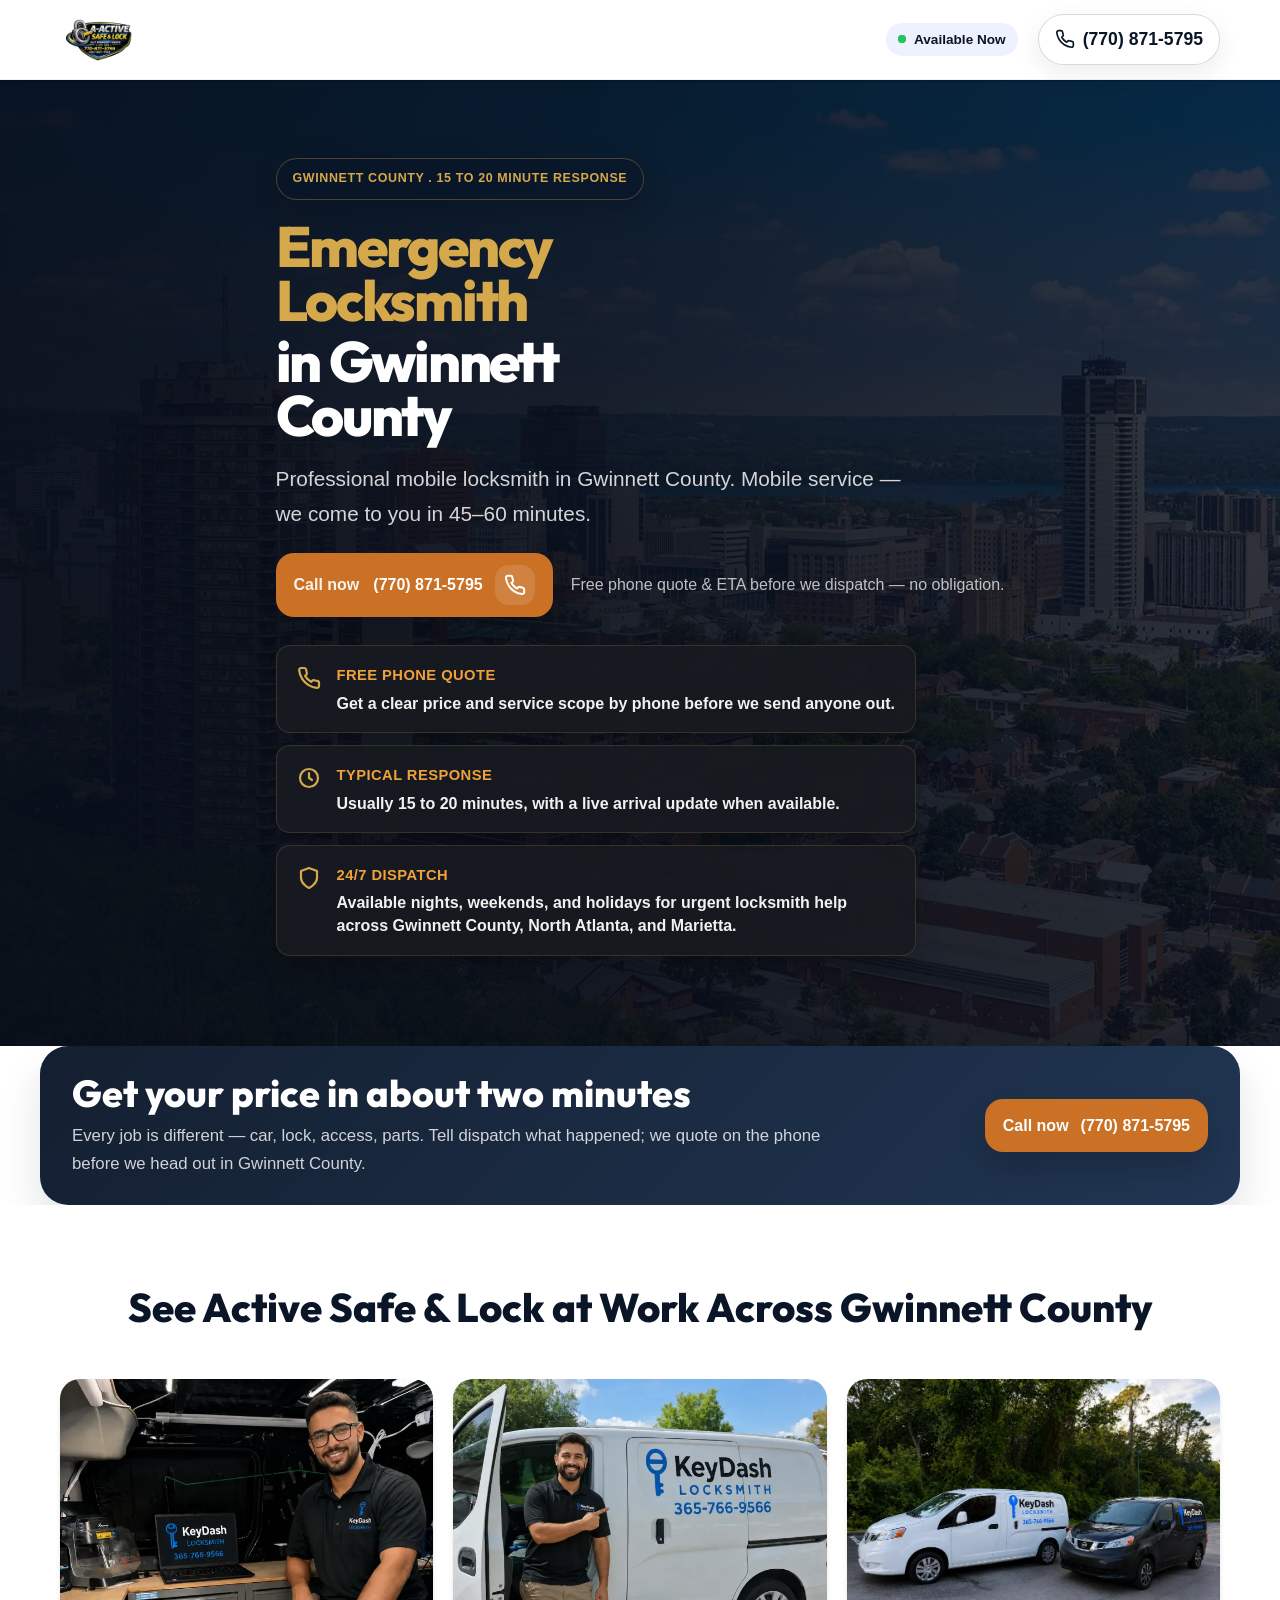
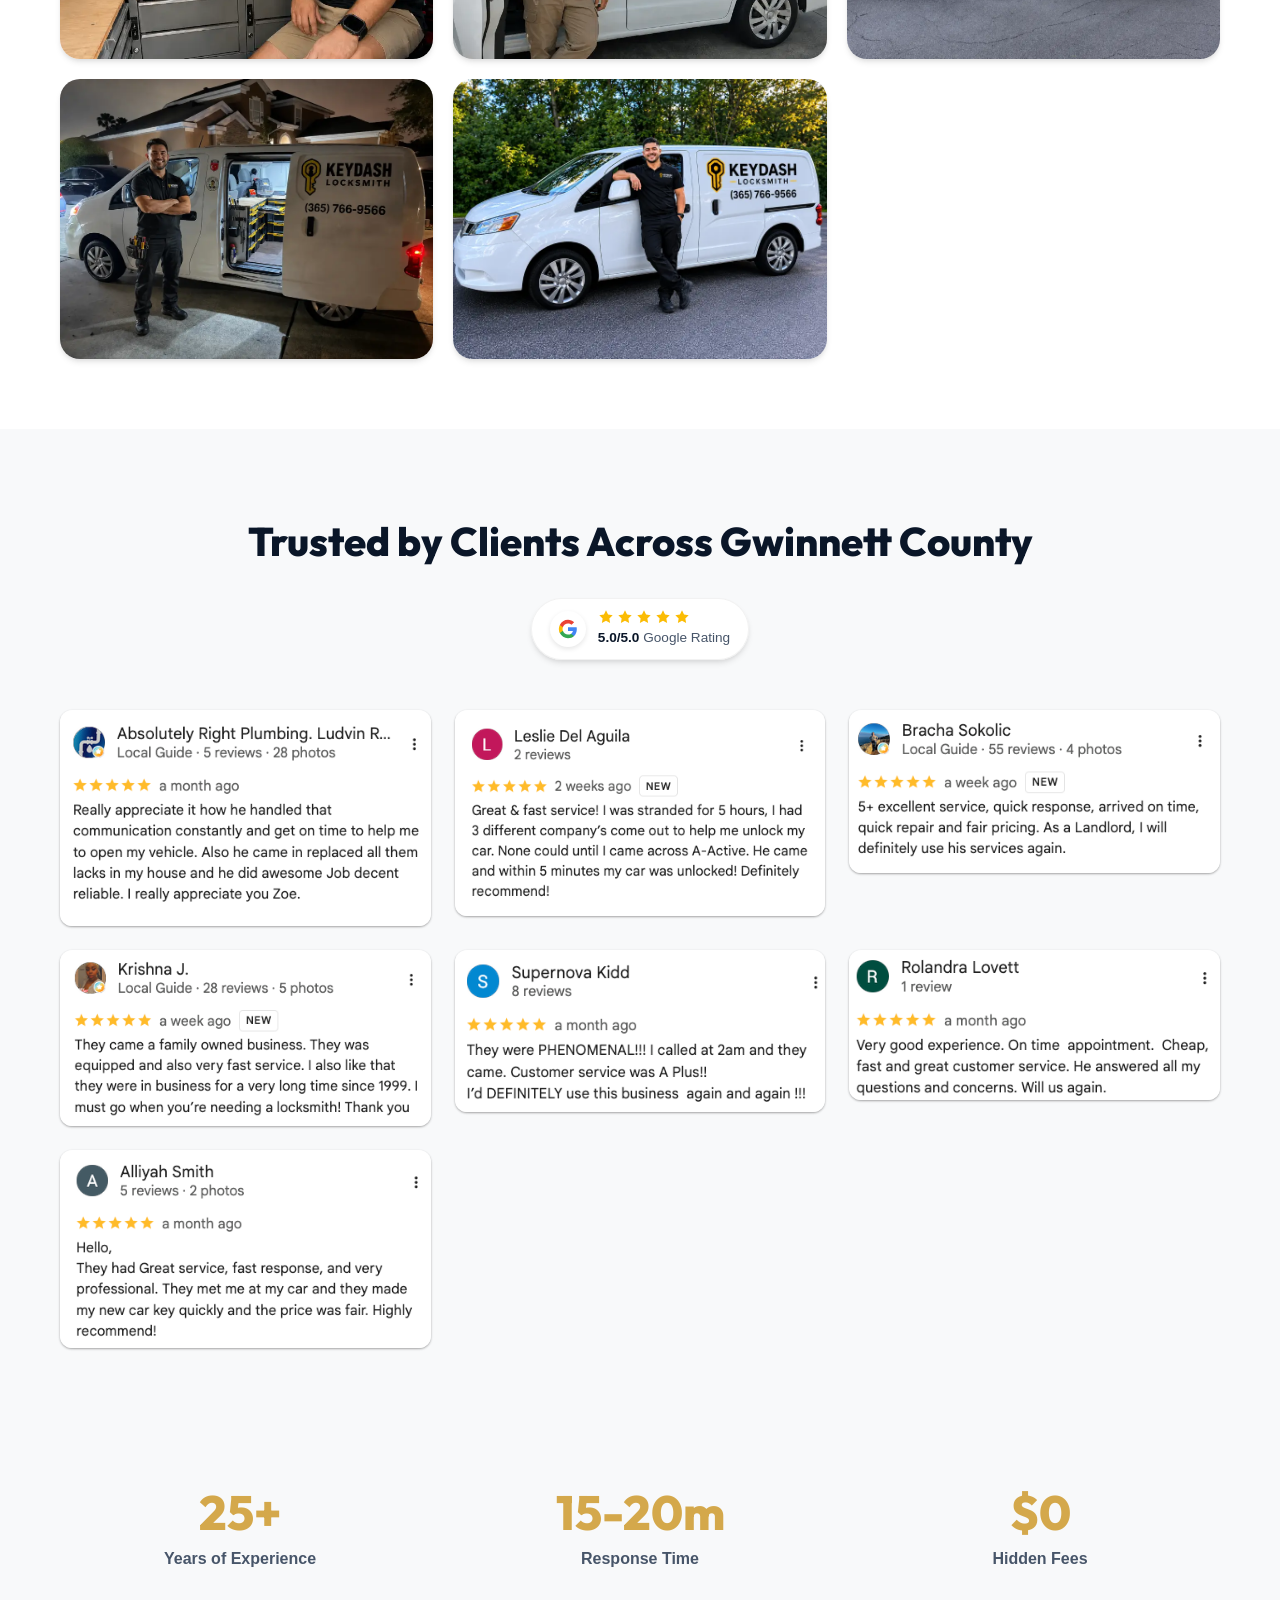
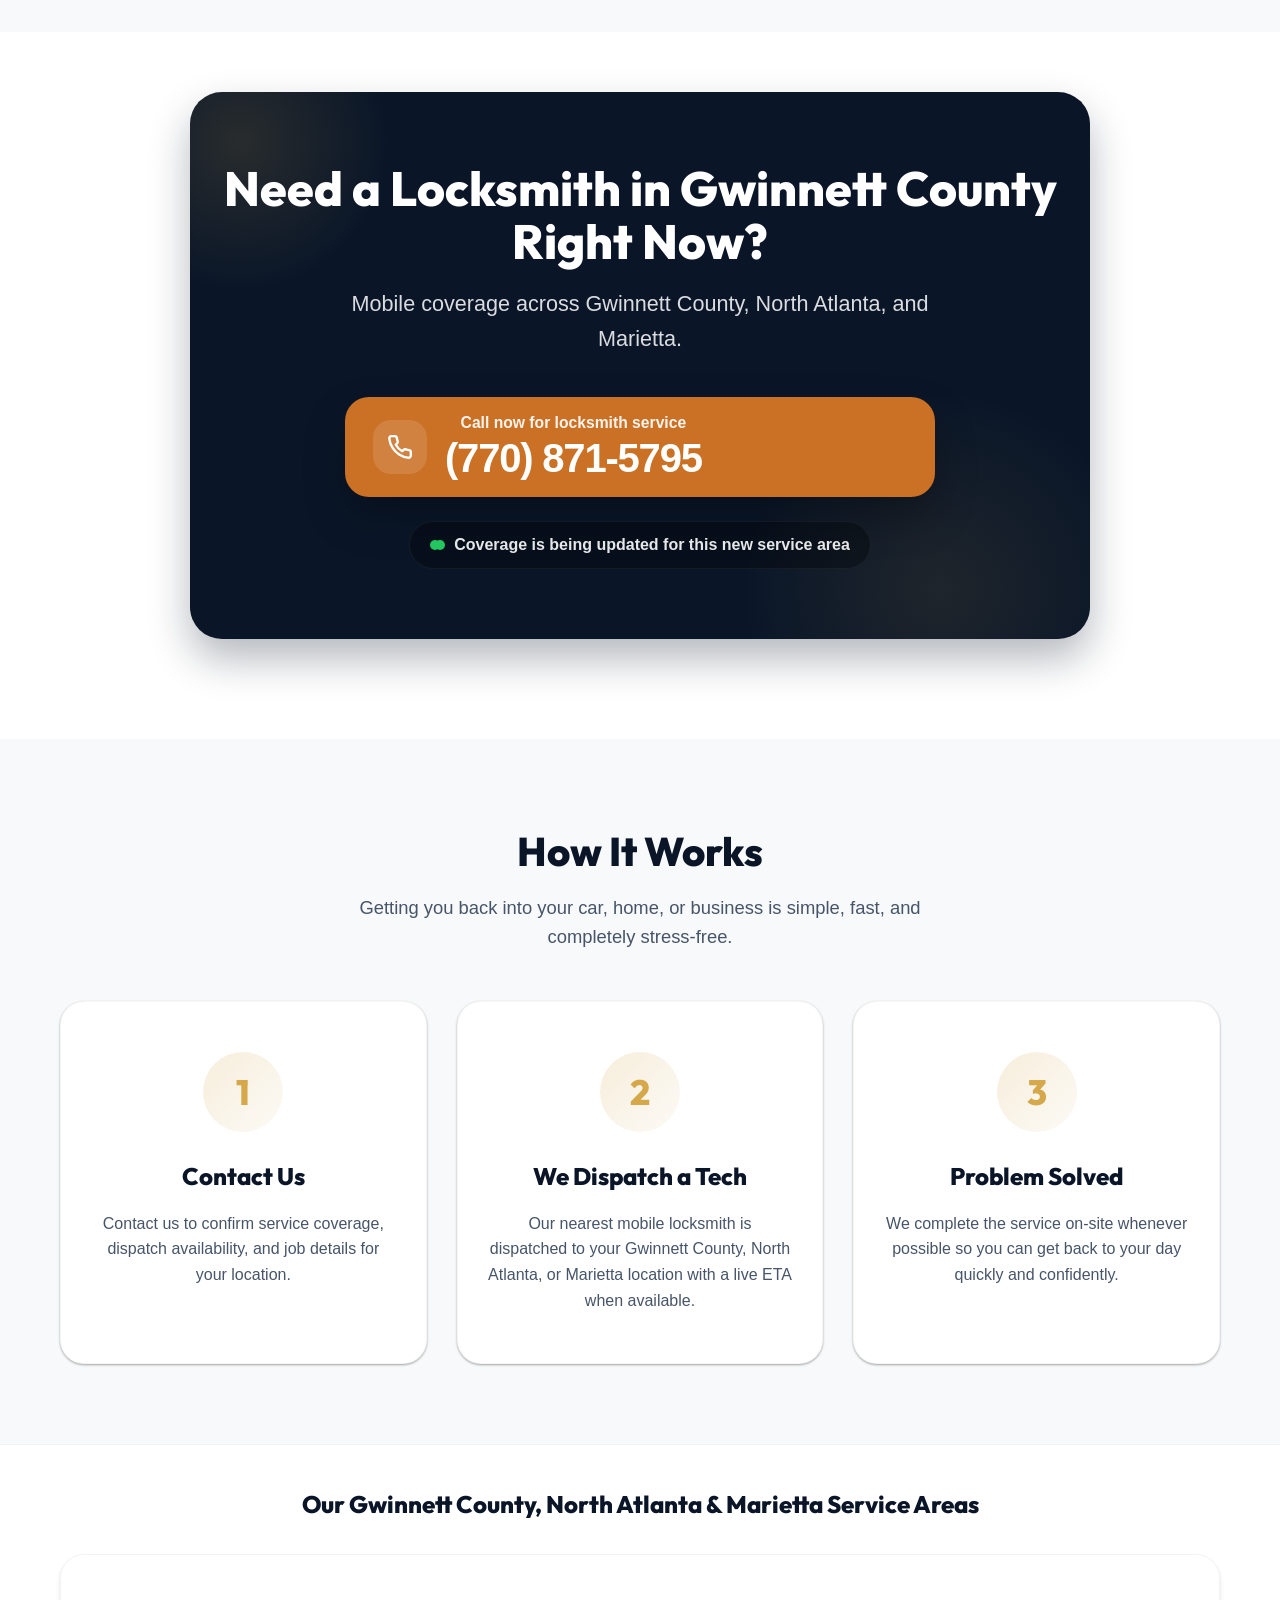
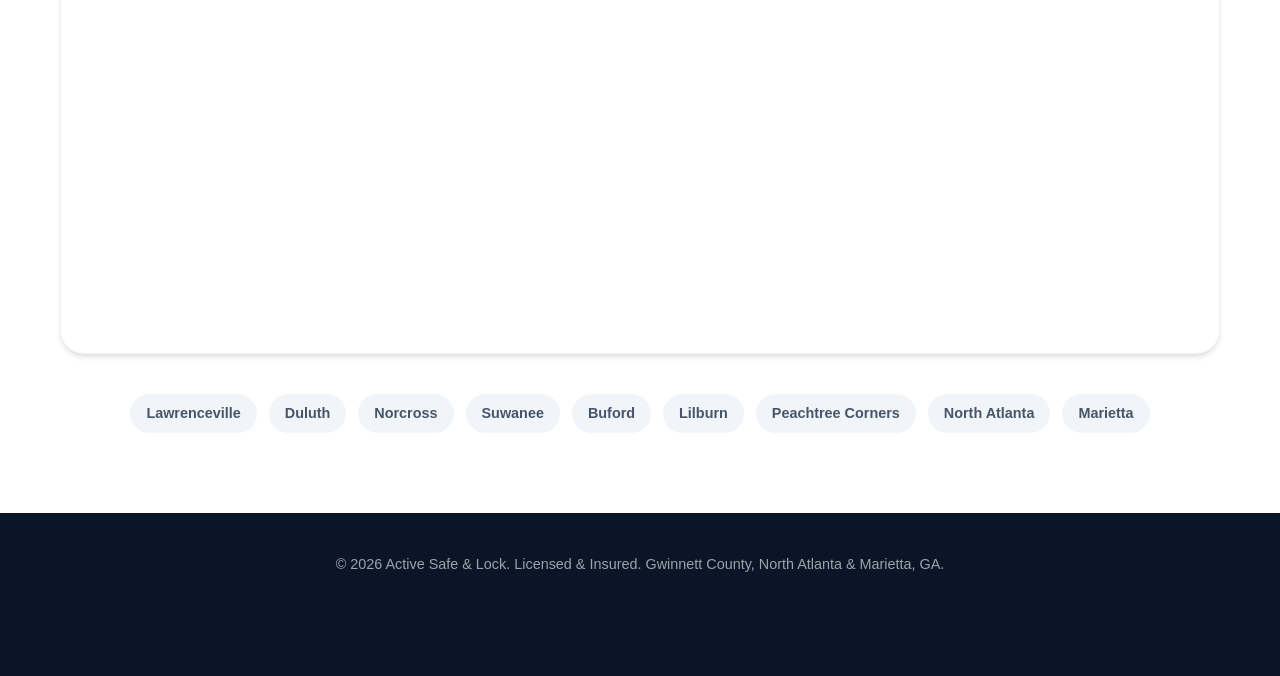
==== commit dc10421c: "feat: customize active locksmith homepage" ====
--- a/index.html
+++ b/index.html
@@ -17,9 +17,10 @@
       "@context": "https://schema.org",
       "@type": "Locksmith",
       "name": "Active Safe & Lock",
-      "image": "logo.png",
+      "image": "activelocksmithlogo.webp",
       "@id": "",
       "url": "#",
+      "telephone": "+17708715795",
       "priceRange": "$$",
       "areaServed": [
         "Gwinnett County, GA",
@@ -57,20 +58,23 @@
     <header class="sticky-header">
         <div class="container header-content">
             <div class="logo">
-                <img src="logo.png" alt="Active Safe & Lock Logo" class="logo-img">
+                <img src="activelocksmithlogo.webp" alt="Active Safe & Lock Logo" class="logo-img">
             </div>
             <div class="header-right">
                 <div class="status-badge">
                     <span class="pulse-dot"></span>
                     Available Now
                 </div>
-                <a href="#service-areas" class="phone-link">
+                <a href="tel:+17708715795" class="phone-link">
                     <svg class="phone-icon" viewBox="0 0 24 24" fill="none" stroke="currentColor" stroke-width="2"
                         stroke-linecap="round" stroke-linejoin="round">
                         <path
                             d="M22 16.92v3a2 2 0 0 1-2.18 2 19.79 19.79 0 0 1-8.63-3.07 19.5 19.5 0 0 1-6-6 19.79 19.79 0 0 1-3.07-8.67A2 2 0 0 1 4.11 2h3a2 2 0 0 1 2 1.72 12.84 12.84 0 0 0 .7 2.81 2 2 0 0 1-.45 2.11L8.09 9.91a16 16 0 0 0 6 6l1.27-1.27a2 2 0 0 1 2.11-.45 12.84 12.84 0 0 0 2.81.7A2 2 0 0 1 22 16.92z">
                         </path>
-                    </svg>Gwinnett County Coverage</a>
+                    </svg>
+                    <span class="phone-link-desktop">(770) 871-5795</span>
+                    <span class="phone-link-mobile">Call</span>
+                </a>
             </div>
         </div>
     </header>
@@ -86,18 +90,18 @@
                         Gwinnett County . 15 to 20 Minute Response
                     </div>
                     <h1><span class="landing-highlight">Emergency Locksmith</span><span class="landing-title-break">in Gwinnett County</span></h1>
-                    <p class="landing-lead">Fast mobile locksmith service across Gwinnett County, North Atlanta, and Marietta with upfront pricing, live ETA updates, and quick dispatch when available.</p>
+                    <p class="landing-lead">Professional mobile locksmith in Gwinnett County. Mobile service — we come to you in 45–60 minutes.</p>
                     <div class="landing-cta-group">
-                        <a href="#service-areas" class="landing-callout">
+                        <a href="tel:+17708715795" class="landing-callout landing-callout-compact">
+                            <span class="landing-callout-copy landing-callout-copy-inline">
+                                <strong>Call now</strong>
+                                <span>(770) 871-5795</span>
+                            </span>
                             <span class="landing-callout-icon">
-                                <svg class="ring-animation" width="26" height="26" viewBox="0 0 24 24" fill="none" stroke="currentColor" stroke-width="2.2" stroke-linecap="round" stroke-linejoin="round"><path d="M22 16.92v3a2 2 0 0 1-2.18 2 19.79 19.79 0 0 1-8.63-3.07 19.5 19.5 0 0 1-6-6 19.79 19.79 0 0 1-3.07-8.67A2 2 0 0 1 4.11 2h3a2 2 0 0 1 2 1.72 12.84 12.84 0 0 0 .7 2.81 2 2 0 0 1-.45 2.11L8.09 9.91a16 16 0 0 0 6 6l1.27-1.27a2 2 0 0 1 2.11-.45 12.84 12.84 0 0 0 2.81.7A2 2 0 0 1 22 16.92z"></path></svg>
-                            </span>
-                            <span class="landing-callout-copy">
-                                <strong>Serving Gwinnett County, North Atlanta & Marietta</strong>
-                                <span>Request service details and ETA</span>
+                                <svg class="ring-animation" width="22" height="22" viewBox="0 0 24 24" fill="none" stroke="currentColor" stroke-width="2.2" stroke-linecap="round" stroke-linejoin="round"><path d="M22 16.92v3a2 2 0 0 1-2.18 2 19.79 19.79 0 0 1-8.63-3.07 19.5 19.5 0 0 1-6-6 19.79 19.79 0 0 1-3.07-8.67A2 2 0 0 1 4.11 2h3a2 2 0 0 1 2 1.72 12.84 12.84 0 0 0 .7 2.81 2 2 0 0 1-.45 2.11L8.09 9.91a16 16 0 0 0 6 6l1.27-1.27a2 2 0 0 1 2.11-.45 12.84 12.84 0 0 0 2.81.7A2 2 0 0 1 22 16.92z"></path></svg>
                             </span>
                         </a>
-                        <p class="landing-note">Service details, coverage, and ETA information available before dispatch.</p>
+                        <p class="landing-note">Free phone quote &amp; ETA before we dispatch — no obligation.</p>
                     </div>
                     <ul class="landing-points">
                         <li>
@@ -122,10 +126,20 @@
                             </span>
                         </li>
                     </ul>
-                    <div class="landing-preview-card">
-                        <img src="keydash1.png" alt="Active Safe & Lock service team placeholder">
-                    </div>
-                </div>
+                </div>
+            </div>
+        </section>
+
+        <section class="quote-fast-section">
+            <div class="container quote-fast-card">
+                <div class="quote-fast-copy">
+                    <h2>Get your price in about two minutes</h2>
+                    <p>Every job is different — car, lock, access, parts. Tell dispatch what happened; we quote on the phone before we head out in Gwinnett County.</p>
+                </div>
+                <a href="tel:+17708715795" class="quote-fast-button">
+                    <span>Call now</span>
+                    <span>(770) 871-5795</span>
+                </a>
             </div>
         </section>
 
@@ -183,17 +197,14 @@
                     </div>
                 </div>
                 
-                <div style="text-align: center; margin-bottom: 40px;">
-                    <img src="locksmithgbp.webp" alt="Google Business Profile placeholder" style="max-width: 100%; height: auto; border-radius: 12px; box-shadow: var(--shadow-md);">
-                </div>
-
                 <div style="display: grid; grid-template-columns: repeat(auto-fit, minmax(300px, 1fr)); gap: 24px;">
-                    <img src="Screenshot 2026-03-23 at 16.22.30.png" alt="Google review placeholder" style="width: 100%; height: auto; border-radius: 12px; box-shadow: var(--shadow-sm);">
-                    <img src="Screenshot 2026-03-23 at 16.22.37.png" alt="Google review placeholder" style="width: 100%; height: auto; border-radius: 12px; box-shadow: var(--shadow-sm);">
-                    <img src="Screenshot 2026-03-23 at 16.22.46.png" alt="Google review placeholder" style="width: 100%; height: auto; border-radius: 12px; box-shadow: var(--shadow-sm);">
-                    <img src="review2.webp" alt="Google review placeholder" style="width: 100%; height: auto; border-radius: 12px; box-shadow: var(--shadow-sm);">
-                    <img src="Screenshot 2026-03-23 at 16.23.09.png" alt="Google review placeholder" style="width: 100%; height: auto; border-radius: 12px; box-shadow: var(--shadow-sm);">
-                    <img src="reviewlocksmith.webp" alt="Google review placeholder" style="width: 100%; height: auto; border-radius: 12px; box-shadow: var(--shadow-sm);">
+                    <img src="review-gwinnett-1.png" alt="Google review from Ludvin R." style="width: 100%; height: auto; border-radius: 12px; box-shadow: var(--shadow-sm);">
+                    <img src="review-gwinnett-2.png" alt="Google review from Leslie Del Aguila" style="width: 100%; height: auto; border-radius: 12px; box-shadow: var(--shadow-sm);">
+                    <img src="review-gwinnett-3.png" alt="Google review from Bracha Sokolic" style="width: 100%; height: auto; border-radius: 12px; box-shadow: var(--shadow-sm);">
+                    <img src="review-gwinnett-4.png" alt="Google review from Krishna J." style="width: 100%; height: auto; border-radius: 12px; box-shadow: var(--shadow-sm);">
+                    <img src="review-gwinnett-5.png" alt="Google review from Supernova Kidd" style="width: 100%; height: auto; border-radius: 12px; box-shadow: var(--shadow-sm);">
+                    <img src="review-gwinnett-6.png" alt="Google review from Rolandra Lovett" style="width: 100%; height: auto; border-radius: 12px; box-shadow: var(--shadow-sm);">
+                    <img src="review-gwinnett-7.png" alt="Google review from Alliyah Smith" style="width: 100%; height: auto; border-radius: 12px; box-shadow: var(--shadow-sm);">
                 </div>
             </div>
         </section>
@@ -230,13 +241,13 @@
                 <p style="color: rgba(255, 255, 255, 0.85); position: relative; z-index: 2; max-width: 600px; margin: 0 auto 40px auto; font-size: 1.35rem;">Mobile coverage across Gwinnett County, North Atlanta, and Marietta.</p>
                 
                 <div style="position: relative; z-index: 2; display: flex; flex-direction: column; align-items: center; gap: 24px;">
-                    <a href="#service-areas" class="landing-final-cta-button">
+                    <a href="tel:+17708715795" class="landing-final-cta-button">
                         <span class="landing-callout-icon">
                             <svg class="ring-animation" width="26" height="26" viewBox="0 0 24 24" fill="none" stroke="currentColor" stroke-width="2.2" stroke-linecap="round" stroke-linejoin="round"><path d="M22 16.92v3a2 2 0 0 1-2.18 2 19.79 19.79 0 0 1-8.63-3.07 19.5 19.5 0 0 1-6-6 19.79 19.79 0 0 1-3.07-8.67A2 2 0 0 1 4.11 2h3a2 2 0 0 1 2 1.72 12.84 12.84 0 0 0 .7 2.81 2 2 0 0 1-.45 2.11L8.09 9.91a16 16 0 0 0 6 6l1.27-1.27a2 2 0 0 1 2.11-.45 12.84 12.84 0 0 0 2.81.7A2 2 0 0 1 22 16.92z"></path></svg>
                         </span>
                         <span class="landing-callout-copy">
-                            <strong>Serving Gwinnett County, North Atlanta & Marietta</strong>
-                            <span>Request service details and ETA</span>
+                            <strong>Call now for locksmith service</strong>
+                            <span>(770) 871-5795</span>
                         </span>
                     </a>
                     
@@ -312,14 +323,14 @@
 
     <!-- Mobile Sticky CTA Bar -->
     <div class="mobile-cta-bar">
-        <a href="#service-areas" class="btn btn-primary btn-full">
+        <a href="tel:+17708715795" class="btn btn-primary btn-full">
             <svg class="phone-icon ring-animation" viewBox="0 0 24 24" fill="none" stroke="currentColor"
                 stroke-width="2" stroke-linecap="round" stroke-linejoin="round">
                 <path
                     d="M22 16.92v3a2 2 0 0 1-2.18 2 19.79 19.79 0 0 1-8.63-3.07 19.5 19.5 0 0 1-6-6 19.79 19.79 0 0 1-3.07-8.67A2 2 0 0 1 4.11 2h3a2 2 0 0 1 2 1.72 12.84 12.84 0 0 0 .7 2.81 2 2 0 0 1-.45 2.11L8.09 9.91a16 16 0 0 0 6 6l1.27-1.27a2 2 0 0 1 2.11-.45 12.84 12.84 0 0 0 2.81.7A2 2 0 0 1 22 16.92z">
                 </path>
             </svg>
-            View Service Areas
+            Call (770) 871-5795
         </a>
     </div>
 
--- a/style.css
+++ b/style.css
@@ -135,10 +135,26 @@
     display: flex;
     align-items: center;
     gap: 8px;
+    padding: 10px 16px;
+    border: 1px solid rgba(10, 22, 40, 0.16);
+    border-radius: 999px;
+    background: rgba(255, 255, 255, 0.88);
+    box-shadow: 0 8px 24px rgba(10, 22, 40, 0.08);
     color: var(--primary);
     text-decoration: none;
     font-weight: 700;
     font-size: 1.1rem;
+    transition: transform 0.2s ease, box-shadow 0.2s ease, border-color 0.2s ease;
+}
+
+.phone-link-mobile {
+    display: none;
+}
+
+.phone-link:hover {
+    transform: translateY(-1px);
+    border-color: rgba(202, 113, 37, 0.45);
+    box-shadow: 0 10px 28px rgba(10, 22, 40, 0.12);
 }
 
 /* Buttons */
@@ -372,6 +388,13 @@
     transition: transform 0.25s ease, box-shadow 0.25s ease, background 0.25s ease;
 }
 
+.landing-callout-compact {
+    min-width: 0;
+    gap: 12px;
+    padding: 12px 18px;
+    border-radius: 18px;
+}
+
 .landing-callout:hover,
 .landing-final-cta-button:hover {
     transform: translateY(-2px);
@@ -390,6 +413,13 @@
     flex-shrink: 0;
 }
 
+.landing-callout-compact .landing-callout-icon {
+    order: 2;
+    width: 40px;
+    height: 40px;
+    border-radius: 14px;
+}
+
 .landing-callout-copy {
     display: flex;
     flex-direction: column;
@@ -409,10 +439,78 @@
     letter-spacing: -0.03em;
 }
 
+.landing-callout-copy-inline {
+    flex-direction: row;
+    align-items: center;
+    gap: 14px;
+}
+
+.landing-callout-copy-inline span {
+    margin-top: 0;
+}
+
+.landing-callout-compact .landing-callout-copy strong,
+.landing-callout-compact .landing-callout-copy span {
+    font-size: 1rem;
+    letter-spacing: 0;
+}
+
 .landing-note {
     color: rgba(255, 255, 255, 0.72);
     font-size: 1rem;
     line-height: 1.6;
+}
+
+.quote-fast-section {
+    padding: 0;
+    background: var(--white);
+}
+
+.quote-fast-card {
+    display: flex;
+    align-items: center;
+    justify-content: space-between;
+    gap: 24px;
+    padding: 28px 32px;
+    border-radius: 28px;
+    background: linear-gradient(135deg, rgba(10, 22, 40, 0.96) 0%, rgba(19, 41, 72, 0.94) 100%);
+    box-shadow: 0 22px 40px rgba(10, 22, 40, 0.12);
+}
+
+.quote-fast-copy h2 {
+    margin: 0 0 10px;
+    color: var(--white);
+    font-size: clamp(1.7rem, 3vw, 2.35rem);
+    line-height: 1.02;
+}
+
+.quote-fast-copy p {
+    margin: 0;
+    max-width: 760px;
+    color: rgba(255, 255, 255, 0.8);
+    font-size: 1.05rem;
+    line-height: 1.65;
+}
+
+.quote-fast-button {
+    display: inline-flex;
+    align-items: center;
+    gap: 12px;
+    flex-shrink: 0;
+    padding: 14px 18px;
+    border-radius: 18px;
+    background: #ca7125;
+    color: var(--white);
+    text-decoration: none;
+    font-weight: 800;
+    box-shadow: 0 16px 30px rgba(0, 0, 0, 0.18);
+    transition: transform 0.2s ease, background 0.2s ease, box-shadow 0.2s ease;
+}
+
+.quote-fast-button:hover {
+    transform: translateY(-1px);
+    background: #bb6821;
+    box-shadow: 0 18px 34px rgba(0, 0, 0, 0.22);
 }
 
 .landing-points {
@@ -909,6 +1007,18 @@
         margin-top: 22px;
     }
 
+    .quote-fast-card {
+        flex-direction: column;
+        align-items: flex-start;
+        padding: 24px 22px;
+        border-radius: 22px;
+    }
+
+    .quote-fast-button {
+        width: 100%;
+        justify-content: center;
+    }
+
     .landing-callout,
     .landing-final-cta-button {
         width: 100%;
@@ -924,9 +1034,29 @@
         text-align: center;
     }
 
+    .landing-callout-copy-inline {
+        flex-direction: row;
+        align-items: center;
+        gap: 10px;
+    }
+
+    .phone-link {
+        gap: 8px;
+        padding: 10px 14px;
+        font-size: 0.95rem;
+    }
+
+    .phone-link-desktop {
+        display: none;
+    }
+
+    .phone-link-mobile {
+        display: inline;
+    }
+
     .landing-callout-copy span,
     .landing-final-cta-button .landing-callout-copy span {
-        font-size: clamp(1.55rem, 7vw, 2.15rem);
+        font-size: 1rem;
     }
 
     .landing-note {
@@ -1106,14 +1236,42 @@
         gap: 14px;
     }
 
+    .landing-callout-compact {
+        justify-content: center;
+        padding: 12px 14px;
+    }
+
     .landing-callout-icon {
         width: 48px;
         height: 48px;
         border-radius: 16px;
     }
 
+    .landing-callout-compact .landing-callout-icon {
+        width: 36px;
+        height: 36px;
+        border-radius: 12px;
+    }
+
     .landing-callout-copy strong {
         font-size: 0.9rem;
+    }
+
+    .landing-callout-copy-inline span {
+        font-size: 0.95rem;
+    }
+
+    .quote-fast-copy h2 {
+        font-size: 1.5rem;
+    }
+
+    .quote-fast-copy p,
+    .quote-fast-button {
+        font-size: 0.98rem;
+    }
+
+    .landing-callout-copy-inline {
+        align-items: flex-start;
     }
 
     .landing-callout-copy span,
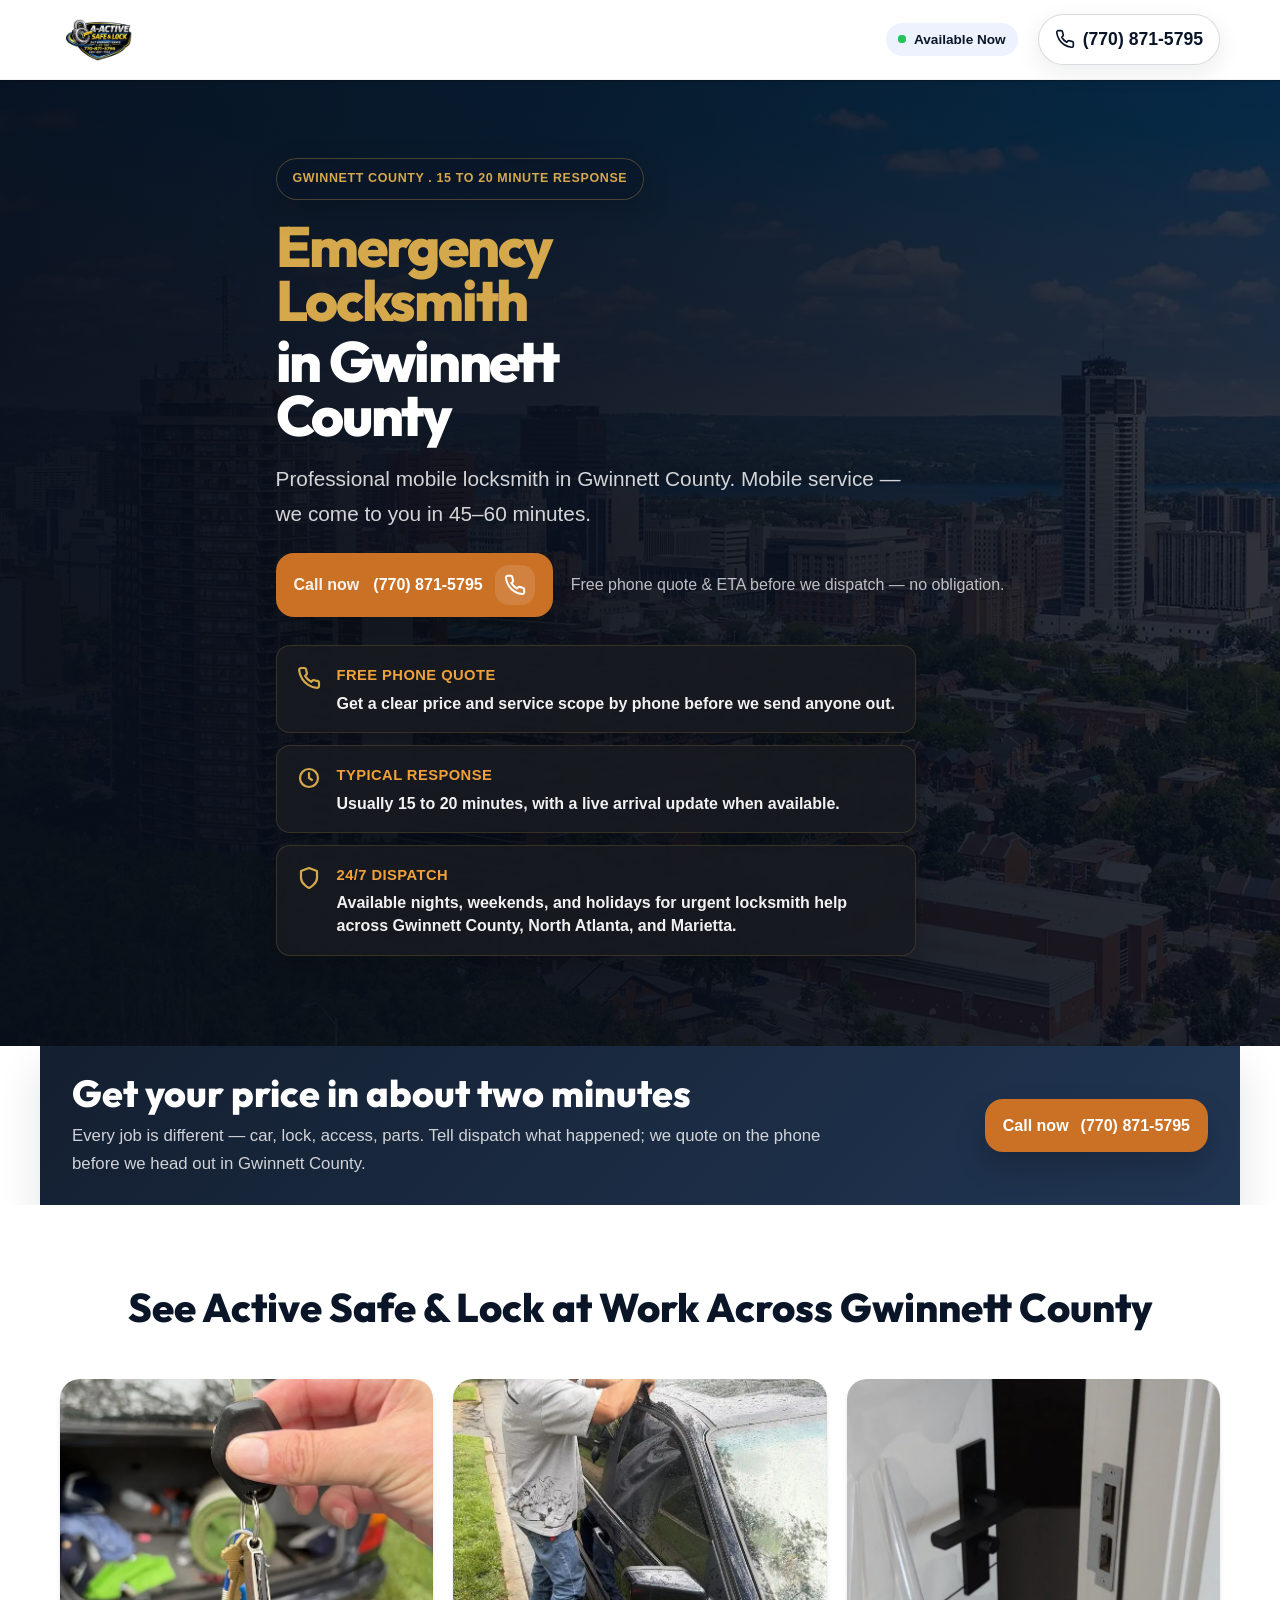
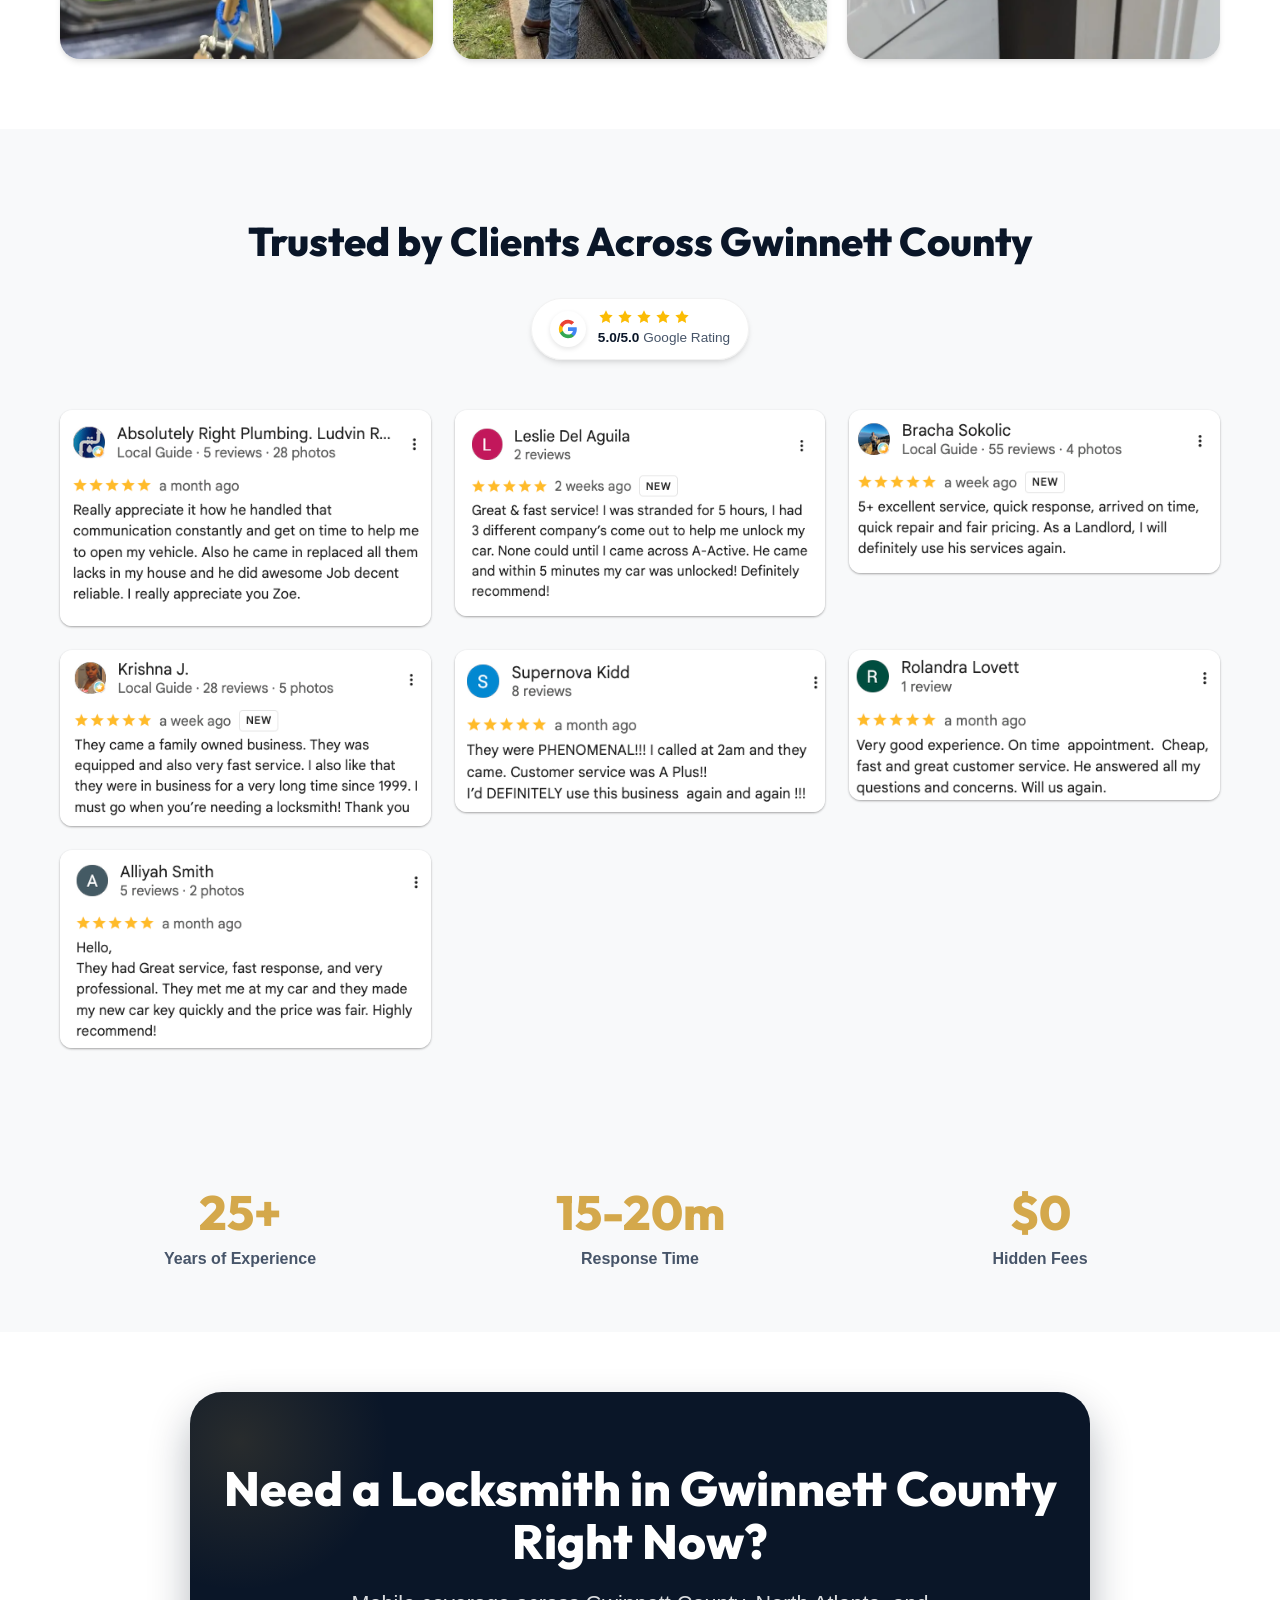
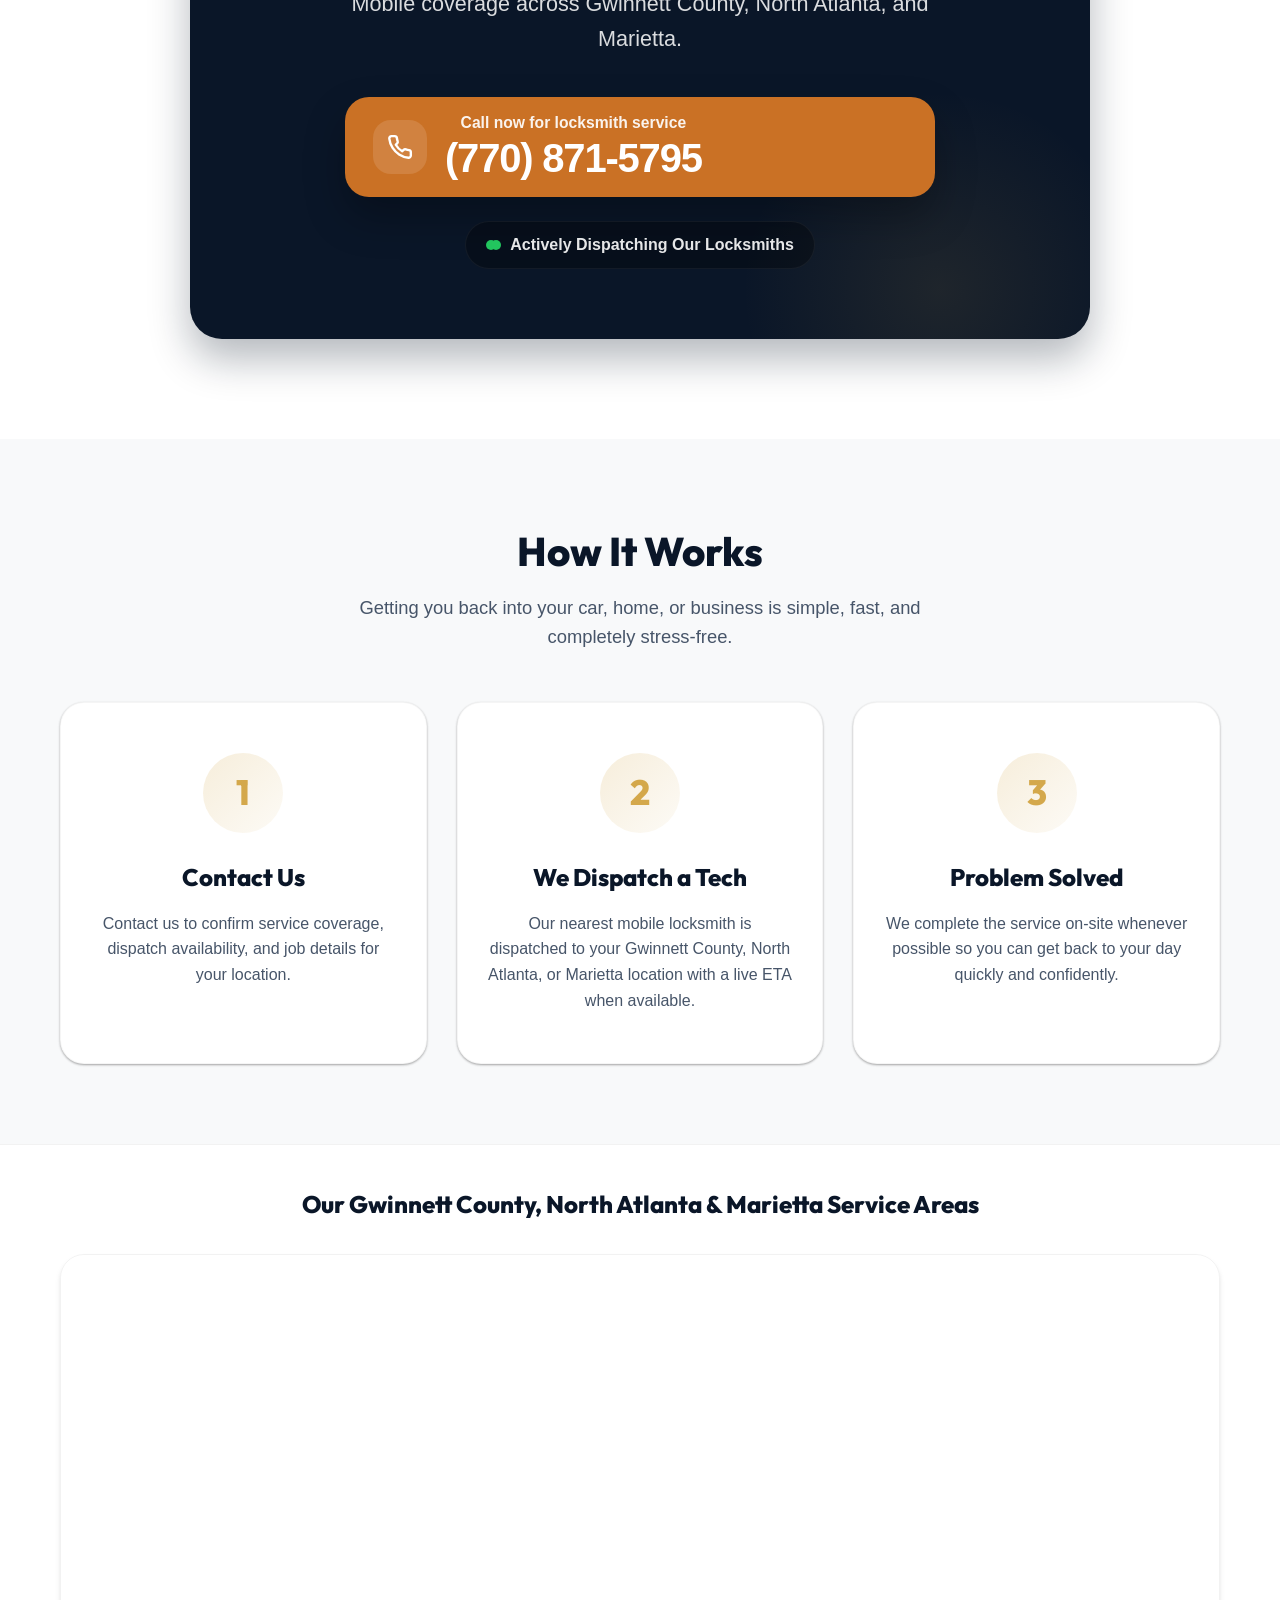
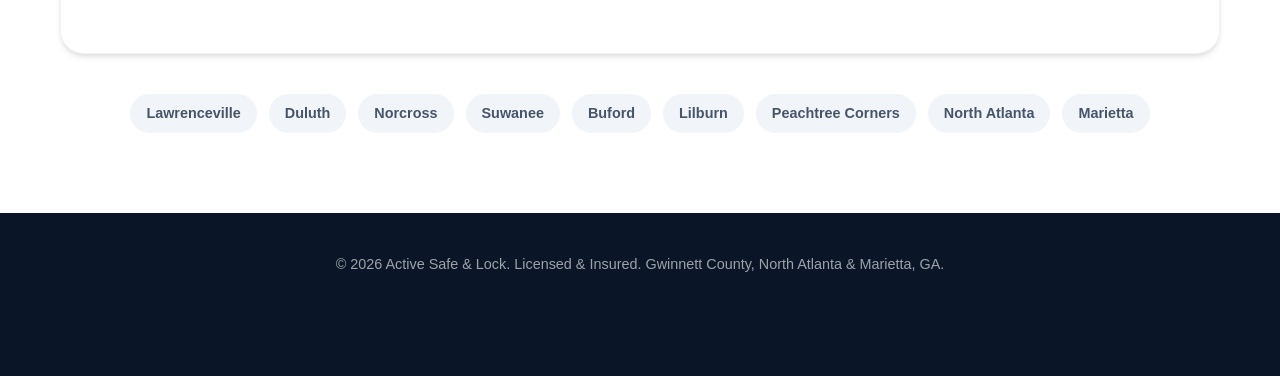
==== commit 6e53cfb9: "feat: refresh active locksmith hero and gallery" ====
--- a/index.html
+++ b/index.html
@@ -152,19 +152,13 @@
                 <div class="team-grid">
 
                     <div class="team-item">
-                        <img src="keydash1.webp" alt="Active Safe & Lock team photo placeholder" class="team-img" style="position: absolute; top: 0; left: 0; width: 100%; height: 100%; object-fit: cover; object-position: center 22%;">
+                        <img src="active-team-1.webp" alt="Close-up of a completed car key replacement job" class="team-img" style="position: absolute; top: 0; left: 0; width: 100%; height: 100%; object-fit: cover; object-position: center;">
                     </div>
                     <div class="team-item">
-                        <img src="keydash2.webp" alt="Active Safe & Lock van photo placeholder" class="team-img" style="position: absolute; top: 0; left: 0; width: 100%; height: 100%; object-fit: cover;">
+                        <img src="active-team-2.webp" alt="Locksmith opening a vehicle door on-site" class="team-img" style="position: absolute; top: 0; left: 0; width: 100%; height: 100%; object-fit: cover; object-position: center;">
                     </div>
                     <div class="team-item">
-                        <img src="keydashhamilton.webp" alt="Active Safe & Lock fleet photo placeholder" class="team-img" style="position: absolute; top: 0; left: 0; width: 100%; height: 100%; object-fit: cover;">
-                    </div>
-                    <div class="team-item">
-                        <img src="keydashguy.webp" alt="Active Safe & Lock technician photo placeholder" class="team-img" style="position: absolute; top: 0; left: 0; width: 100%; height: 100%; object-fit: cover;">
-                    </div>
-                    <div class="team-item">
-                        <img src="keydashlogoguy.webp" alt="Active Safe & Lock branded vehicle placeholder" class="team-img" style="position: absolute; top: 0; left: 0; width: 100%; height: 100%; object-fit: cover;">
+                        <img src="active-team-3.webp" alt="Installed modern black door handle and lockset" class="team-img" style="position: absolute; top: 0; left: 0; width: 100%; height: 100%; object-fit: cover; object-position: center;">
                     </div>
                 </div>
             </div>
@@ -253,7 +247,7 @@
                     
                     <div style="display: flex; align-items: center; gap: 10px; background: rgba(0, 0, 0, 0.3); padding: 10px 20px; border-radius: 50px; border: 1px solid rgba(255,255,255,0.05);">
                         <span class="pulse-dot" style="width: 10px; height: 10px; margin-right: 4px;"></span>
-                        <span style="font-size: 1rem; font-weight: 600; color: rgba(255, 255, 255, 0.9);">Coverage is being updated for this new service area</span>
+                        <span style="font-size: 1rem; font-weight: 600; color: rgba(255, 255, 255, 0.9);">Actively Dispatching Our Locksmiths</span>
                     </div>
                 </div>
             </div>
--- a/style.css
+++ b/style.css
@@ -173,15 +173,15 @@
 }
 
 .btn-primary {
-    background-color: var(--accent);
+    background-color: #ca7125;
     color: var(--white);
-    box-shadow: 0 4px 14px 0 rgba(212, 168, 75, 0.39);
+    box-shadow: 0 4px 14px 0 rgba(202, 113, 37, 0.39);
 }
 
 .btn-primary:hover {
-    background-color: var(--accent-hover);
+    background-color: #bb6821;
     transform: translateY(-2px);
-    box-shadow: 0 6px 20px rgba(212, 168, 75, 0.45);
+    box-shadow: 0 6px 20px rgba(202, 113, 37, 0.45);
 }
 
 /* Icons */
@@ -472,7 +472,6 @@
     justify-content: space-between;
     gap: 24px;
     padding: 28px 32px;
-    border-radius: 28px;
     background: linear-gradient(135deg, rgba(10, 22, 40, 0.96) 0%, rgba(19, 41, 72, 0.94) 100%);
     box-shadow: 0 22px 40px rgba(10, 22, 40, 0.12);
 }
@@ -1011,7 +1010,6 @@
         flex-direction: column;
         align-items: flex-start;
         padding: 24px 22px;
-        border-radius: 22px;
     }
 
     .quote-fast-button {
@@ -1217,18 +1215,36 @@
 
     .landing-title-break {
         margin-top: 0.16em;
+        white-space: nowrap;
     }
 
     .landing-label {
-        width: 100%;
-        justify-content: center;
-        text-align: center;
+        width: auto;
+        justify-content: flex-start;
+        text-align: left;
+        white-space: nowrap;
+        font-size: 0.63rem;
+        letter-spacing: 0.02em;
+        padding: 8px 10px;
     }
 
     .landing-hero h1 {
-        max-width: 11ch;
+        max-width: none;
         margin-top: 26px;
-        font-size: clamp(1.92rem, 7.6vw, 2.36rem);
+        font-size: 1.72rem;
+        line-height: 0.98;
+    }
+
+    .landing-lead {
+        max-width: 29ch;
+        font-size: 0.92rem;
+        line-height: 1.45;
+    }
+
+    .landing-note {
+        max-width: 28ch;
+        font-size: 0.88rem;
+        line-height: 1.4;
     }
 
     .landing-callout,
@@ -1277,6 +1293,10 @@
     .landing-callout-copy span,
     .landing-final-cta-button .landing-callout-copy span {
         font-size: 1.45rem;
+    }
+
+    .team-gallery .section-header h2 {
+        line-height: 1.02;
     }
 
     .landing-process {
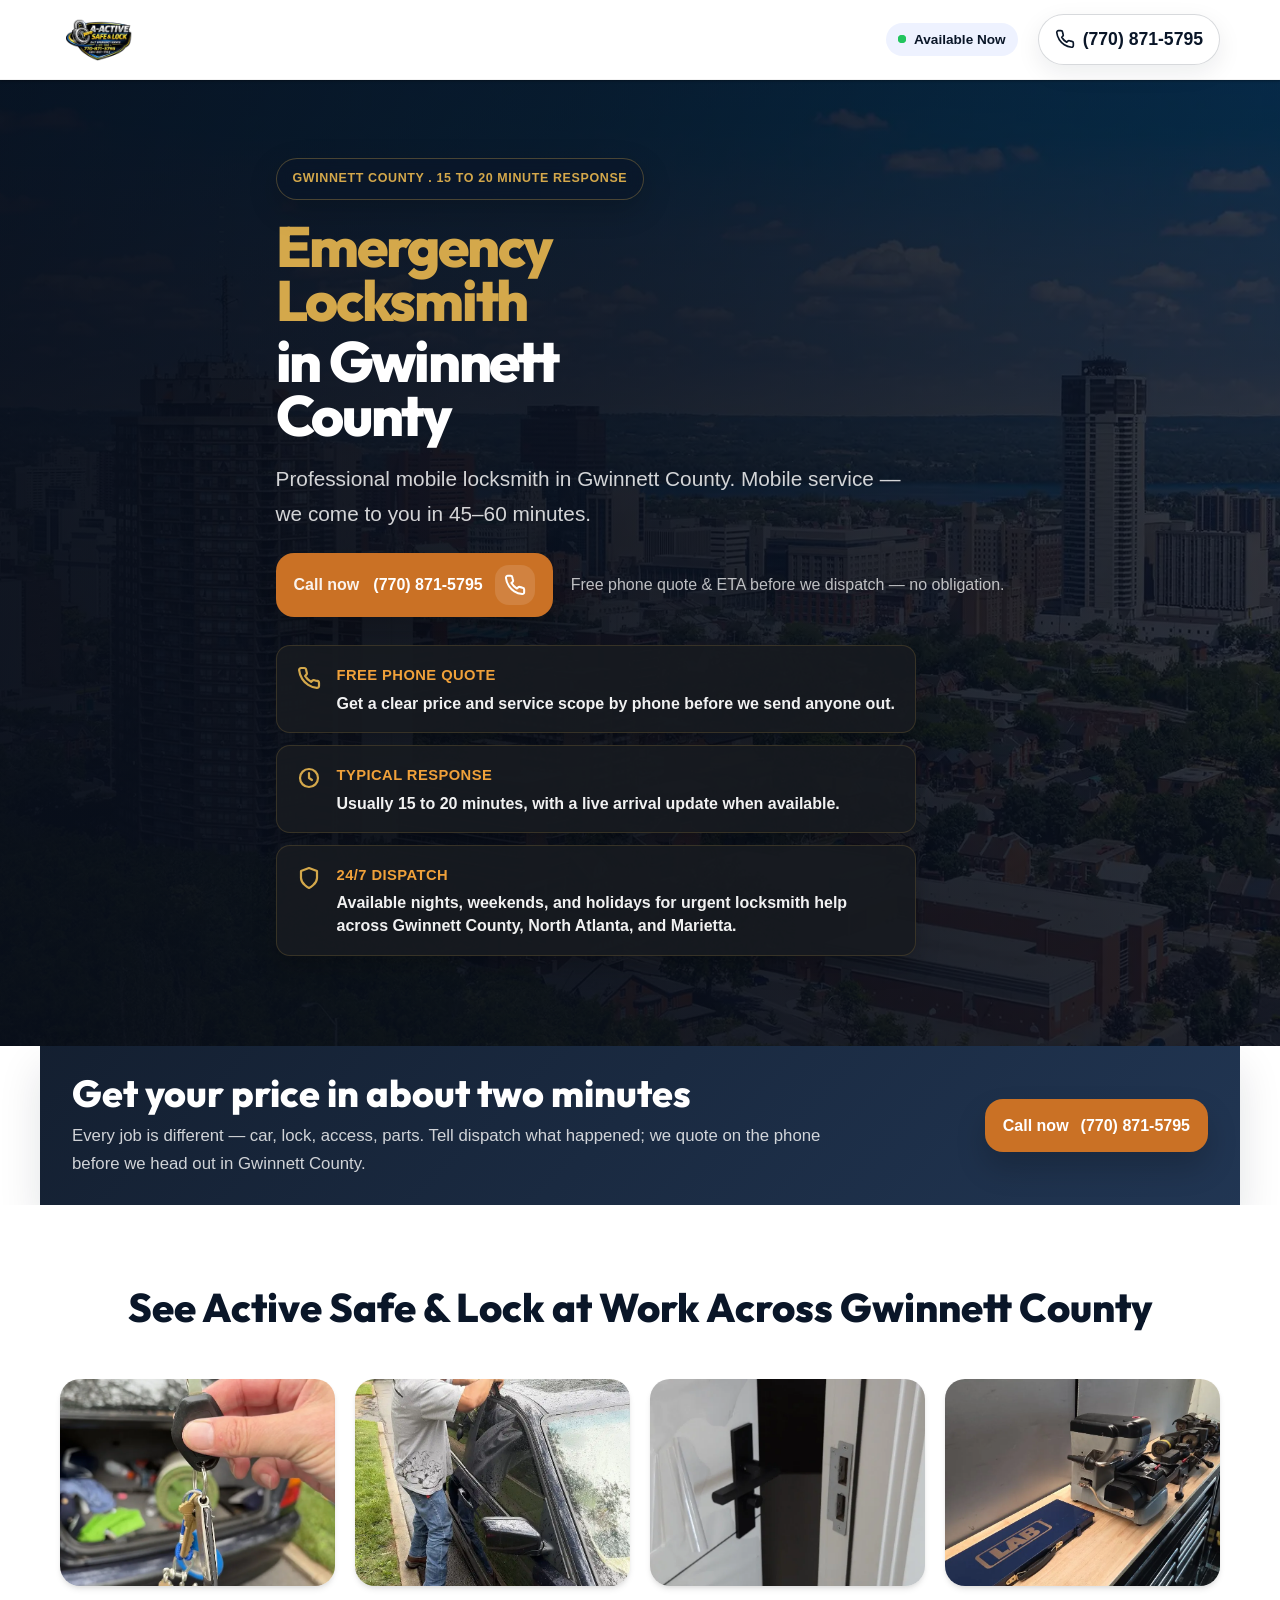
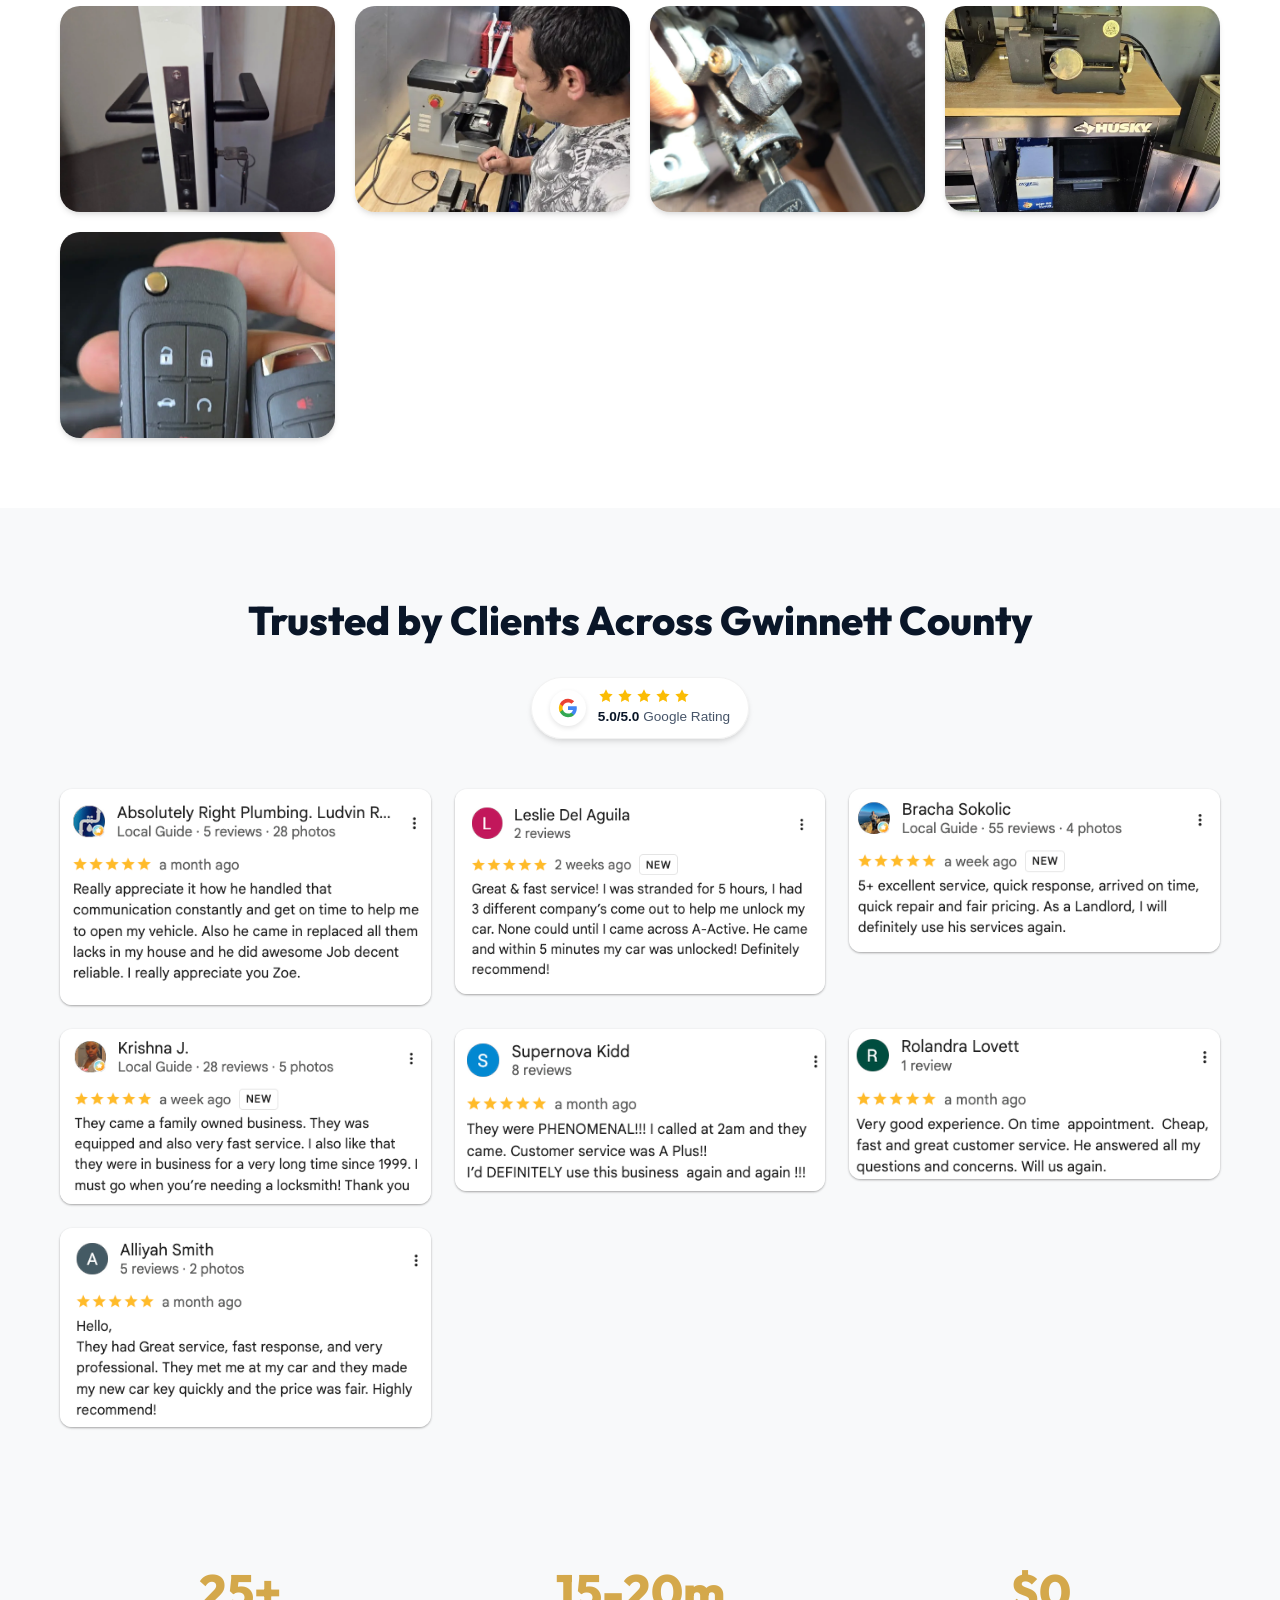
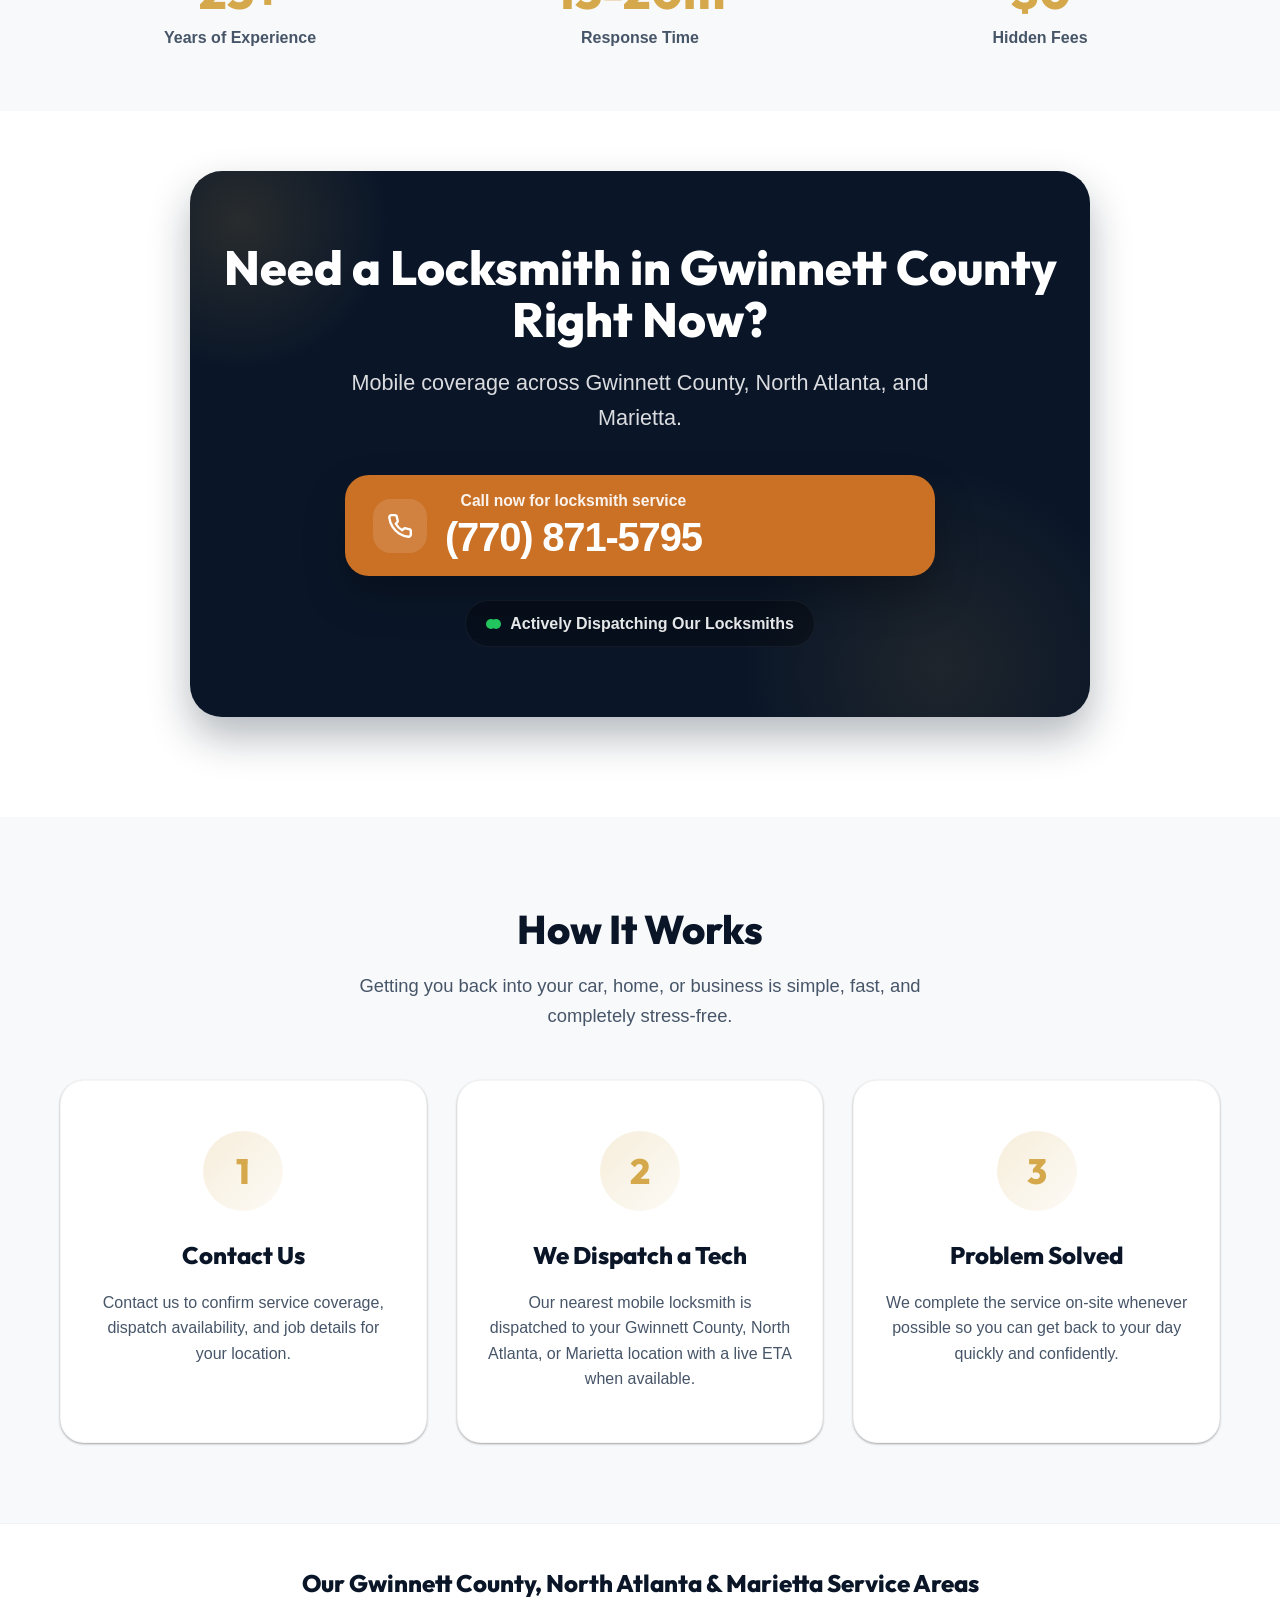
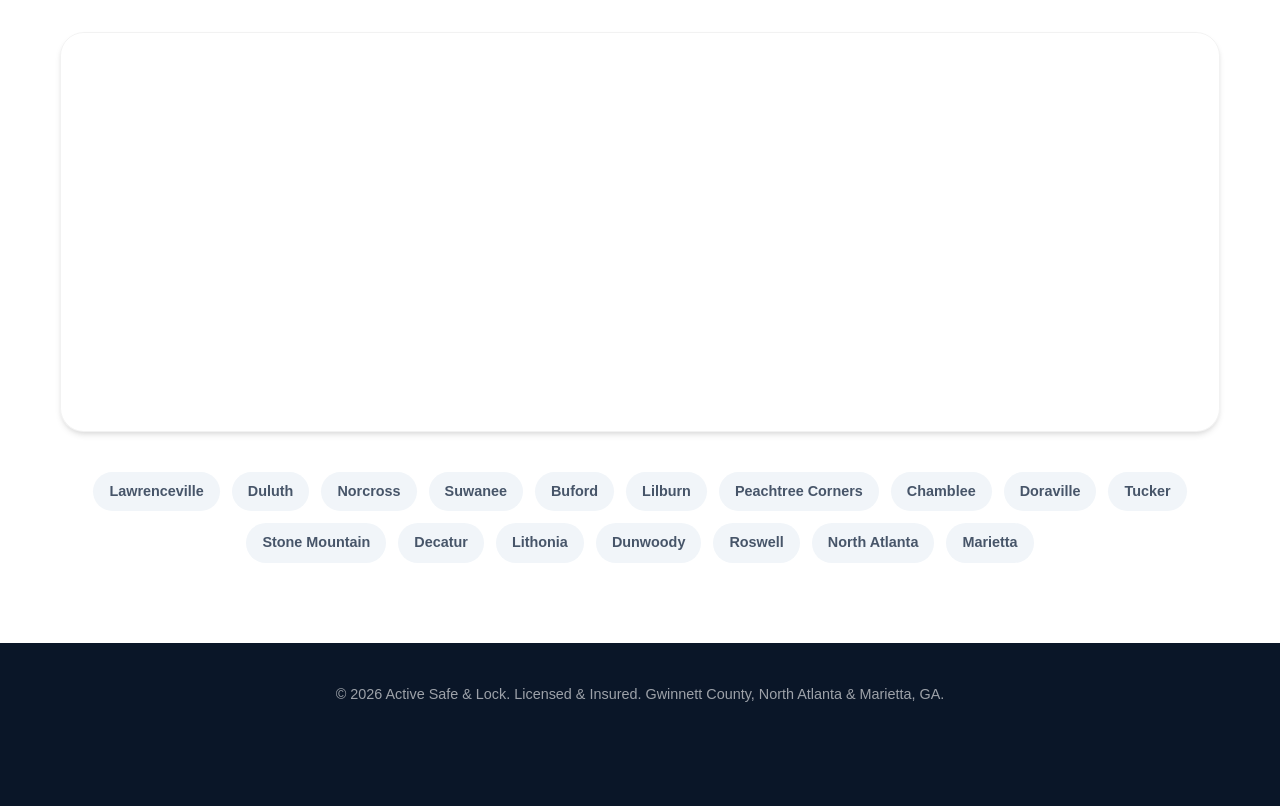
==== commit 93940b02: "Add optimized locksmith gallery photos" ====
--- a/index.html
+++ b/index.html
@@ -160,6 +160,24 @@
                     <div class="team-item">
                         <img src="active-team-3.webp" alt="Installed modern black door handle and lockset" class="team-img" style="position: absolute; top: 0; left: 0; width: 100%; height: 100%; object-fit: cover; object-position: center;">
                     </div>
+                    <div class="team-item">
+                        <img src="active-gallery-4.webp" alt="Locksmith key cutting equipment set up inside the service van" class="team-img" style="position: absolute; top: 0; left: 0; width: 100%; height: 100%; object-fit: cover; object-position: center;">
+                    </div>
+                    <div class="team-item">
+                        <img src="active-gallery-5.webp" alt="Modern black door hardware and lock installation in progress" class="team-img" style="position: absolute; top: 0; left: 0; width: 100%; height: 100%; object-fit: cover; object-position: center;">
+                    </div>
+                    <div class="team-item">
+                        <img src="active-gallery-6.webp" alt="Active Safe and Lock technician working with key programming equipment" class="team-img" style="position: absolute; top: 0; left: 0; width: 100%; height: 100%; object-fit: cover; object-position: center;">
+                    </div>
+                    <div class="team-item">
+                        <img src="active-gallery-7.webp" alt="Close-up of an automotive lock cylinder being serviced" class="team-img" style="position: absolute; top: 0; left: 0; width: 100%; height: 100%; object-fit: cover; object-position: center;">
+                    </div>
+                    <div class="team-item">
+                        <img src="active-gallery-8.webp" alt="Specialized locksmith machine and workbench tools inside the van" class="team-img" style="position: absolute; top: 0; left: 0; width: 100%; height: 100%; object-fit: cover; object-position: center;">
+                    </div>
+                    <div class="team-item">
+                        <img src="active-gallery-9.webp" alt="Newly programmed car key fobs ready for handoff" class="team-img" style="position: absolute; top: 0; left: 0; width: 100%; height: 100%; object-fit: cover; object-position: center;">
+                    </div>
                 </div>
             </div>
         </section>
@@ -302,6 +320,14 @@
                     <span class="tag">Buford</span>
                     <span class="tag">Lilburn</span>
                     <span class="tag">Peachtree Corners</span>
+                    <span class="tag">Chamblee</span>
+                    <span class="tag">Doraville</span>
+                    <span class="tag">Tucker</span>
+                    <span class="tag">Stone Mountain</span>
+                    <span class="tag">Decatur</span>
+                    <span class="tag">Lithonia</span>
+                    <span class="tag">Dunwoody</span>
+                    <span class="tag">Roswell</span>
                     <span class="tag">North Atlanta</span>
                     <span class="tag">Marietta</span>
                 </div>
--- a/style.css
+++ b/style.css
@@ -874,7 +874,7 @@
 
 .team-grid {
     display: grid;
-    grid-template-columns: repeat(3, 1fr);
+    grid-template-columns: repeat(auto-fit, minmax(220px, 1fr));
     gap: 20px;
 }
 
